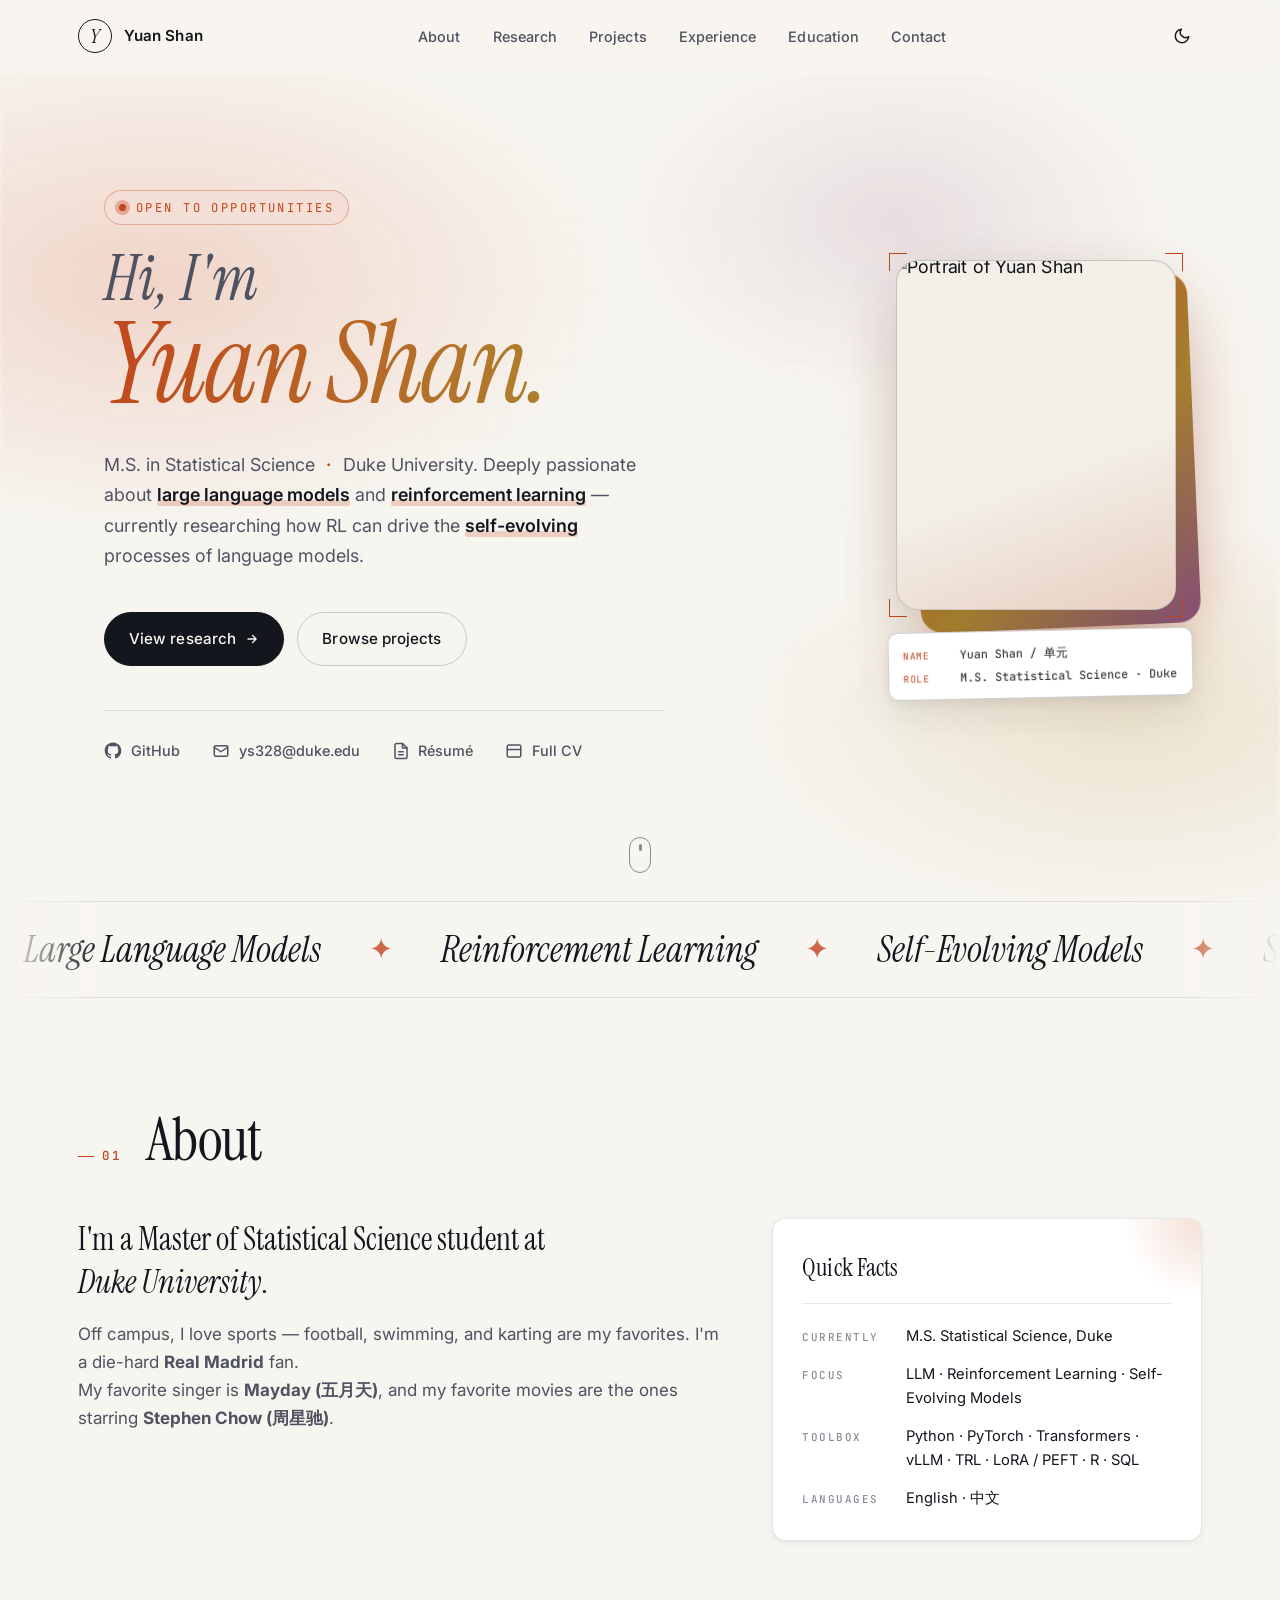
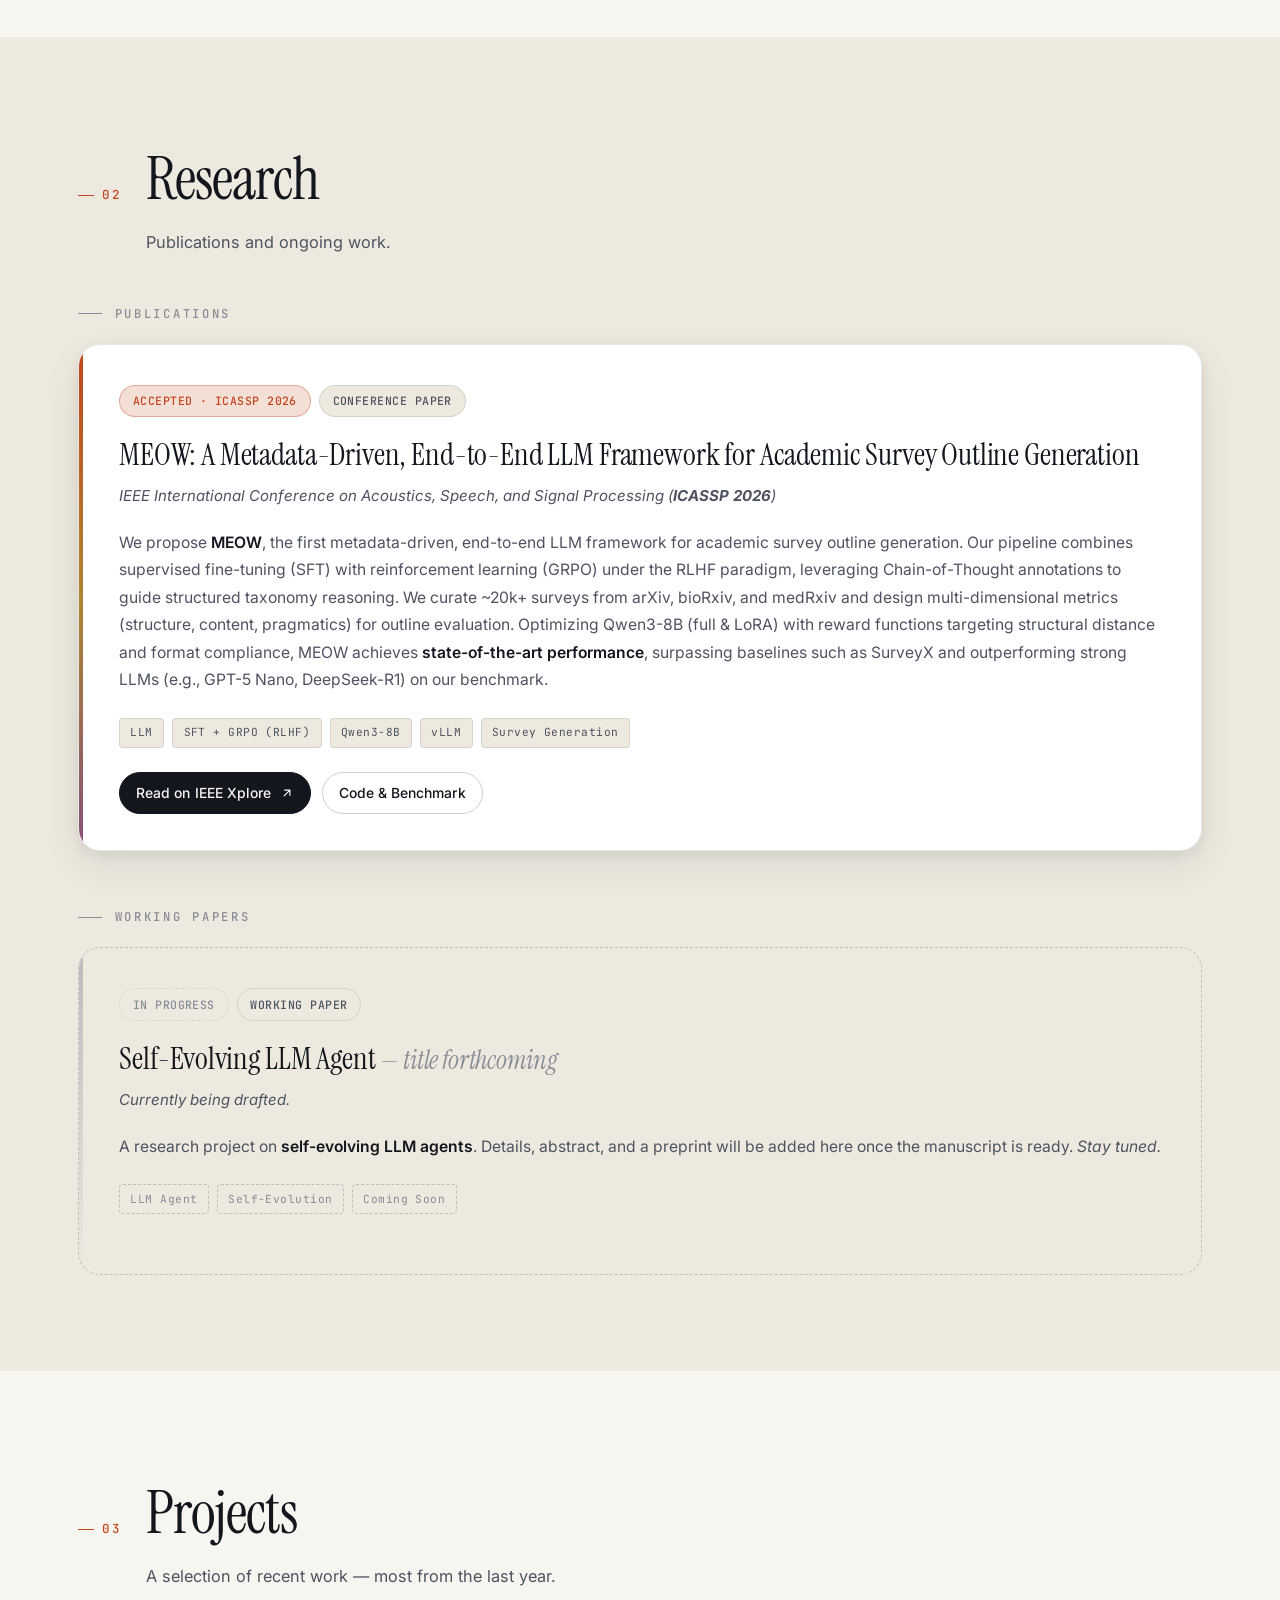
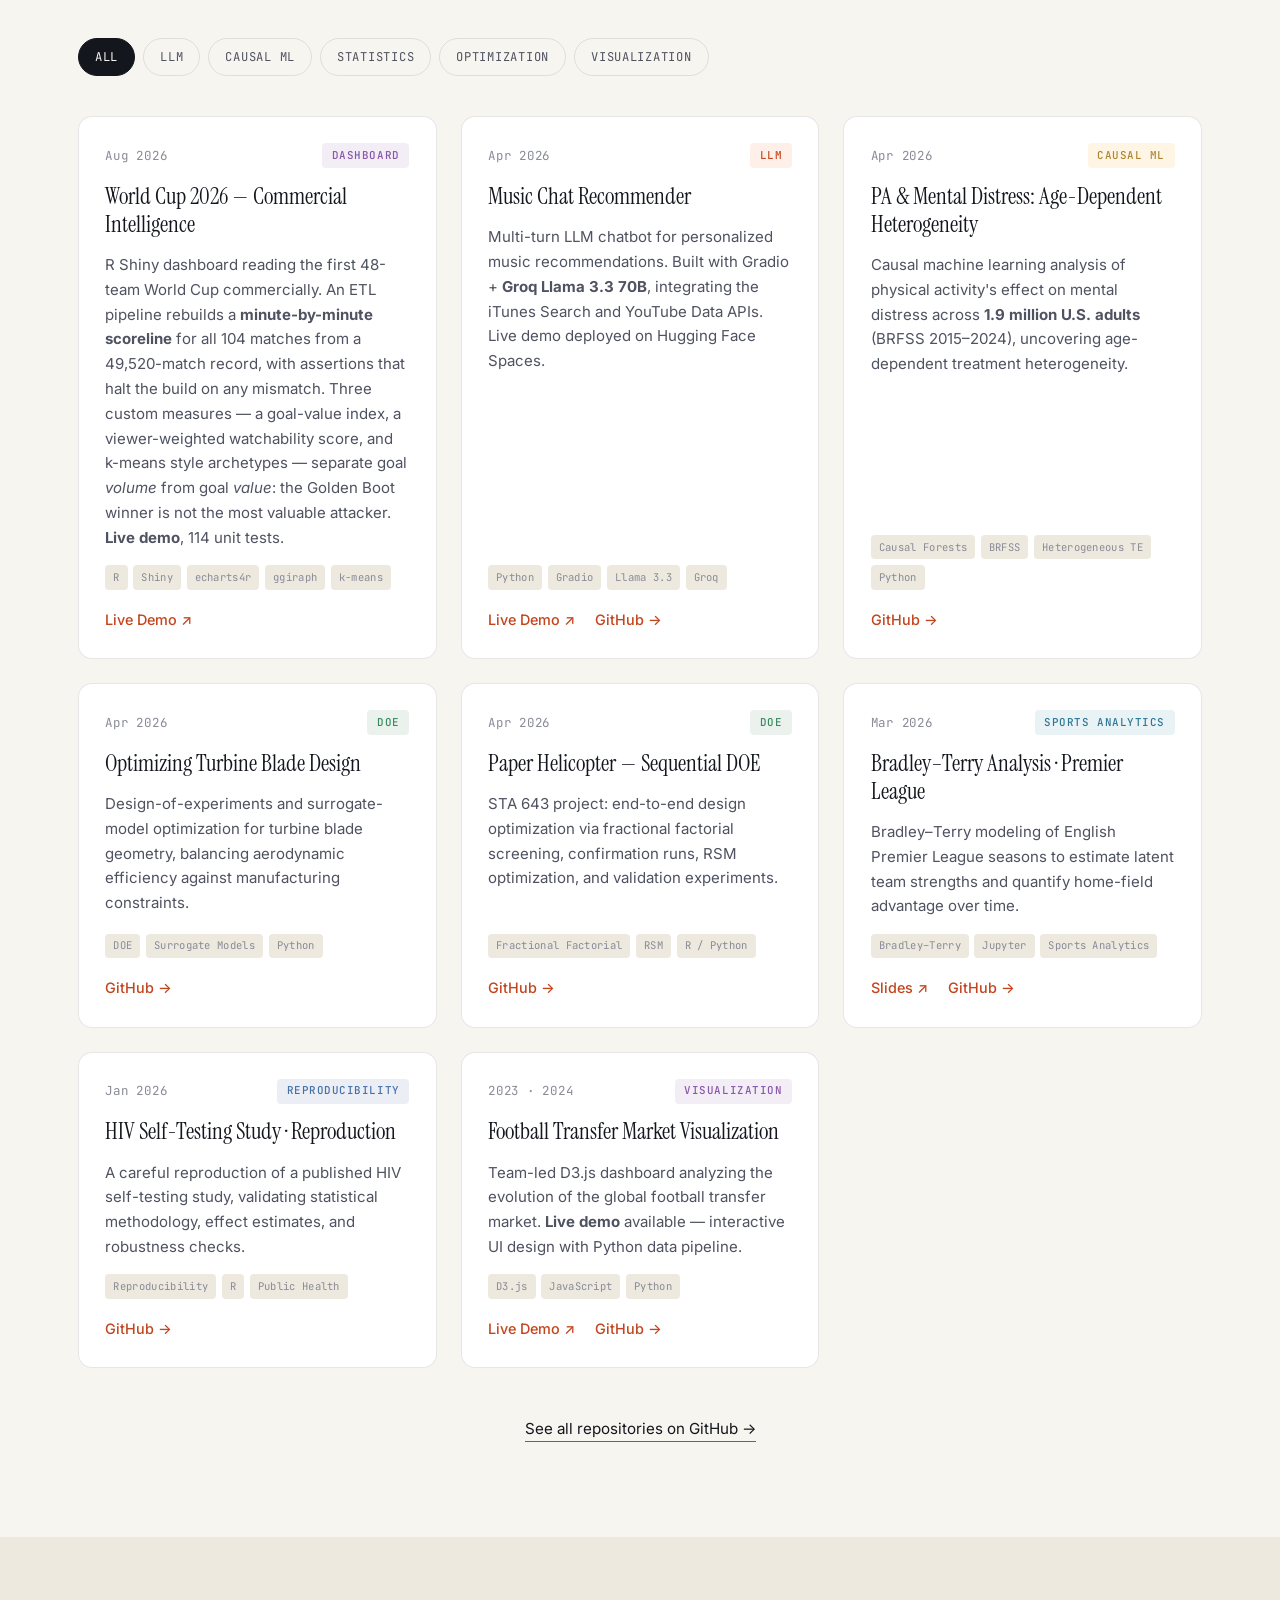
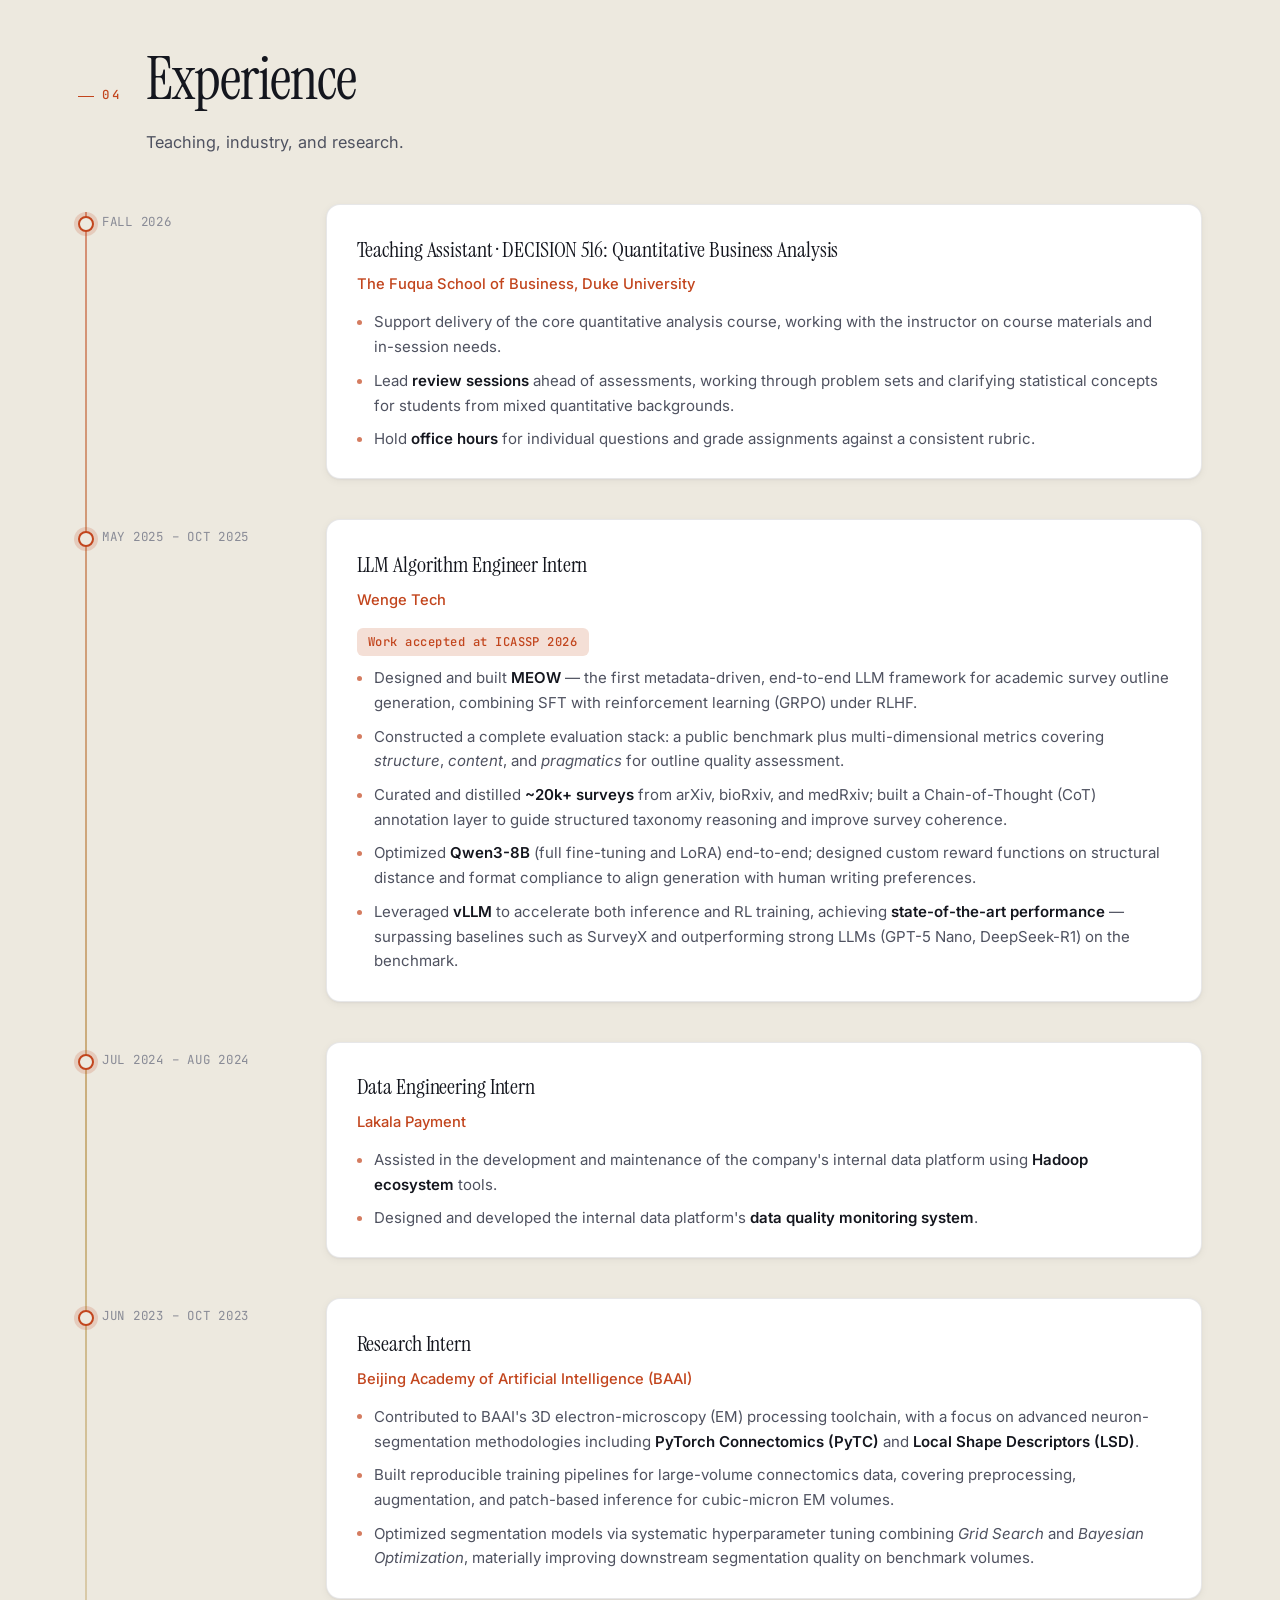
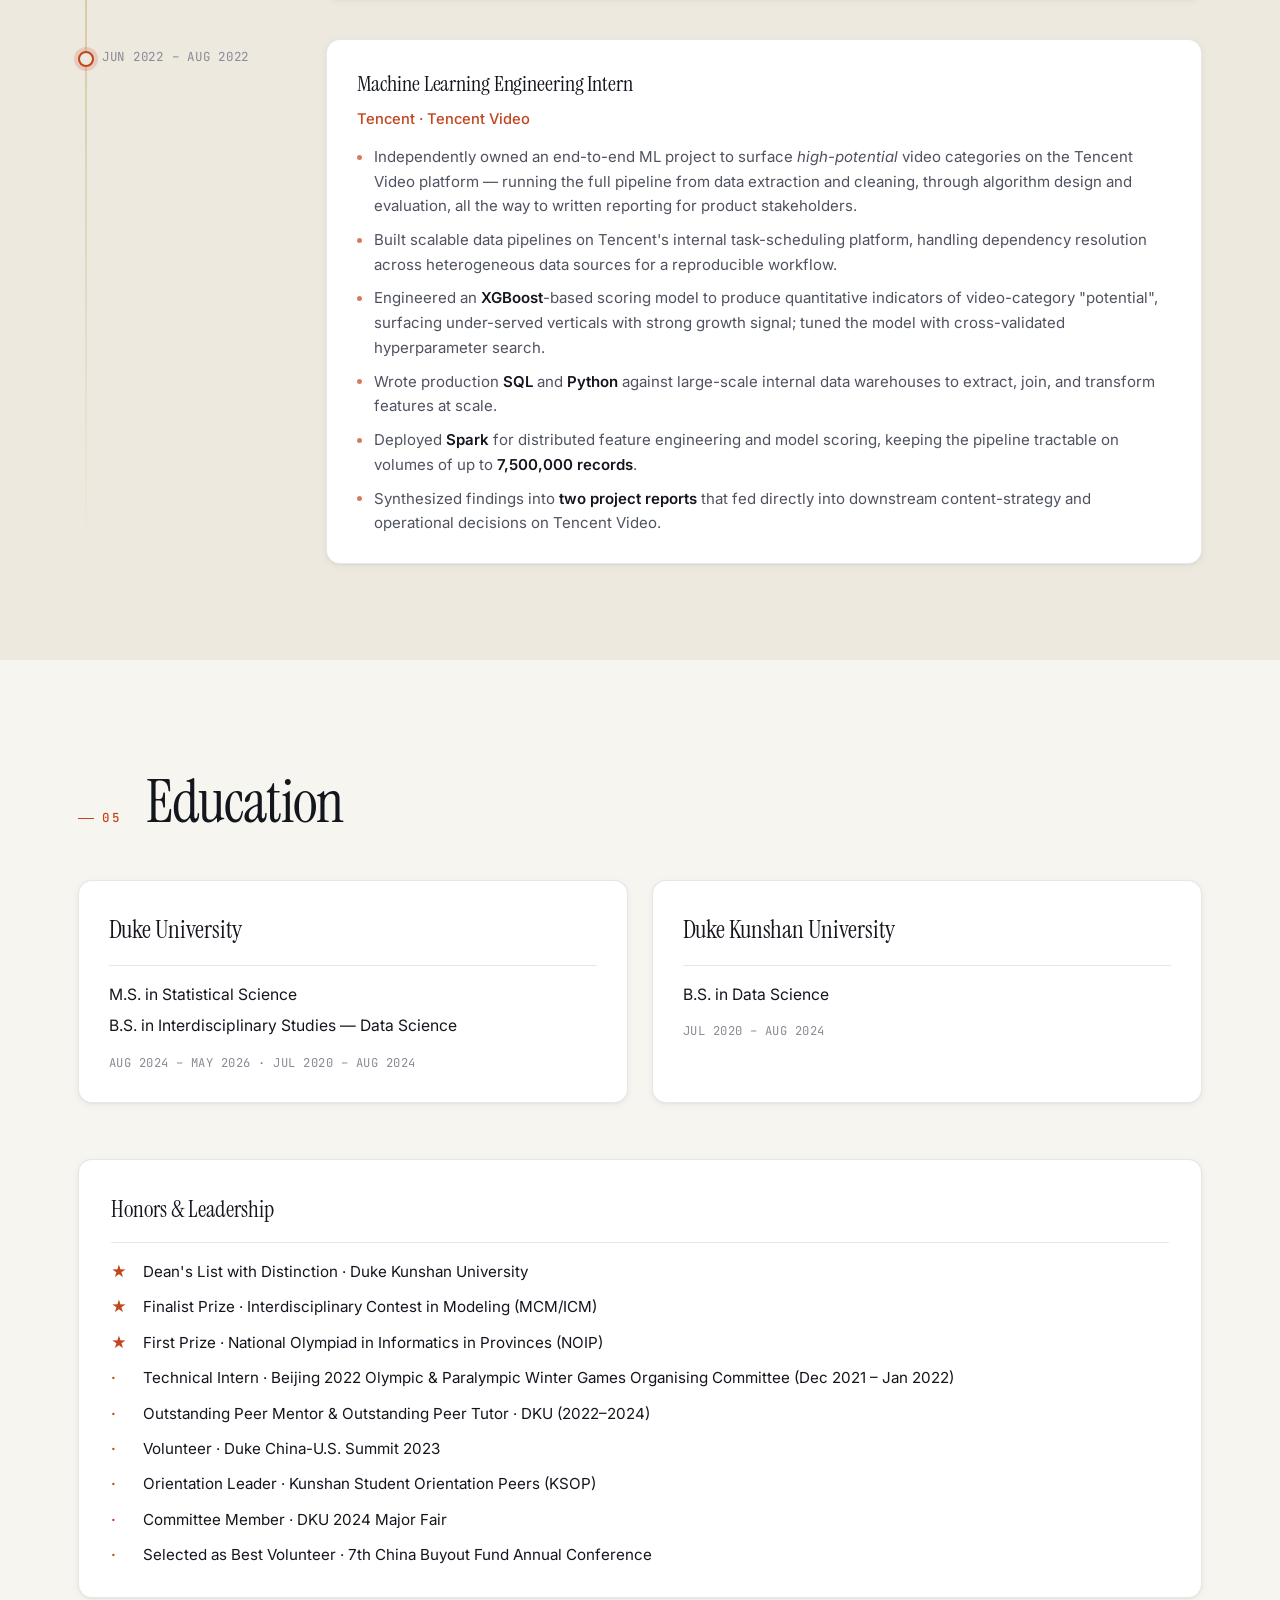
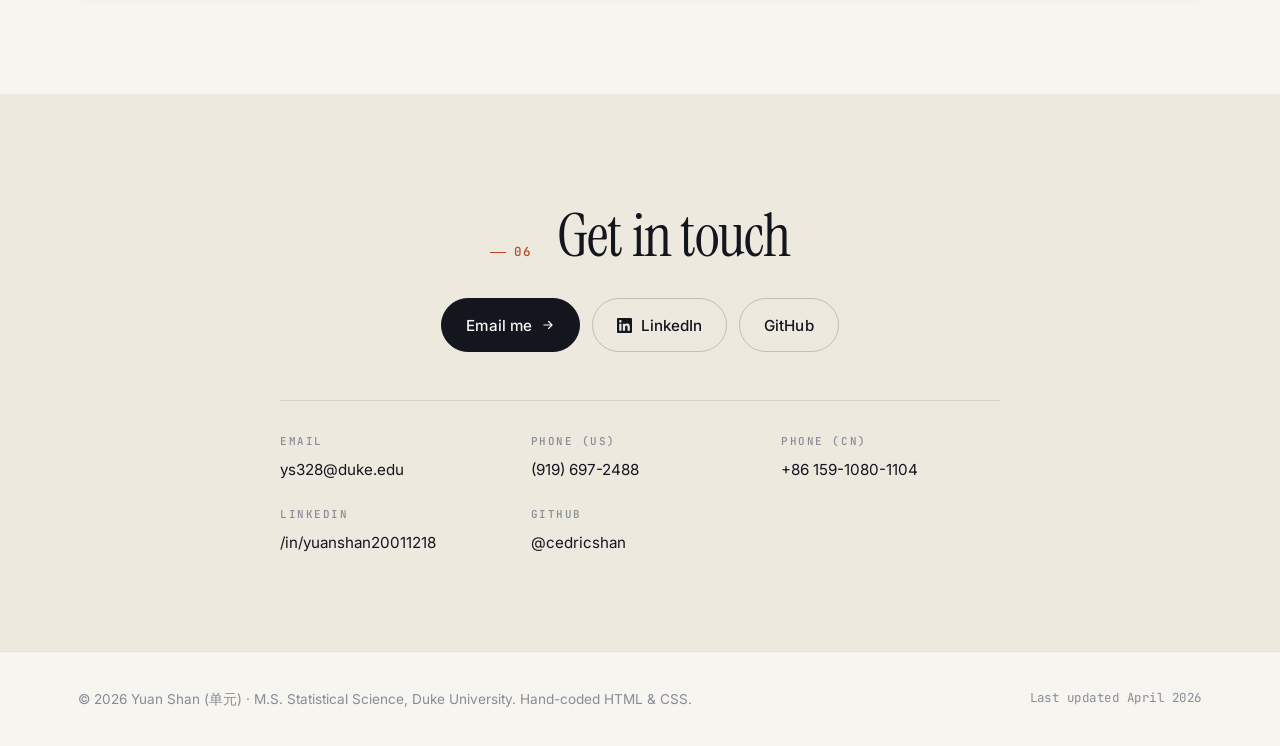
==== index.html @ cf6bf1a1 "Add Fuqua teaching assistantship; refine leadership wording; drop skills list - New TEACHING section" ====
<!DOCTYPE html>
<html lang="en">
<head>
  <meta charset="UTF-8" />
  <meta name="viewport" content="width=device-width, initial-scale=1.0" />

  <!-- Google Search Console verification -->
  <meta name="google-site-verification" content="ErNJQa81Oh62rKTioAMAw5QwZUa1cnK8svYvzOz4gbo" />

  <!-- ============ Primary SEO ============ -->
  <title>Yuan Shan — M.S. Statistical Science, Duke University · Personal Website</title>
  <meta name="description" content="Yuan Shan (单元) — Master of Statistical Science student at Duke University. Research interests in Large Language Models, Reinforcement Learning, and self-evolving language models. Personal website, projects, publications, and CV." />
  <meta name="author" content="Yuan Shan" />
  <meta name="keywords" content="Yuan Shan, Yuan Shan Duke, 单元, Duke Statistical Science, Duke University, Master of Statistical Science, LLM, Reinforcement Learning, Self-Evolving LLM, RLHF, GRPO, ICASSP 2026, MEOW, cedricshan" />
  <meta name="robots" content="index, follow, max-snippet:-1, max-image-preview:large, max-video-preview:-1" />
  <meta name="googlebot" content="index, follow" />
  <link rel="canonical" href="https://cedricshan.github.io/" />

  <!-- ============ Open Graph ============ -->
  <meta property="og:type" content="profile" />
  <meta property="og:site_name" content="Yuan Shan" />
  <meta property="og:title" content="Yuan Shan — Duke Statistical Science · LLM &amp; RL Research" />
  <meta property="og:description" content="Master of Statistical Science student at Duke University, working on reinforcement learning for self-evolving large language models." />
  <meta property="og:url" content="https://cedricshan.github.io/" />
  <meta property="og:image" content="https://cedricshan.github.io/profile_fig/Yuan_linkedin.PNG" />
  <meta property="og:image:alt" content="Portrait of Yuan Shan" />
  <meta property="og:locale" content="en_US" />
  <meta property="profile:first_name" content="Yuan" />
  <meta property="profile:last_name" content="Shan" />
  <meta property="profile:username" content="cedricshan" />

  <!-- ============ Twitter Card ============ -->
  <meta name="twitter:card" content="summary_large_image" />
  <meta name="twitter:title" content="Yuan Shan — Duke Statistical Science" />
  <meta name="twitter:description" content="M.S. Statistical Science @ Duke. LLM · Reinforcement Learning · Self-Evolving Models." />
  <meta name="twitter:image" content="https://cedricshan.github.io/profile_fig/Yuan_linkedin.PNG" />

  <link rel="icon" type="image/svg+xml" href="data:image/svg+xml,<svg xmlns='http://www.w3.org/2000/svg' viewBox='0 0 100 100'><text y='.9em' font-size='90' font-family='Georgia,serif'>Y</text></svg>" />

  <!-- ============ JSON-LD: Person schema (helps Google's Knowledge Graph) ============ -->
  <script type="application/ld+json">
  {
    "@context": "https://schema.org",
    "@type": "Person",
    "name": "Yuan Shan",
    "alternateName": ["单元", "Cedric Shan"],
    "givenName": "Yuan",
    "familyName": "Shan",
    "url": "https://cedricshan.github.io/",
    "image": "https://cedricshan.github.io/profile_fig/Yuan_linkedin.PNG",
    "jobTitle": "Master of Statistical Science Student",
    "description": "Master of Statistical Science student at Duke University. Research interests in LLMs, Reinforcement Learning, and self-evolving language models.",
    "email": "mailto:ys328@duke.edu",
    "affiliation": {
      "@type": "EducationalOrganization",
      "name": "Duke University",
      "sameAs": "https://www.duke.edu/"
    },
    "alumniOf": [
      { "@type": "EducationalOrganization", "name": "Duke University", "sameAs": "https://www.duke.edu/" },
      { "@type": "EducationalOrganization", "name": "Duke Kunshan University", "sameAs": "https://www.dukekunshan.edu.cn/" }
    ],
    "knowsAbout": [
      "Large Language Models",
      "Reinforcement Learning",
      "Self-Evolving Language Models",
      "RLHF",
      "GRPO",
      "Statistical Modeling",
      "Causal Machine Learning"
    ],
    "sameAs": [
      "https://github.com/cedricshan",
      "https://www.linkedin.com/in/yuanshan20011218/",
      "https://huggingface.co/Cedric1218",
      "https://ieeexplore.ieee.org/document/11462654"
    ]
  }
  </script>

  <!-- ============ JSON-LD: Website schema ============ -->
  <script type="application/ld+json">
  {
    "@context": "https://schema.org",
    "@type": "WebSite",
    "name": "Yuan Shan — Personal Website",
    "url": "https://cedricshan.github.io/",
    "author": { "@type": "Person", "name": "Yuan Shan" },
    "inLanguage": "en"
  }
  </script>

  <link rel="preconnect" href="https://fonts.googleapis.com" />
  <link rel="preconnect" href="https://fonts.gstatic.com" crossorigin />
  <link href="https://fonts.googleapis.com/css2?family=Cormorant+Garamond:ital,wght@0,400;0,500;0,600;0,700;1,400&family=Inter:wght@300;400;500;600;700;800&family=Instrument+Serif:ital@0;1&family=JetBrains+Mono:wght@400;500&display=swap" rel="stylesheet" />

  <link rel="stylesheet" href="styles.css" />
</head>
<body>
  <!-- ============ NAV ============ -->
  <header class="nav-wrap">
    <nav class="nav container" aria-label="Primary">
      <a href="#top" class="nav-brand">
        <span class="brand-mark">Y</span>
        <span class="brand-name">Yuan&nbsp;Shan</span>
      </a>

      <ul class="nav-links" id="nav-links">
        <li><a href="#about">About</a></li>
        <li><a href="#research">Research</a></li>
        <li><a href="#projects">Projects</a></li>
        <li><a href="#experience">Experience</a></li>
        <li><a href="#education">Education</a></li>
        <li><a href="#contact">Contact</a></li>
      </ul>

      <div class="nav-actions">
        <button id="theme-toggle" class="icon-btn" aria-label="Toggle theme" title="Toggle theme">
          <svg class="icon-sun" width="18" height="18" viewBox="0 0 24 24" fill="none" stroke="currentColor" stroke-width="2" stroke-linecap="round" stroke-linejoin="round"><circle cx="12" cy="12" r="4"/><path d="M12 2v2M12 20v2M4.93 4.93l1.41 1.41M17.66 17.66l1.41 1.41M2 12h2M20 12h2M4.93 19.07l1.41-1.41M17.66 6.34l1.41-1.41"/></svg>
          <svg class="icon-moon" width="18" height="18" viewBox="0 0 24 24" fill="none" stroke="currentColor" stroke-width="2" stroke-linecap="round" stroke-linejoin="round"><path d="M21 12.79A9 9 0 1 1 11.21 3 7 7 0 0 0 21 12.79z"/></svg>
        </button>
        <button id="menu-toggle" class="icon-btn menu-btn" aria-label="Toggle menu" aria-expanded="false">
          <svg width="20" height="20" viewBox="0 0 24 24" fill="none" stroke="currentColor" stroke-width="2" stroke-linecap="round" stroke-linejoin="round"><line x1="3" y1="6" x2="21" y2="6"/><line x1="3" y1="12" x2="21" y2="12"/><line x1="3" y1="18" x2="21" y2="18"/></svg>
        </button>
      </div>
    </nav>
  </header>

  <main id="top">
    <!-- ============ HERO ============ -->
    <section class="hero">
      <div class="hero-bg" aria-hidden="true"></div>
      <div class="container hero-grid">

        <div class="hero-text">
          <p class="eyebrow reveal">
            <span class="status-dot" aria-hidden="true"></span>
            Open to opportunities
          </p>
          <h1 class="hero-title reveal">
            <span class="title-line">Hi, I'm</span>
            <span class="title-name"><em>Yuan&nbsp;Shan.</em></span>
          </h1>
          <p class="hero-tagline reveal">
            M.S. in Statistical Science <span class="dot">·</span> Duke University.
            Deeply passionate about <span class="hl">large&nbsp;language&nbsp;models</span> and
            <span class="hl">reinforcement&nbsp;learning</span> — currently researching how RL
            can drive the <span class="hl">self-evolving</span> processes of language models.
          </p>

          <div class="hero-cta reveal">
            <a class="btn btn-primary" href="#research">
              View research
              <svg width="14" height="14" viewBox="0 0 24 24" fill="none" stroke="currentColor" stroke-width="2.2" stroke-linecap="round" stroke-linejoin="round"><path d="M5 12h14M13 6l6 6-6 6"/></svg>
            </a>
            <a class="btn btn-ghost" href="#projects">Browse projects</a>
          </div>

          <ul class="hero-socials reveal" aria-label="Social links">
            <li>
              <a href="https://github.com/cedricshan" target="_blank" rel="noopener" aria-label="GitHub">
                <svg width="18" height="18" viewBox="0 0 24 24" fill="currentColor"><path d="M12 .5C5.73.5.97 5.26.97 11.53c0 4.86 3.16 8.99 7.54 10.45.55.1.75-.24.75-.53v-2.06c-3.07.67-3.71-1.31-3.71-1.31-.5-1.27-1.22-1.61-1.22-1.61-1-.69.08-.68.08-.68 1.1.08 1.69 1.13 1.69 1.13.99 1.7 2.6 1.21 3.23.92.1-.72.39-1.21.71-1.49-2.45-.28-5.03-1.22-5.03-5.45 0-1.21.43-2.2 1.13-2.97-.11-.28-.49-1.41.11-2.94 0 0 .92-.29 3.02 1.13.88-.24 1.83-.36 2.77-.37.94.01 1.89.13 2.77.37 2.1-1.42 3.02-1.13 3.02-1.13.6 1.53.22 2.66.11 2.94.7.77 1.13 1.76 1.13 2.97 0 4.24-2.59 5.16-5.05 5.44.4.34.76 1.02.76 2.06v3.05c0 .29.2.64.76.53 4.37-1.46 7.53-5.59 7.53-10.45C23.03 5.26 18.27.5 12 .5z"/></svg>
                <span>GitHub</span>
              </a>
            </li>
            <li>
              <a href="mailto:ys328@duke.edu" aria-label="Email">
                <svg width="18" height="18" viewBox="0 0 24 24" fill="none" stroke="currentColor" stroke-width="2" stroke-linecap="round" stroke-linejoin="round"><rect x="3" y="5" width="18" height="14" rx="2"/><path d="m3 7 9 6 9-6"/></svg>
                <span>ys328@duke.edu</span>
              </a>
            </li>
            <li>
              <a href="resume.pdf" target="_blank" rel="noopener" aria-label="Resume (1 page)">
                <svg width="18" height="18" viewBox="0 0 24 24" fill="none" stroke="currentColor" stroke-width="2" stroke-linecap="round" stroke-linejoin="round"><path d="M14 2H6a2 2 0 0 0-2 2v16a2 2 0 0 0 2 2h12a2 2 0 0 0 2-2V8z"/><polyline points="14 2 14 8 20 8"/><line x1="9" y1="13" x2="15" y2="13"/><line x1="9" y1="17" x2="15" y2="17"/></svg>
                <span>Résumé</span>
              </a>
            </li>
            <li>
              <a href="cv.pdf" target="_blank" rel="noopener" aria-label="Curriculum Vitae (full)">
                <svg width="18" height="18" viewBox="0 0 24 24" fill="none" stroke="currentColor" stroke-width="2" stroke-linecap="round" stroke-linejoin="round"><path d="M19 4H5a2 2 0 0 0-2 2v12a2 2 0 0 0 2 2h14a2 2 0 0 0 2-2V6a2 2 0 0 0-2-2z"/><line x1="3" y1="10" x2="21" y2="10"/></svg>
                <span>Full&nbsp;CV</span>
              </a>
            </li>
          </ul>
        </div>

        <div class="hero-portrait reveal" aria-hidden="false">
          <div class="portrait-stack">
            <div class="portrait-frame" data-tilt>
              <div class="portrait-offset"></div>
              <div class="portrait-image">
                <img src="profile_fig/Yuan_linkedin.PNG" alt="Portrait of Yuan Shan" loading="eager" decoding="async" />
                <div class="portrait-shine" aria-hidden="true"></div>
              </div>
              <div class="portrait-corners" aria-hidden="true">
                <span></span><span></span><span></span><span></span>
              </div>
            </div>
            <div class="portrait-meta">
              <span class="pm-row"><span class="pm-key">name</span><span class="pm-val">Yuan Shan / 单元</span></span>
              <span class="pm-row"><span class="pm-key">role</span><span class="pm-val">M.S. Statistical Science · Duke</span></span>
            </div>
          </div>
        </div>
      </div>

      <a class="scroll-hint" href="#about" aria-label="Scroll to about">
        <span></span>
      </a>
    </section>

    <!-- ============ MARQUEE TICKER ============ -->
    <div class="marquee" aria-hidden="true">
      <div class="marquee-track">
        <span>Large&nbsp;Language&nbsp;Models</span><span class="m-sep">✦</span>
        <span>Reinforcement&nbsp;Learning</span><span class="m-sep">✦</span>
        <span>Self-Evolving&nbsp;Models</span><span class="m-sep">✦</span>
        <span>Statistical&nbsp;Modeling</span><span class="m-sep">✦</span>
        <span>RLHF&nbsp;·&nbsp;GRPO</span><span class="m-sep">✦</span>
        <span>Causal&nbsp;Machine&nbsp;Learning</span><span class="m-sep">✦</span>
        <span>vLLM</span><span class="m-sep">✦</span>
        <span>ICASSP&nbsp;2026</span><span class="m-sep">✦</span>
        <span>Duke&nbsp;Statistical&nbsp;Science</span><span class="m-sep">✦</span>
        <!-- duplicate for seamless loop -->
        <span>Large&nbsp;Language&nbsp;Models</span><span class="m-sep">✦</span>
        <span>Reinforcement&nbsp;Learning</span><span class="m-sep">✦</span>
        <span>Self-Evolving&nbsp;Models</span><span class="m-sep">✦</span>
        <span>Statistical&nbsp;Modeling</span><span class="m-sep">✦</span>
        <span>RLHF&nbsp;·&nbsp;GRPO</span><span class="m-sep">✦</span>
        <span>Causal&nbsp;Machine&nbsp;Learning</span><span class="m-sep">✦</span>
        <span>vLLM</span><span class="m-sep">✦</span>
        <span>ICASSP&nbsp;2026</span><span class="m-sep">✦</span>
        <span>Duke&nbsp;Statistical&nbsp;Science</span><span class="m-sep">✦</span>
      </div>
    </div>

    <!-- ============ ABOUT ============ -->
    <section id="about" class="section">
      <div class="container">
        <header class="section-header reveal">
          <span class="section-num">01</span>
          <h2 class="section-title">About</h2>
        </header>

        <div class="about-grid">
          <div class="about-text reveal">
            <p class="lead">
              I'm a Master of Statistical Science student at <em>Duke&nbsp;University</em>.
            </p>
            <p class="muted">
              Off campus, I love sports — football, swimming, and karting are my favorites.
              I'm a die-hard <strong>Real&nbsp;Madrid</strong> fan.
            </p>
            <p class="muted">
              My favorite singer is <strong>Mayday&nbsp;(五月天)</strong>, and my favorite
              movies are the ones starring <strong>Stephen&nbsp;Chow&nbsp;(周星驰)</strong>.
            </p>
          </div>

          <aside class="about-card reveal">
            <h3>Quick Facts</h3>
            <dl class="facts">
              <div><dt>Currently</dt><dd>M.S. Statistical Science, Duke</dd></div>
              <div><dt>Focus</dt><dd>LLM · Reinforcement Learning · Self-Evolving Models</dd></div>
              <div><dt>Toolbox</dt><dd>Python · PyTorch · Transformers · vLLM · TRL · LoRA / PEFT · R · SQL</dd></div>
              <div><dt>Languages</dt><dd>English · 中文</dd></div>
            </dl>
          </aside>
        </div>
      </div>
    </section>

    <!-- ============ RESEARCH / PUBLICATIONS / WORKING PAPER ============ -->
    <section id="research" class="section section-alt">
      <div class="container">
        <header class="section-header reveal">
          <span class="section-num">02</span>
          <h2 class="section-title">Research</h2>
          <p class="section-sub">Publications and ongoing work.</p>
        </header>

        <h3 class="subgroup-title reveal">Publications</h3>

        <article class="paper-card reveal">
          <div class="paper-badge">
            <span class="badge badge-accent">Accepted · ICASSP 2026</span>
            <span class="badge">Conference Paper</span>
          </div>

          <h3 class="paper-title">
            MEOW: A Metadata-Driven, End-to-End LLM Framework for Academic Survey Outline Generation
          </h3>

          <p class="paper-venue">
            IEEE International Conference on Acoustics, Speech, and Signal Processing
            (<strong>ICASSP&nbsp;2026</strong>)
          </p>

          <p class="paper-abstract">
            We propose <strong>MEOW</strong>, the first metadata-driven, end-to-end LLM framework
            for academic survey outline generation. Our pipeline combines supervised fine-tuning
            (SFT) with reinforcement learning (GRPO) under the RLHF paradigm, leveraging
            Chain-of-Thought annotations to guide structured taxonomy reasoning. We curate
            ~20k+ surveys from arXiv, bioRxiv, and medRxiv and design multi-dimensional metrics
            (structure, content, pragmatics) for outline evaluation. Optimizing Qwen3-8B (full
            &amp; LoRA) with reward functions targeting structural distance and format compliance,
            MEOW achieves <strong>state-of-the-art performance</strong>, surpassing baselines
            such as SurveyX and outperforming strong LLMs (e.g., GPT-5 Nano, DeepSeek-R1) on
            our benchmark.
          </p>

          <ul class="chip-row" aria-label="Keywords">
            <li class="chip">LLM</li>
            <li class="chip">SFT + GRPO (RLHF)</li>
            <li class="chip">Qwen3-8B</li>
            <li class="chip">vLLM</li>
            <li class="chip">Survey Generation</li>
          </ul>

          <div class="paper-actions">
            <a class="btn btn-primary btn-sm" href="https://ieeexplore.ieee.org/document/11462654" target="_blank" rel="noopener">
              Read on IEEE Xplore
              <svg width="14" height="14" viewBox="0 0 24 24" fill="none" stroke="currentColor" stroke-width="2" stroke-linecap="round" stroke-linejoin="round"><path d="M7 17 17 7M8 7h9v9"/></svg>
            </a>
            <a class="btn btn-ghost btn-sm" href="https://github.com/cedricshan/Survey-Outline-Evaluation-Benckmark" target="_blank" rel="noopener">
              Code &amp; Benchmark
            </a>
          </div>
        </article>

        <h3 class="subgroup-title reveal" style="margin-top: 3.5rem;">Working Papers</h3>

        <article class="paper-card paper-card-placeholder reveal">
          <div class="paper-badge">
            <span class="badge badge-soft">In Progress</span>
            <span class="badge">Working Paper</span>
          </div>

          <h3 class="paper-title">
            Self-Evolving LLM Agent <span class="muted-inline">— title forthcoming</span>
          </h3>

          <p class="paper-venue muted">Currently being drafted.</p>

          <p class="paper-abstract muted">
            A research project on <strong>self-evolving LLM agents</strong>. Details, abstract,
            and a preprint will be added here once the manuscript is ready.
            <em>Stay tuned.</em>
          </p>

          <ul class="chip-row" aria-label="Keywords">
            <li class="chip chip-soft">LLM Agent</li>
            <li class="chip chip-soft">Self-Evolution</li>
            <li class="chip chip-soft">Coming Soon</li>
          </ul>
        </article>
      </div>
    </section>

    <!-- ============ PROJECTS ============ -->
    <section id="projects" class="section">
      <div class="container">
        <header class="section-header reveal">
          <span class="section-num">03</span>
          <h2 class="section-title">Projects</h2>
          <p class="section-sub">A selection of recent work — most from the last year.</p>
        </header>

        <div class="filter-bar reveal" role="tablist" aria-label="Filter projects">
          <button class="filter active" data-filter="all">All</button>
          <button class="filter" data-filter="llm">LLM</button>
          <button class="filter" data-filter="causal">Causal ML</button>
          <button class="filter" data-filter="stats">Statistics</button>
          <button class="filter" data-filter="optim">Optimization</button>
          <button class="filter" data-filter="viz">Visualization</button>
        </div>

        <div class="project-grid" id="project-grid">
          <!-- 1: wc26-dashboard -->
          <article class="project-card reveal" data-tags="viz sports stats">
            <div class="project-top">
              <span class="project-date">Aug 2026</span>
              <span class="project-pill pill-viz">Dashboard</span>
            </div>
            <h3 class="project-title">World Cup 2026 — Commercial Intelligence</h3>
            <p class="project-desc">
              R Shiny dashboard reading the first 48-team World Cup commercially. An ETL
              pipeline rebuilds a <strong>minute-by-minute scoreline</strong> for all 104
              matches from a 49,520-match record, with assertions that halt the build on
              any mismatch. Three custom measures — a goal-value index, a
              viewer-weighted watchability score, and k-means style archetypes — separate
              goal <em>volume</em> from goal <em>value</em>: the Golden Boot winner is not
              the most valuable attacker. <strong>Live demo</strong>, 114 unit tests.
            </p>
            <ul class="tag-row">
              <li>R</li><li>Shiny</li><li>echarts4r</li><li>ggiraph</li><li>k-means</li>
            </ul>
            <div class="project-actions">
              <a href="https://019fc17e-1d8b-e115-70c7-734a309d5956.share.connect.posit.cloud/" target="_blank" rel="noopener">Live Demo ↗</a>
            </div>
          </article>

          <!-- 2: music-chat-recommender -->
          <article class="project-card reveal" data-tags="llm">
            <div class="project-top">
              <span class="project-date">Apr 2026</span>
              <span class="project-pill pill-llm">LLM</span>
            </div>
            <h3 class="project-title">Music Chat Recommender</h3>
            <p class="project-desc">
              Multi-turn LLM chatbot for personalized music recommendations.
              Built with Gradio + <strong>Groq Llama&nbsp;3.3&nbsp;70B</strong>, integrating the
              iTunes Search and YouTube Data APIs. Live demo deployed on Hugging Face Spaces.
            </p>
            <ul class="tag-row">
              <li>Python</li><li>Gradio</li><li>Llama 3.3</li><li>Groq</li>
            </ul>
            <div class="project-actions">
              <a href="https://huggingface.co/spaces/Cedric1218/music-chat-recommender" target="_blank" rel="noopener">Live Demo ↗</a>
              <a href="https://github.com/cedricshan/music-chat-recommender" target="_blank" rel="noopener">GitHub →</a>
            </div>
          </article>

          <!-- 3: pa-fmd-hte -->
          <article class="project-card reveal" data-tags="causal stats">
            <div class="project-top">
              <span class="project-date">Apr 2026</span>
              <span class="project-pill pill-causal">Causal ML</span>
            </div>
            <h3 class="project-title">PA &amp; Mental Distress: Age-Dependent Heterogeneity</h3>
            <p class="project-desc">
              Causal machine learning analysis of physical activity's effect on mental
              distress across <strong>1.9&nbsp;million U.S. adults</strong> (BRFSS 2015–2024),
              uncovering age-dependent treatment heterogeneity.
            </p>
            <ul class="tag-row">
              <li>Causal Forests</li><li>BRFSS</li><li>Heterogeneous TE</li><li>Python</li>
            </ul>
            <div class="project-actions">
              <a href="https://github.com/cedricshan/pa-fmd-hte" target="_blank" rel="noopener">GitHub →</a>
            </div>
          </article>

          <!-- 4: Optimizing Turbine Blade -->
          <article class="project-card reveal" data-tags="optim stats">
            <div class="project-top">
              <span class="project-date">Apr 2026</span>
              <span class="project-pill pill-optim">DOE</span>
            </div>
            <h3 class="project-title">Optimizing Turbine Blade Design</h3>
            <p class="project-desc">
              Design-of-experiments and surrogate-model optimization for turbine blade
              geometry, balancing aerodynamic efficiency against manufacturing constraints.
            </p>
            <ul class="tag-row">
              <li>DOE</li><li>Surrogate Models</li><li>Python</li>
            </ul>
            <div class="project-actions">
              <a href="https://github.com/cedricshan/Optimizing-Turbine-Blade-Design" target="_blank" rel="noopener">GitHub →</a>
            </div>
          </article>

          <!-- 5: Paper-Helicopter-DOE -->
          <article class="project-card reveal" data-tags="optim stats">
            <div class="project-top">
              <span class="project-date">Apr 2026</span>
              <span class="project-pill pill-optim">DOE</span>
            </div>
            <h3 class="project-title">Paper Helicopter — Sequential DOE</h3>
            <p class="project-desc">
              STA&nbsp;643 project: end-to-end design optimization via fractional factorial
              screening, confirmation runs, RSM optimization, and validation experiments.
            </p>
            <ul class="tag-row">
              <li>Fractional Factorial</li><li>RSM</li><li>R / Python</li>
            </ul>
            <div class="project-actions">
              <a href="https://github.com/cedricshan/Paper-Helicopter-DOE" target="_blank" rel="noopener">GitHub →</a>
            </div>
          </article>

          <!-- 6: Bradley-Terry EPL -->
          <article class="project-card reveal" data-tags="stats sports">
            <div class="project-top">
              <span class="project-date">Mar 2026</span>
              <span class="project-pill pill-sports">Sports Analytics</span>
            </div>
            <h3 class="project-title">Bradley–Terry Analysis · Premier League</h3>
            <p class="project-desc">
              Bradley–Terry modeling of English Premier League seasons to estimate
              latent team strengths and quantify home-field advantage over time.
            </p>
            <ul class="tag-row">
              <li>Bradley–Terry</li><li>Jupyter</li><li>Sports Analytics</li>
            </ul>
            <div class="project-actions">
              <a href="https://docs.google.com/presentation/d/1mncW87F79ezDnqah3qGSjqWAFXMQzGMNqfB2MTYl6jM/edit?slide=id.g3daf32448f6_2_75#slide=id.g3daf32448f6_2_75" target="_blank" rel="noopener">Slides ↗</a>
              <a href="https://github.com/cedricshan/Bradley-Terry-Model-Analysis-of-the-English-Premier-League" target="_blank" rel="noopener">GitHub →</a>
            </div>
          </article>

          <!-- 7: HIV Self-Testing -->
          <article class="project-card reveal" data-tags="stats causal">
            <div class="project-top">
              <span class="project-date">Jan 2026</span>
              <span class="project-pill pill-stats">Reproducibility</span>
            </div>
            <h3 class="project-title">HIV Self-Testing Study · Reproduction</h3>
            <p class="project-desc">
              A careful reproduction of a published HIV self-testing study, validating
              statistical methodology, effect estimates, and robustness checks.
            </p>
            <ul class="tag-row">
              <li>Reproducibility</li><li>R</li><li>Public Health</li>
            </ul>
            <div class="project-actions">
              <a href="https://github.com/cedricshan/HIV-Self-Testing-Study-Reproduce" target="_blank" rel="noopener">GitHub →</a>
            </div>
          </article>

          <!-- 8: Football Transfer Viz -->
          <article class="project-card reveal" data-tags="viz">
            <div class="project-top">
              <span class="project-date">2023 · 2024</span>
              <span class="project-pill pill-viz">Visualization</span>
            </div>
            <h3 class="project-title">Football Transfer Market Visualization</h3>
            <p class="project-desc">
              Team-led D3.js dashboard analyzing the evolution of the global football
              transfer market. <strong>Live demo</strong> available — interactive UI design
              with Python data pipeline.
            </p>
            <ul class="tag-row">
              <li>D3.js</li><li>JavaScript</li><li>Python</li>
            </ul>
            <div class="project-actions">
              <a href="https://transfer-market-vis.netlify.app/" target="_blank" rel="noopener">Live Demo ↗</a>
              <a href="https://github.com/cedricshan/Football-Transfer-Market-Visualization" target="_blank" rel="noopener">GitHub →</a>
            </div>
          </article>
        </div>

        <p class="more-link reveal">
          <a href="https://github.com/cedricshan?tab=repositories" target="_blank" rel="noopener">
            See all repositories on GitHub →
          </a>
        </p>
      </div>
    </section>

    <!-- ============ EXPERIENCE ============ -->
    <section id="experience" class="section section-alt">
      <div class="container">
        <header class="section-header reveal">
          <span class="section-num">04</span>
          <h2 class="section-title">Experience</h2>
          <p class="section-sub">Teaching, industry, and research.</p>
        </header>

        <ol class="timeline">
          <li class="timeline-item reveal">
            <div class="t-dot"></div>
            <div class="t-time">Fall 2026</div>
            <div class="t-card">
              <h3>Teaching Assistant · DECISION 516: Quantitative Business Analysis</h3>
              <p class="t-org">The Fuqua School of Business, Duke University</p>
              <ul>
                <li>Support delivery of the core quantitative analysis course, working with the instructor on course materials and in-session needs.</li>
                <li>Lead <strong>review sessions</strong> ahead of assessments, working through problem sets and clarifying statistical concepts for students from mixed quantitative backgrounds.</li>
                <li>Hold <strong>office hours</strong> for individual questions and grade assignments against a consistent rubric.</li>
              </ul>
            </div>
          </li>

          <li class="timeline-item reveal">
            <div class="t-dot"></div>
            <div class="t-time">May 2025 – Oct 2025</div>
            <div class="t-card">
              <h3>LLM Algorithm Engineer Intern</h3>
              <p class="t-org">Wenge Tech</p>
              <p class="t-note badge-inline">Work accepted at ICASSP 2026</p>
              <ul>
                <li>Designed and built <strong>MEOW</strong> — the first metadata-driven, end-to-end LLM framework for academic survey outline generation, combining SFT with reinforcement learning (GRPO) under RLHF.</li>
                <li>Constructed a complete evaluation stack: a public benchmark plus multi-dimensional metrics covering <em>structure</em>, <em>content</em>, and <em>pragmatics</em> for outline quality assessment.</li>
                <li>Curated and distilled <strong>~20k+ surveys</strong> from arXiv, bioRxiv, and medRxiv; built a Chain-of-Thought (CoT) annotation layer to guide structured taxonomy reasoning and improve survey coherence.</li>
                <li>Optimized <strong>Qwen3-8B</strong> (full fine-tuning and LoRA) end-to-end; designed custom reward functions on structural distance and format compliance to align generation with human writing preferences.</li>
                <li>Leveraged <strong>vLLM</strong> to accelerate both inference and RL training, achieving <strong>state-of-the-art performance</strong> — surpassing baselines such as SurveyX and outperforming strong LLMs (GPT-5 Nano, DeepSeek-R1) on the benchmark.</li>
              </ul>
            </div>
          </li>

          <li class="timeline-item reveal">
            <div class="t-dot"></div>
            <div class="t-time">Jul 2024 – Aug 2024</div>
            <div class="t-card">
              <h3>Data Engineering Intern</h3>
              <p class="t-org">Lakala Payment</p>
              <ul>
                <li>Assisted in the development and maintenance of the company's internal data platform using <strong>Hadoop ecosystem</strong> tools.</li>
                <li>Designed and developed the internal data platform's <strong>data quality monitoring system</strong>.</li>
              </ul>
            </div>
          </li>

          <li class="timeline-item reveal">
            <div class="t-dot"></div>
            <div class="t-time">Jun 2023 – Oct 2023</div>
            <div class="t-card">
              <h3>Research Intern</h3>
              <p class="t-org">Beijing Academy of Artificial Intelligence (BAAI)</p>
              <ul>
                <li>Contributed to BAAI's 3D electron-microscopy (EM) processing toolchain, with a focus on advanced neuron-segmentation methodologies including <strong>PyTorch Connectomics&nbsp;(PyTC)</strong> and <strong>Local Shape Descriptors&nbsp;(LSD)</strong>.</li>
                <li>Built reproducible training pipelines for large-volume connectomics data, covering preprocessing, augmentation, and patch-based inference for cubic-micron EM volumes.</li>
                <li>Optimized segmentation models via systematic hyperparameter tuning combining <em>Grid Search</em> and <em>Bayesian Optimization</em>, materially improving downstream segmentation quality on benchmark volumes.</li>
              </ul>
            </div>
          </li>

          <li class="timeline-item reveal">
            <div class="t-dot"></div>
            <div class="t-time">Jun 2022 – Aug 2022</div>
            <div class="t-card">
              <h3>Machine Learning Engineering Intern</h3>
              <p class="t-org">Tencent · Tencent Video</p>
              <ul>
                <li>Independently owned an end-to-end ML project to surface <em>high-potential</em> video categories on the Tencent Video platform — running the full pipeline from data extraction and cleaning, through algorithm design and evaluation, all the way to written reporting for product stakeholders.</li>
                <li>Built scalable data pipelines on Tencent's internal task-scheduling platform, handling dependency resolution across heterogeneous data sources for a reproducible workflow.</li>
                <li>Engineered an <strong>XGBoost</strong>-based scoring model to produce quantitative indicators of video-category "potential", surfacing under-served verticals with strong growth signal; tuned the model with cross-validated hyperparameter search.</li>
                <li>Wrote production <strong>SQL</strong> and <strong>Python</strong> against large-scale internal data warehouses to extract, join, and transform features at scale.</li>
                <li>Deployed <strong>Spark</strong> for distributed feature engineering and model scoring, keeping the pipeline tractable on volumes of up to <strong>7,500,000 records</strong>.</li>
                <li>Synthesized findings into <strong>two project reports</strong> that fed directly into downstream content-strategy and operational decisions on Tencent Video.</li>
              </ul>
            </div>
          </li>

        </ol>
      </div>
    </section>

    <!-- ============ EDUCATION ============ -->
    <section id="education" class="section">
      <div class="container">
        <header class="section-header reveal">
          <span class="section-num">05</span>
          <h2 class="section-title">Education</h2>
        </header>

        <div class="edu-grid">
          <article class="edu-card reveal">
            <div class="edu-head">
              <h3>Duke University</h3>
            </div>
            <p class="edu-degree">M.S. in Statistical Science</p>
            <p class="edu-degree">B.S. in Interdisciplinary Studies — Data Science</p>
            <p class="edu-time">Aug 2024 – May 2026 · Jul 2020 – Aug 2024</p>
          </article>

          <article class="edu-card reveal">
            <div class="edu-head">
              <h3>Duke Kunshan University</h3>
            </div>
            <p class="edu-degree">B.S. in Data Science</p>
            <p class="edu-time">Jul 2020 – Aug 2024</p>
          </article>
        </div>

        <div class="honors reveal">
          <h3 class="honors-title">Honors &amp; Leadership</h3>
          <ul class="honors-list">
            <li><span class="h-mark">★</span> Dean's List with Distinction · Duke Kunshan University</li>
            <li><span class="h-mark">★</span> Finalist Prize · Interdisciplinary Contest in Modeling (MCM/ICM)</li>
            <li><span class="h-mark">★</span> First Prize · National Olympiad in Informatics in Provinces (NOIP)</li>
            <li><span class="h-mark">·</span> Technical Intern · Beijing 2022 Olympic &amp; Paralympic Winter Games Organising Committee (Dec 2021 – Jan 2022)</li>
            <li><span class="h-mark">·</span> Outstanding Peer Mentor &amp; Outstanding Peer Tutor · DKU (2022–2024)</li>
            <li><span class="h-mark">·</span> Volunteer · Duke China-U.S. Summit 2023</li>
            <li><span class="h-mark">·</span> Orientation Leader · Kunshan Student Orientation Peers (KSOP)</li>
            <li><span class="h-mark">·</span> Committee Member · DKU 2024 Major Fair</li>
            <li><span class="h-mark">·</span> Selected as Best Volunteer · 7th China Buyout Fund Annual Conference</li>
          </ul>
        </div>
      </div>
    </section>

    <!-- ============ CONTACT ============ -->
    <section id="contact" class="section section-alt">
      <div class="container contact-block">
        <header class="section-header reveal">
          <span class="section-num">06</span>
          <h2 class="section-title">Get in touch</h2>
        </header>

        <div class="contact-actions reveal">
          <a class="btn btn-primary" href="mailto:ys328@duke.edu">
            Email me
            <svg width="14" height="14" viewBox="0 0 24 24" fill="none" stroke="currentColor" stroke-width="2" stroke-linecap="round" stroke-linejoin="round"><path d="M5 12h14M13 6l6 6-6 6"/></svg>
          </a>
          <a class="btn btn-ghost" href="https://www.linkedin.com/in/yuanshan20011218/" target="_blank" rel="noopener">
            <svg width="15" height="15" viewBox="0 0 24 24" fill="currentColor" aria-hidden="true"><path d="M20.45 20.45h-3.55v-5.57c0-1.33-.03-3.04-1.85-3.04-1.85 0-2.14 1.45-2.14 2.94v5.67H9.36V9h3.41v1.56h.05c.48-.9 1.64-1.85 3.37-1.85 3.6 0 4.27 2.37 4.27 5.45v6.29zM5.34 7.43a2.06 2.06 0 1 1 0-4.12 2.06 2.06 0 0 1 0 4.12zM7.12 20.45H3.56V9h3.56v11.45zM22.22 0H1.77C.79 0 0 .77 0 1.72v20.55C0 23.23.79 24 1.77 24h20.45c.98 0 1.78-.77 1.78-1.72V1.72C24 .77 23.2 0 22.22 0z"/></svg>
            LinkedIn
          </a>
          <a class="btn btn-ghost" href="https://github.com/cedricshan" target="_blank" rel="noopener">GitHub</a>
        </div>

        <ul class="contact-meta reveal">
          <li><strong>Email</strong><a href="mailto:ys328@duke.edu">ys328@duke.edu</a></li>
          <li><strong>Phone (US)</strong><span>(919) 697-2488</span></li>
          <li><strong>Phone (CN)</strong><span>+86 159-1080-1104</span></li>
          <li><strong>LinkedIn</strong><a href="https://www.linkedin.com/in/yuanshan20011218/" target="_blank" rel="noopener">/in/yuanshan20011218</a></li>
          <li><strong>GitHub</strong><a href="https://github.com/cedricshan" target="_blank" rel="noopener">@cedricshan</a></li>
        </ul>
      </div>
    </section>
  </main>

  <footer class="footer">
    <div class="container footer-inner">
      <p>© <span id="year"></span> Yuan Shan (单元) · M.S. Statistical Science, Duke University. Hand-coded HTML &amp; CSS.</p>
      <p class="footer-meta">Last updated <time>April 2026</time></p>
    </div>
  </footer>

  <script src="script.js"></script>
</body>
</html>
---- styles.css ----
/* =========================================================
   Yuan Shan — Personal Website
   Editorial × Tech Researcher · v2 (cool / dark-first)
   ========================================================= */

/* ---------- Design tokens ---------- */
:root {
  /* type */
  --font-display: "Instrument Serif", "Cormorant Garamond", "Times New Roman", Georgia, serif;
  --font-serif:   "Cormorant Garamond", "Times New Roman", Georgia, serif;
  --font-sans:    "Inter", -apple-system, BlinkMacSystemFont, "Segoe UI", Roboto, Helvetica, Arial, sans-serif;
  --font-mono:    "JetBrains Mono", ui-monospace, SFMono-Regular, Menlo, monospace;

  /* DARK theme (default) */
  --bg:           #0b0c10;
  --bg-alt:       #111319;
  --bg-card:      #15171f;
  --surface:      #181b24;
  --border:       rgba(255,255,255,0.07);
  --border-strong:rgba(255,255,255,0.16);

  --text:         #ececf1;
  --text-muted:   #a8a9b3;
  --text-soft:    #6a6b76;

  --accent:       #ff7849;       /* electric coral / vermillion */
  --accent-hover: #ff8f63;
  --accent-soft:  rgba(255,120,73,.12);

  --gold:         #f4b740;
  --plum:         #b76aa1;

  --shadow-sm: 0 1px 2px rgba(0,0,0,.4), 0 2px 8px rgba(0,0,0,.3);
  --shadow-md: 0 4px 12px rgba(0,0,0,.45), 0 18px 40px rgba(0,0,0,.4);
  --shadow-lg: 0 24px 60px rgba(0,0,0,.55);
  --shadow-glow: 0 0 0 1px rgba(255,120,73,.35), 0 18px 60px -12px rgba(255,120,73,.35);

  --radius-sm: 6px;
  --radius:    14px;
  --radius-lg: 22px;

  --container: 1180px;

  --ease: cubic-bezier(.22,.61,.36,1);
  --ease-out: cubic-bezier(.16,1,.3,1);
}

[data-theme="light"] {
  --bg:           #f7f5f0;
  --bg-alt:       #ede9df;
  --bg-card:      #ffffff;
  --surface:      #ffffff;
  --border:       rgba(20, 22, 30, 0.10);
  --border-strong:rgba(20, 22, 30, 0.20);

  --text:         #14161e;
  --text-muted:   #4f5260;
  --text-soft:    #898b96;

  --accent:       #c2451d;
  --accent-hover: #a23715;
  --accent-soft:  #f4dfd6;

  --gold:         #ad8530;
  --plum:         #88507a;

  --shadow-sm: 0 1px 2px rgba(0,0,0,.04), 0 2px 8px rgba(20,22,30,.05);
  --shadow-md: 0 4px 14px rgba(20,22,30,.07), 0 16px 40px rgba(20,22,30,.07);
  --shadow-lg: 0 20px 60px rgba(20,22,30,.12);
  --shadow-glow: 0 0 0 1px rgba(194,69,29,.35), 0 18px 60px -12px rgba(194,69,29,.30);
}

/* ---------- Reset ---------- */
*, *::before, *::after { box-sizing: border-box; }
* { margin: 0; padding: 0; }
html { scroll-behavior: smooth; -webkit-text-size-adjust: 100%; }
body {
  font-family: var(--font-sans);
  font-size: 17px;
  line-height: 1.65;
  color: var(--text);
  background: var(--bg);
  -webkit-font-smoothing: antialiased;
  -moz-osx-font-smoothing: grayscale;
  transition: background .35s var(--ease), color .35s var(--ease);
  overflow-x: hidden;
}
img, svg { display: block; max-width: 100%; }
a { color: var(--accent); text-decoration: none; transition: color .2s ease; }
a:hover { color: var(--accent-hover); }
ul, ol { list-style: none; }
button { font: inherit; cursor: pointer; border: 0; background: none; color: inherit; }
em { font-style: italic; }

::selection { background: var(--accent); color: #fff; }

/* ---------- Global grain texture ---------- */
body::before {
  content: "";
  position: fixed;
  inset: -50%;
  pointer-events: none;
  z-index: 100;
  opacity: .035;
  mix-blend-mode: overlay;
  background-image: url("data:image/svg+xml,%3Csvg xmlns='http://www.w3.org/2000/svg' width='240' height='240'%3E%3Cfilter id='n'%3E%3CfeTurbulence type='fractalNoise' baseFrequency='0.95' numOctaves='2' stitchTiles='stitch'/%3E%3CfeColorMatrix values='0 0 0 0 1  0 0 0 0 1  0 0 0 0 1  0 0 0 1 0'/%3E%3C/filter%3E%3Crect width='100%25' height='100%25' filter='url(%23n)'/%3E%3C/svg%3E");
}
[data-theme="light"] body::before { opacity: .055; mix-blend-mode: multiply; }

/* ---------- Layout helpers ---------- */
.container {
  max-width: var(--container);
  margin: 0 auto;
  padding: 0 1.75rem;
}

.section {
  padding: 7rem 0 6rem;
  position: relative;
}
.section-alt { background: var(--bg-alt); }

.section-header {
  display: grid;
  grid-template-columns: auto 1fr;
  align-items: baseline;
  gap: 1rem 1.5rem;
  margin-bottom: 3rem;
  position: relative;
}
.section-num {
  font-family: var(--font-mono);
  font-size: .78rem;
  letter-spacing: .22em;
  color: var(--accent);
  font-weight: 500;
  position: relative;
  padding-left: 1.5rem;
}
.section-num::before {
  content: "";
  position: absolute;
  left: 0; top: 50%;
  width: 1rem; height: 1px;
  background: var(--accent);
}
.section-title {
  font-family: var(--font-display);
  font-weight: 400;
  font-size: clamp(2.4rem, 5vw, 3.75rem);
  letter-spacing: -.015em;
  line-height: 1.0;
  grid-column: 2;
}
.section-sub {
  grid-column: 2;
  color: var(--text-muted);
  margin-top: .25rem;
  font-size: 1.02rem;
}

/* ---------- Navigation ---------- */
.nav-wrap {
  position: sticky;
  top: 0;
  z-index: 50;
  background: color-mix(in srgb, var(--bg) 75%, transparent);
  backdrop-filter: saturate(180%) blur(16px);
  -webkit-backdrop-filter: saturate(180%) blur(16px);
  border-bottom: 1px solid transparent;
  transition: border-color .3s var(--ease), background .3s var(--ease);
}
.nav-wrap.scrolled { border-bottom-color: var(--border); }

.nav {
  display: flex;
  align-items: center;
  justify-content: space-between;
  height: 72px;
}

.nav-brand {
  display: flex;
  align-items: center;
  gap: .75rem;
  color: var(--text);
  font-weight: 600;
  letter-spacing: .005em;
}
.nav-brand:hover { color: var(--text); }
.brand-mark {
  width: 34px; height: 34px;
  display: grid; place-items: center;
  border: 1.5px solid var(--text);
  border-radius: 50%;
  font-family: var(--font-display);
  font-size: 1.25rem;
  font-style: italic;
  font-weight: 400;
  transition: transform .4s var(--ease-out), border-color .3s ease, color .3s ease, background .3s ease;
}
.nav-brand:hover .brand-mark {
  transform: rotate(-15deg) scale(1.06);
  border-color: var(--accent);
  background: var(--accent);
  color: #fff;
}
.brand-name { font-size: .95rem; letter-spacing: .005em; }

.nav-links {
  display: flex;
  gap: 2rem;
}
.nav-links a {
  color: var(--text-muted);
  font-size: .9rem;
  font-weight: 500;
  position: relative;
  padding: .25rem 0;
  letter-spacing: .005em;
}
.nav-links a::after {
  content: "";
  position: absolute;
  left: 0; right: 0; bottom: -2px;
  height: 1.5px;
  background: var(--accent);
  transform: scaleX(0);
  transform-origin: left;
  transition: transform .35s var(--ease);
}
.nav-links a:hover { color: var(--text); }
.nav-links a:hover::after { transform: scaleX(1); }

.nav-actions { display: flex; align-items: center; gap: .5rem; }

.icon-btn {
  width: 40px; height: 40px;
  display: grid; place-items: center;
  border-radius: 10px;
  color: var(--text);
  transition: background .2s ease, color .2s ease, border-color .2s ease;
  border: 1px solid transparent;
}
.icon-btn:hover {
  background: var(--bg-alt);
  border-color: var(--border);
  color: var(--accent);
}

.icon-sun { display: block; }
.icon-moon { display: none; }
[data-theme="light"] .icon-sun { display: none; }
[data-theme="light"] .icon-moon { display: block; }

.menu-btn { display: none; }

/* ---------- Hero ---------- */
.hero {
  position: relative;
  min-height: calc(100vh - 72px);
  display: flex;
  align-items: center;
  overflow: hidden;
  padding: 5rem 0 6rem;
}
.hero-bg {
  position: absolute; inset: 0;
  background:
    radial-gradient(60% 50% at 12% 25%, color-mix(in srgb, var(--accent) 18%, transparent) 0%, transparent 60%),
    radial-gradient(50% 40% at 88% 78%, color-mix(in srgb, var(--gold) 16%, transparent) 0%, transparent 60%),
    radial-gradient(30% 30% at 70% 18%, color-mix(in srgb, var(--plum) 14%, transparent) 0%, transparent 70%);
  pointer-events: none;
  z-index: 0;
  filter: blur(2px) saturate(115%);
}
.hero-bg::before {
  content: "";
  position: absolute; inset: 0;
  background-image:
    linear-gradient(to right, var(--border) 1px, transparent 1px),
    linear-gradient(to bottom, var(--border) 1px, transparent 1px);
  background-size: 72px 72px;
  mask-image: radial-gradient(ellipse at center, #000 0%, transparent 75%);
  -webkit-mask-image: radial-gradient(ellipse at center, #000 0%, transparent 75%);
  opacity: .45;
}

.hero-grid {
  position: relative;
  z-index: 1;
  display: grid;
  grid-template-columns: 1.25fr 1fr;
  align-items: center;
  gap: 4rem;
}

/* eyebrow / status */
.eyebrow {
  display: inline-flex;
  align-items: center;
  gap: .65rem;
  font-family: var(--font-mono);
  font-size: .76rem;
  letter-spacing: .2em;
  color: var(--accent);
  text-transform: uppercase;
  margin-bottom: 1.5rem;
  padding: .4rem .85rem;
  border: 1px solid color-mix(in srgb, var(--accent) 35%, transparent);
  border-radius: 999px;
  background: var(--accent-soft);
}
.status-dot {
  width: 7px; height: 7px;
  background: var(--accent);
  border-radius: 50%;
  position: relative;
}
.status-dot::after {
  content: "";
  position: absolute; inset: -4px;
  border-radius: 50%;
  background: var(--accent);
  opacity: .35;
  animation: pulse 1.8s ease-out infinite;
}
@keyframes pulse {
  0%   { transform: scale(.6); opacity: .6; }
  100% { transform: scale(2.2); opacity: 0; }
}

.hero-title {
  font-family: var(--font-display);
  font-weight: 400;
  font-size: clamp(3.4rem, 9vw, 7rem);
  letter-spacing: -0.025em;
  line-height: .95;
  margin-bottom: 2rem;
  color: var(--text);
}
.title-line {
  display: block;
  font-size: .55em;
  font-style: italic;
  color: var(--text-muted);
  margin-bottom: .25rem;
  letter-spacing: 0;
  font-weight: 400;
}
.title-name {
  display: block;
}
.title-name em {
  font-style: italic;
  background: linear-gradient(105deg, var(--accent) 0%, var(--gold) 55%, var(--plum) 100%);
  -webkit-background-clip: text;
  background-clip: text;
  color: transparent;
  background-size: 200% 100%;
  animation: gradShift 9s ease-in-out infinite;
}
@keyframes gradShift {
  0%, 100% { background-position: 0% 50%; }
  50%      { background-position: 100% 50%; }
}

.hero-tagline {
  font-size: clamp(1.05rem, 1.4vw, 1.18rem);
  color: var(--text-muted);
  max-width: 560px;
  margin-bottom: 2.5rem;
  line-height: 1.7;
}
.hl {
  color: var(--text);
  font-weight: 600;
  position: relative;
  white-space: nowrap;
}
.hl::after {
  content: "";
  position: absolute;
  left: 0; right: 0; bottom: -1px;
  height: 6px;
  background: var(--accent);
  opacity: .22;
  z-index: -1;
  border-radius: 2px;
}
.dot { color: var(--accent); margin: 0 .35em; font-weight: 600; }

.hero-cta {
  display: flex;
  flex-wrap: wrap;
  gap: .85rem;
  margin-bottom: 2.75rem;
}

.btn {
  display: inline-flex;
  align-items: center;
  gap: .55rem;
  padding: .85rem 1.5rem;
  border-radius: 999px;
  font-weight: 500;
  font-size: .95rem;
  letter-spacing: .005em;
  border: 1.5px solid transparent;
  transition: all .3s var(--ease-out);
  cursor: pointer;
  position: relative;
  overflow: hidden;
}
.btn::before {
  content: "";
  position: absolute;
  inset: 0;
  background: radial-gradient(120% 100% at 50% 0%, color-mix(in srgb, #fff 18%, transparent) 0%, transparent 60%);
  opacity: 0;
  transition: opacity .3s ease;
}
.btn:hover::before { opacity: 1; }
.btn-sm { padding: .55rem 1rem; font-size: .87rem; }
.btn-primary {
  background: var(--text);
  color: var(--bg);
  border-color: var(--text);
}
.btn-primary:hover {
  background: var(--accent);
  border-color: var(--accent);
  color: #fff;
  transform: translateY(-2px);
  box-shadow: var(--shadow-glow);
}
.btn-primary svg { transition: transform .3s var(--ease-out); }
.btn-primary:hover svg { transform: translateX(4px); }
.btn-ghost {
  color: var(--text);
  border-color: var(--border-strong);
}
.btn-ghost:hover {
  border-color: var(--text);
  background: var(--bg-alt);
  transform: translateY(-2px);
}

.hero-socials {
  display: flex;
  flex-wrap: wrap;
  gap: 1.25rem 2rem;
  padding-top: 1.75rem;
  border-top: 1px solid var(--border);
  max-width: 600px;
}
.hero-socials a {
  display: inline-flex;
  align-items: center;
  gap: .55rem;
  color: var(--text-muted);
  font-size: .9rem;
  font-weight: 500;
}
.hero-socials a:hover { color: var(--accent); }
.hero-socials svg { transition: transform .25s ease; }
.hero-socials a:hover svg { transform: translateY(-2px); }

/* ---------- Hero portrait ---------- */
.hero-portrait {
  position: relative;
  display: flex;
  justify-content: flex-end;
  align-items: center;
  perspective: 1200px;
}
.portrait-stack {
  position: relative;
  width: 100%;
  max-width: 280px;
  display: flex;
  flex-direction: column;
  align-items: stretch;
  gap: 1.25rem;
}
.portrait-frame {
  position: relative;
  width: 100%;
  aspect-ratio: 4 / 5;
  transform-style: preserve-3d;
  transition: transform .6s var(--ease-out);
}
.portrait-offset {
  position: absolute;
  inset: 0;
  border-radius: var(--radius-lg);
  background: linear-gradient(135deg, var(--accent) 0%, var(--gold) 60%, var(--plum) 100%);
  transform: translate(18px, 18px) rotate(-2.5deg);
  transition: transform .6s var(--ease-out);
  box-shadow: 0 30px 80px -20px color-mix(in srgb, var(--accent) 50%, transparent);
}
.portrait-image {
  position: relative;
  width: 100%; height: 100%;
  border-radius: var(--radius-lg);
  overflow: hidden;
  background: #f3efe7;
  box-shadow: var(--shadow-lg);
  border: 1px solid var(--border-strong);
  transform: translateZ(40px);
  z-index: 1;
}
.portrait-image img {
  width: 100%; height: 100%;
  object-fit: cover;
  object-position: 50% 18%;
  transform: scale(1.05);
  transition: transform 1s var(--ease-out), filter .5s ease;
  filter: contrast(1.04) saturate(1.02);
}
.portrait-image::after {
  content: "";
  position: absolute; inset: 0;
  background:
    linear-gradient(160deg, transparent 60%, color-mix(in srgb, var(--accent) 22%, transparent) 100%);
  pointer-events: none;
  mix-blend-mode: multiply;
}
[data-theme="light"] .portrait-image::after { mix-blend-mode: multiply; opacity: .85; }
.portrait-shine {
  position: absolute; inset: 0;
  background: linear-gradient(115deg, transparent 35%, rgba(255,255,255,.15) 48%, transparent 60%);
  transform: translateX(-100%);
  transition: transform 1.4s var(--ease-out);
  pointer-events: none;
}
.portrait-frame:hover .portrait-shine { transform: translateX(100%); }
.portrait-frame:hover .portrait-image img { transform: scale(1.08); }
.portrait-frame:hover { transform: rotateX(2deg) rotateY(-3deg); }
.portrait-frame:hover .portrait-offset { transform: translate(24px, 24px) rotate(-3deg); }

/* registration corners */
.portrait-corners span {
  position: absolute;
  width: 18px; height: 18px;
  border: 1.5px solid var(--accent);
  z-index: 2;
  transition: all .4s var(--ease-out);
}
.portrait-corners span:nth-child(1) { top: -7px;    left: -7px;    border-right: 0; border-bottom: 0; }
.portrait-corners span:nth-child(2) { top: -7px;    right: -7px;   border-left:  0; border-bottom: 0; }
.portrait-corners span:nth-child(3) { bottom: -7px; left: -7px;    border-right: 0; border-top:    0; }
.portrait-corners span:nth-child(4) { bottom: -7px; right: -7px;   border-left:  0; border-top:    0; }
.portrait-frame:hover .portrait-corners span { width: 26px; height: 26px; }

/* small meta card – sibling of portrait, sits clearly below */
.portrait-meta {
  position: relative;
  background: var(--bg-card);
  border: 1px solid var(--border-strong);
  border-radius: 10px;
  padding: .75rem .9rem;
  display: grid;
  gap: .25rem;
  font-family: var(--font-mono);
  font-size: .68rem;
  box-shadow: var(--shadow-md);
  transform: rotate(-1.2deg);
  align-self: flex-start;
  margin-left: -8px;
}
.pm-row { display: grid; grid-template-columns: 2.8rem 1fr; gap: .75rem; align-items: baseline; }
.pm-key { color: var(--accent); letter-spacing: .05em; text-transform: uppercase; font-size: .6rem; }
.pm-val { color: var(--text); white-space: nowrap; font-size: .72rem; }

/* scroll hint */
.scroll-hint {
  position: absolute;
  bottom: 1.75rem;
  left: 50%;
  transform: translateX(-50%);
  width: 22px; height: 36px;
  border: 1.5px solid var(--text-soft);
  border-radius: 14px;
  display: grid;
  place-items: start center;
  padding-top: 6px;
  z-index: 1;
}
.scroll-hint span {
  width: 3px; height: 7px;
  background: var(--text-soft);
  border-radius: 2px;
  animation: scrollDot 1.8s infinite var(--ease);
}
@keyframes scrollDot {
  0%   { transform: translateY(0); opacity: 1; }
  60%  { transform: translateY(12px); opacity: 0; }
  100% { transform: translateY(0); opacity: 0; }
}

/* ---------- Marquee ---------- */
.marquee {
  position: relative;
  overflow: hidden;
  border-top: 1px solid var(--border);
  border-bottom: 1px solid var(--border);
  background: var(--bg);
  padding: 1.1rem 0;
  mask-image: linear-gradient(to right, transparent, #000 8%, #000 92%, transparent);
  -webkit-mask-image: linear-gradient(to right, transparent, #000 8%, #000 92%, transparent);
}
.marquee-track {
  display: inline-flex;
  align-items: center;
  white-space: nowrap;
  animation: marquee 38s linear infinite;
  font-family: var(--font-display);
  font-style: italic;
  font-size: clamp(1.4rem, 3vw, 2.25rem);
  color: var(--text);
}
.marquee-track > span { padding: 0 1.5rem; }
.m-sep {
  color: var(--accent);
  font-style: normal;
  font-size: .8em;
  opacity: .8;
}
@keyframes marquee {
  from { transform: translateX(0); }
  to   { transform: translateX(-50%); }
}

/* ---------- About ---------- */
.about-grid {
  display: grid;
  grid-template-columns: 1.5fr 1fr;
  gap: 3rem;
  align-items: start;
}
.about-text .lead {
  font-family: var(--font-display);
  font-size: clamp(1.6rem, 2.5vw, 2.1rem);
  font-weight: 400;
  line-height: 1.35;
  margin-bottom: 1rem;
  color: var(--text);
}
.muted { color: var(--text-muted); }
.muted-inline { color: var(--text-soft); font-weight: 400; font-style: italic; font-size: .85em; }

.about-card {
  background: var(--bg-card);
  border: 1px solid var(--border);
  border-radius: var(--radius);
  padding: 1.85rem;
  box-shadow: var(--shadow-sm);
  position: relative;
  overflow: hidden;
}
.about-card::before {
  content: "";
  position: absolute;
  top: 0; right: 0;
  width: 80px; height: 80px;
  background: radial-gradient(circle at top right, var(--accent-soft), transparent 70%);
  pointer-events: none;
}
.about-card h3 {
  font-family: var(--font-display);
  font-size: 1.55rem;
  font-weight: 400;
  margin-bottom: 1.25rem;
  padding-bottom: .85rem;
  border-bottom: 1px solid var(--border);
  letter-spacing: .005em;
  position: relative;
}
.facts { display: grid; gap: .85rem; }
.facts > div {
  display: grid;
  grid-template-columns: 5.5rem 1fr;
  gap: 1rem;
  align-items: baseline;
  font-size: .92rem;
}
.facts dt {
  font-family: var(--font-mono);
  font-size: .68rem;
  text-transform: uppercase;
  letter-spacing: .14em;
  color: var(--text-soft);
  font-weight: 500;
}
.facts dd { color: var(--text); }

/* ---------- Research / Paper ---------- */
.subgroup-title {
  font-family: var(--font-mono);
  font-size: .76rem;
  letter-spacing: .22em;
  text-transform: uppercase;
  color: var(--text-soft);
  margin-bottom: 1.25rem;
  font-weight: 500;
  display: flex;
  align-items: center;
  gap: .8rem;
}
.subgroup-title::before {
  content: "";
  width: 1.5rem; height: 1px;
  background: var(--text-soft);
}

.paper-card {
  background: var(--bg-card);
  border: 1px solid var(--border);
  border-radius: var(--radius-lg);
  padding: 2.5rem 2.5rem 2.25rem;
  box-shadow: var(--shadow-md);
  position: relative;
  overflow: hidden;
  transition: transform .4s var(--ease-out), border-color .3s ease, box-shadow .3s ease;
}
.paper-card:hover {
  transform: translateY(-3px);
  border-color: var(--border-strong);
}
.paper-card::before {
  content: "";
  position: absolute; left: 0; top: 0; bottom: 0;
  width: 4px;
  background: linear-gradient(to bottom, var(--accent), var(--gold), var(--plum));
}
.paper-card-placeholder {
  border-style: dashed;
  border-color: var(--border-strong);
  background: transparent;
  box-shadow: none;
}
.paper-card-placeholder::before {
  background: linear-gradient(to bottom, var(--text-soft), transparent);
  opacity: .5;
}

.paper-badge {
  display: flex;
  flex-wrap: wrap;
  gap: .5rem;
  margin-bottom: 1.25rem;
}
.badge {
  display: inline-block;
  padding: .35rem .8rem;
  border-radius: 999px;
  font-size: .72rem;
  font-weight: 500;
  letter-spacing: .04em;
  background: var(--bg-alt);
  color: var(--text-muted);
  border: 1px solid var(--border);
  font-family: var(--font-mono);
  text-transform: uppercase;
}
.badge-accent {
  background: var(--accent-soft);
  color: var(--accent);
  border-color: color-mix(in srgb, var(--accent) 35%, transparent);
}
.badge-soft {
  background: transparent;
  color: var(--text-soft);
  border-style: dashed;
}
.badge-inline {
  display: inline-block;
  background: var(--accent-soft);
  color: var(--accent);
  font-size: .76rem;
  font-weight: 500;
  padding: .25rem .7rem;
  border-radius: 6px;
  margin-bottom: .65rem;
  font-family: var(--font-mono);
  letter-spacing: .04em;
}

.paper-title {
  font-family: var(--font-display);
  font-size: clamp(1.55rem, 2.4vw, 2rem);
  font-weight: 400;
  line-height: 1.2;
  margin-bottom: .65rem;
  color: var(--text);
  letter-spacing: -.005em;
}
.paper-venue {
  font-size: .94rem;
  color: var(--text-muted);
  margin-bottom: 1.25rem;
  font-style: italic;
}
.paper-abstract {
  color: var(--text-muted);
  margin-bottom: 1.5rem;
  font-size: .98rem;
  line-height: 1.75;
}
.paper-abstract strong { color: var(--text); font-weight: 600; }

.chip-row {
  display: flex;
  flex-wrap: wrap;
  gap: .5rem;
  margin-bottom: 1.5rem;
}
.chip {
  font-family: var(--font-mono);
  font-size: .7rem;
  padding: .3rem .65rem;
  background: var(--bg-alt);
  color: var(--text-muted);
  border-radius: 4px;
  letter-spacing: .04em;
  border: 1px solid var(--border);
}
.chip-soft {
  background: transparent;
  border: 1px dashed var(--border-strong);
  color: var(--text-soft);
}

.paper-actions {
  display: flex;
  flex-wrap: wrap;
  gap: .65rem;
}

/* ---------- Projects ---------- */
.filter-bar {
  display: flex;
  flex-wrap: wrap;
  gap: .5rem;
  margin-bottom: 2.5rem;
}
.filter {
  font-family: var(--font-mono);
  font-size: .76rem;
  letter-spacing: .06em;
  text-transform: uppercase;
  padding: .5rem 1rem;
  border-radius: 999px;
  border: 1px solid var(--border);
  background: transparent;
  color: var(--text-muted);
  transition: all .25s var(--ease);
}
.filter:hover {
  border-color: var(--text);
  color: var(--text);
}
.filter.active {
  background: var(--text);
  color: var(--bg);
  border-color: var(--text);
}

.project-grid {
  display: grid;
  grid-template-columns: repeat(auto-fill, minmax(330px, 1fr));
  gap: 1.5rem;
}

.project-card {
  background: var(--bg-card);
  border: 1px solid var(--border);
  border-radius: var(--radius);
  padding: 1.65rem;
  display: flex;
  flex-direction: column;
  gap: .9rem;
  transition: transform .35s var(--ease-out), box-shadow .35s var(--ease-out), border-color .35s var(--ease-out);
  position: relative;
  overflow: hidden;
}
.project-card::before {
  content: "";
  position: absolute;
  inset: 0;
  background: radial-gradient(600px circle at var(--mx, 50%) var(--my, 0%), color-mix(in srgb, var(--accent) 8%, transparent), transparent 40%);
  opacity: 0;
  transition: opacity .4s ease;
  pointer-events: none;
}
.project-card::after {
  content: "";
  position: absolute;
  left: 0; right: 0; bottom: 0;
  height: 2px;
  background: linear-gradient(to right, var(--accent), var(--gold), var(--plum));
  opacity: 0;
  transition: opacity .3s ease;
  border-bottom-left-radius: var(--radius);
  border-bottom-right-radius: var(--radius);
}
.project-card:hover {
  transform: translateY(-5px);
  box-shadow: var(--shadow-md);
  border-color: var(--border-strong);
}
.project-card:hover::before { opacity: 1; }
.project-card:hover::after { opacity: 1; }
.project-card.hidden { display: none; }

.project-top {
  display: flex;
  justify-content: space-between;
  align-items: center;
  font-size: .78rem;
  position: relative;
  z-index: 1;
}
.project-date {
  font-family: var(--font-mono);
  color: var(--text-soft);
  letter-spacing: .06em;
}
.project-pill {
  font-family: var(--font-mono);
  padding: .22rem .6rem;
  border-radius: 4px;
  font-size: .68rem;
  letter-spacing: .05em;
  font-weight: 500;
  text-transform: uppercase;
}
.pill-llm    { background: rgba(255,120,73,.12);  color: var(--accent); }
.pill-causal { background: rgba(244,183,64,.14); color: var(--gold); }
.pill-stats  { background: rgba(120,160,220,.13); color: #94b8e6; }
.pill-optim  { background: rgba(110,200,150,.13); color: #8de0b3; }
.pill-viz    { background: rgba(183,106,161,.14); color: var(--plum); }
.pill-sports { background: rgba(70,180,200,.13); color: #6ed4e0; }
[data-theme="light"] .pill-stats  { background: rgba(60,90,150,.10);  color: #4670a8; }
[data-theme="light"] .pill-optim  { background: rgba(60,130,90,.10);  color: #3a8a5e; }
[data-theme="light"] .pill-viz    { background: rgba(140,80,160,.10); color: #8757aa; }
[data-theme="light"] .pill-sports { background: rgba(40,130,160,.10); color: #2d7894; }

.project-title {
  font-family: var(--font-display);
  font-size: 1.45rem;
  font-weight: 400;
  line-height: 1.2;
  color: var(--text);
  position: relative;
  z-index: 1;
}
.project-desc {
  color: var(--text-muted);
  font-size: .94rem;
  line-height: 1.65;
  flex: 1;
  position: relative;
  z-index: 1;
}
.tag-row {
  display: flex;
  flex-wrap: wrap;
  gap: .35rem;
  position: relative;
  z-index: 1;
}
.tag-row li {
  font-family: var(--font-mono);
  font-size: .66rem;
  color: var(--text-soft);
  background: var(--bg-alt);
  padding: .22rem .5rem;
  border-radius: 4px;
  letter-spacing: .03em;
}
.project-actions {
  display: flex;
  gap: 1.25rem;
  padding-top: .25rem;
  font-size: .9rem;
  font-weight: 500;
  position: relative;
  z-index: 1;
}
.project-actions a { display: inline-flex; align-items: center; gap: .25rem; }

.more-link {
  text-align: center;
  margin-top: 3rem;
  font-size: .95rem;
}
.more-link a {
  color: var(--text);
  border-bottom: 1px solid var(--accent);
  padding-bottom: .15rem;
  transition: color .2s ease, border-color .2s ease;
}
.more-link a:hover { color: var(--accent); }

/* ---------- Timeline ---------- */
.timeline {
  position: relative;
  padding-left: 1.5rem;
}
.timeline::before {
  content: "";
  position: absolute;
  left: 7px; top: 8px; bottom: 8px;
  width: 2px;
  background: linear-gradient(to bottom, var(--accent), var(--gold), transparent);
  opacity: .55;
}

.timeline-item {
  position: relative;
  display: grid;
  grid-template-columns: 12rem 1fr;
  gap: 2rem;
  padding-bottom: 2.5rem;
  align-items: start;
}
.timeline-item:last-child { padding-bottom: 0; }

.t-dot {
  position: absolute;
  left: -1.5rem;
  top: 12px;
  width: 16px; height: 16px;
  background: var(--bg-alt);
  border: 2px solid var(--accent);
  border-radius: 50%;
  z-index: 1;
  box-shadow: 0 0 0 4px color-mix(in srgb, var(--accent) 18%, transparent);
}

.t-time {
  font-family: var(--font-mono);
  font-size: .78rem;
  letter-spacing: .06em;
  color: var(--text-soft);
  padding-top: .5rem;
  text-transform: uppercase;
}

.t-card {
  background: var(--bg-card);
  border: 1px solid var(--border);
  border-radius: var(--radius);
  padding: 1.65rem 1.85rem;
  box-shadow: var(--shadow-sm);
  transition: border-color .25s ease, transform .25s ease;
  position: relative;
  overflow: hidden;
}
.t-card::before {
  content: "";
  position: absolute;
  top: 0; left: 0; right: 0;
  height: 1px;
  background: linear-gradient(to right, transparent, var(--accent), transparent);
  opacity: 0;
  transition: opacity .3s ease;
}
.t-card:hover {
  border-color: var(--border-strong);
  transform: translateX(6px);
}
.t-card:hover::before { opacity: 1; }
.t-card h3 {
  font-family: var(--font-display);
  font-size: 1.4rem;
  font-weight: 400;
  margin-bottom: .25rem;
  color: var(--text);
  letter-spacing: -.005em;
}
.t-org {
  font-size: .92rem;
  color: var(--accent);
  margin-bottom: .85rem;
  font-weight: 500;
}
.t-card ul { display: grid; gap: .55rem; }
.t-card ul li {
  position: relative;
  padding-left: 1.1rem;
  color: var(--text-muted);
  font-size: .94rem;
  line-height: 1.65;
}
.t-card ul li::before {
  content: "";
  position: absolute;
  left: 0; top: .65em;
  width: 5px; height: 5px;
  background: var(--accent);
  border-radius: 50%;
  opacity: .7;
}
.t-card strong { color: var(--text); font-weight: 600; }

/* ---------- Education ---------- */
.edu-grid {
  display: grid;
  grid-template-columns: repeat(auto-fit, minmax(300px, 1fr));
  gap: 1.5rem;
  margin-bottom: 3.5rem;
}
.edu-card {
  background: var(--bg-card);
  border: 1px solid var(--border);
  border-radius: var(--radius);
  padding: 1.85rem;
  box-shadow: var(--shadow-sm);
  transition: transform .3s var(--ease-out), box-shadow .3s var(--ease-out), border-color .3s ease;
  position: relative;
  overflow: hidden;
}
.edu-card::after {
  content: "";
  position: absolute;
  bottom: -50%; right: -25%;
  width: 200px; height: 200px;
  background: radial-gradient(circle, var(--accent-soft), transparent 70%);
  opacity: 0;
  transition: opacity .35s ease;
  pointer-events: none;
}
.edu-card:hover {
  transform: translateY(-4px);
  box-shadow: var(--shadow-md);
  border-color: var(--border-strong);
}
.edu-card:hover::after { opacity: 1; }
.edu-head {
  margin-bottom: 1rem;
  padding-bottom: .85rem;
  border-bottom: 1px solid var(--border);
}
.edu-head h3 {
  font-family: var(--font-display);
  font-size: 1.55rem;
  font-weight: 400;
  color: var(--text);
  letter-spacing: -.005em;
}
.edu-degree {
  color: var(--text);
  margin-bottom: .35rem;
  font-size: .98rem;
}
.edu-meta {
  color: var(--text-muted);
  font-size: .92rem;
  margin-top: .35rem;
}
.edu-time {
  margin-top: .85rem;
  color: var(--text-soft);
  font-family: var(--font-mono);
  font-size: .76rem;
  letter-spacing: .04em;
  text-transform: uppercase;
}

.honors {
  background: var(--bg-card);
  border: 1px solid var(--border);
  border-radius: var(--radius);
  padding: 1.85rem 2rem;
  box-shadow: var(--shadow-sm);
}
.honors-title {
  font-family: var(--font-display);
  font-size: 1.45rem;
  font-weight: 400;
  margin-bottom: 1rem;
  padding-bottom: .85rem;
  border-bottom: 1px solid var(--border);
}
.honors-list {
  display: grid;
  gap: .65rem;
}
.honors-list li {
  display: grid;
  grid-template-columns: 1.5rem 1fr;
  gap: .5rem;
  font-size: .95rem;
  color: var(--text);
}
.h-mark {
  color: var(--accent);
  font-weight: 600;
}

/* ---------- Contact ---------- */
.contact-block { text-align: center; }
.contact-block .section-header {
  justify-content: center;
  text-align: left;
  display: inline-grid;
  margin: 0 auto 2rem;
}
.contact-lead {
  font-family: var(--font-display);
  font-size: clamp(1.4rem, 2.5vw, 1.85rem);
  line-height: 1.45;
  font-weight: 400;
  max-width: 680px;
  margin: 0 auto 2rem;
  color: var(--text);
}
.contact-actions {
  display: flex;
  justify-content: center;
  gap: .75rem;
  margin-bottom: 3rem;
}
.contact-meta {
  display: grid;
  grid-template-columns: repeat(auto-fit, minmax(180px, 1fr));
  gap: 1.5rem 2rem;
  max-width: 720px;
  margin: 0 auto;
  padding-top: 2rem;
  border-top: 1px solid var(--border);
  text-align: left;
}
.contact-meta li {
  display: flex;
  flex-direction: column;
  gap: .35rem;
}
.contact-meta strong {
  font-family: var(--font-mono);
  font-size: .68rem;
  text-transform: uppercase;
  letter-spacing: .14em;
  color: var(--text-soft);
  font-weight: 500;
}
.contact-meta a, .contact-meta span {
  color: var(--text);
  font-size: .95rem;
}
.contact-meta a:hover { color: var(--accent); }

/* ---------- Footer ---------- */
.footer {
  border-top: 1px solid var(--border);
  padding: 2.25rem 0;
  background: var(--bg);
}
.footer-inner {
  display: flex;
  justify-content: space-between;
  align-items: center;
  flex-wrap: wrap;
  gap: 1rem;
  font-size: .85rem;
  color: var(--text-soft);
}
.footer-meta { font-family: var(--font-mono); font-size: .78rem; letter-spacing: .04em; }

/* ---------- Reveal animation ---------- */
.reveal {
  opacity: 0;
  transform: translateY(28px);
  transition: opacity .9s var(--ease-out), transform .9s var(--ease-out);
}
.reveal.visible {
  opacity: 1;
  transform: translateY(0);
}
@media (prefers-reduced-motion: reduce) {
  .reveal { opacity: 1; transform: none; transition: none; }
  html { scroll-behavior: auto; }
  .scroll-hint span,
  .marquee-track,
  .title-name em,
  .status-dot::after { animation: none; }
}

/* ---------- Responsive ---------- */
@media (max-width: 980px) {
  .hero-grid { grid-template-columns: 1fr; gap: 3rem; }
  .hero-portrait { order: -1; justify-content: center; }
  .portrait-stack { max-width: 240px; align-items: center; }
  .portrait-meta { font-size: .64rem; margin-left: 0; }
}

@media (max-width: 880px) {
  .nav-links {
    position: absolute;
    top: 72px; left: 0; right: 0;
    background: var(--bg);
    border-bottom: 1px solid var(--border);
    flex-direction: column;
    gap: 0;
    padding: .75rem 1.5rem 1.5rem;
    transform: translateY(-12px);
    opacity: 0;
    pointer-events: none;
    transition: opacity .25s ease, transform .25s ease;
  }
  .nav-links.open {
    transform: translateY(0);
    opacity: 1;
    pointer-events: auto;
  }
  .nav-links li { border-top: 1px solid var(--border); }
  .nav-links a { display: block; padding: .9rem 0; font-size: 1rem; }
  .menu-btn { display: grid; }

  .about-grid { grid-template-columns: 1fr; gap: 2rem; }

  .timeline { padding-left: 1.25rem; }
  .timeline-item { grid-template-columns: 1fr; gap: .5rem; }
  .t-time { padding-top: 0; }

  .section { padding: 5rem 0 4rem; }

  .hero { min-height: auto; padding: 3rem 0 5rem; }
  .scroll-hint { display: none; }

  .paper-card { padding: 1.85rem 1.5rem; }
}

@media (max-width: 520px) {
  body { font-size: 16px; }
  .container { padding: 0 1.25rem; }
  .hero-title { font-size: 3.4rem; }
  .section-header { grid-template-columns: 1fr; }
  .section-num { grid-column: 1; }
  .section-title, .section-sub { grid-column: 1; }
  .contact-meta { text-align: center; }
  .contact-meta li { align-items: center; }
  .portrait-stack { max-width: 220px; }
  .portrait-meta { transform: rotate(-1.2deg); }
}
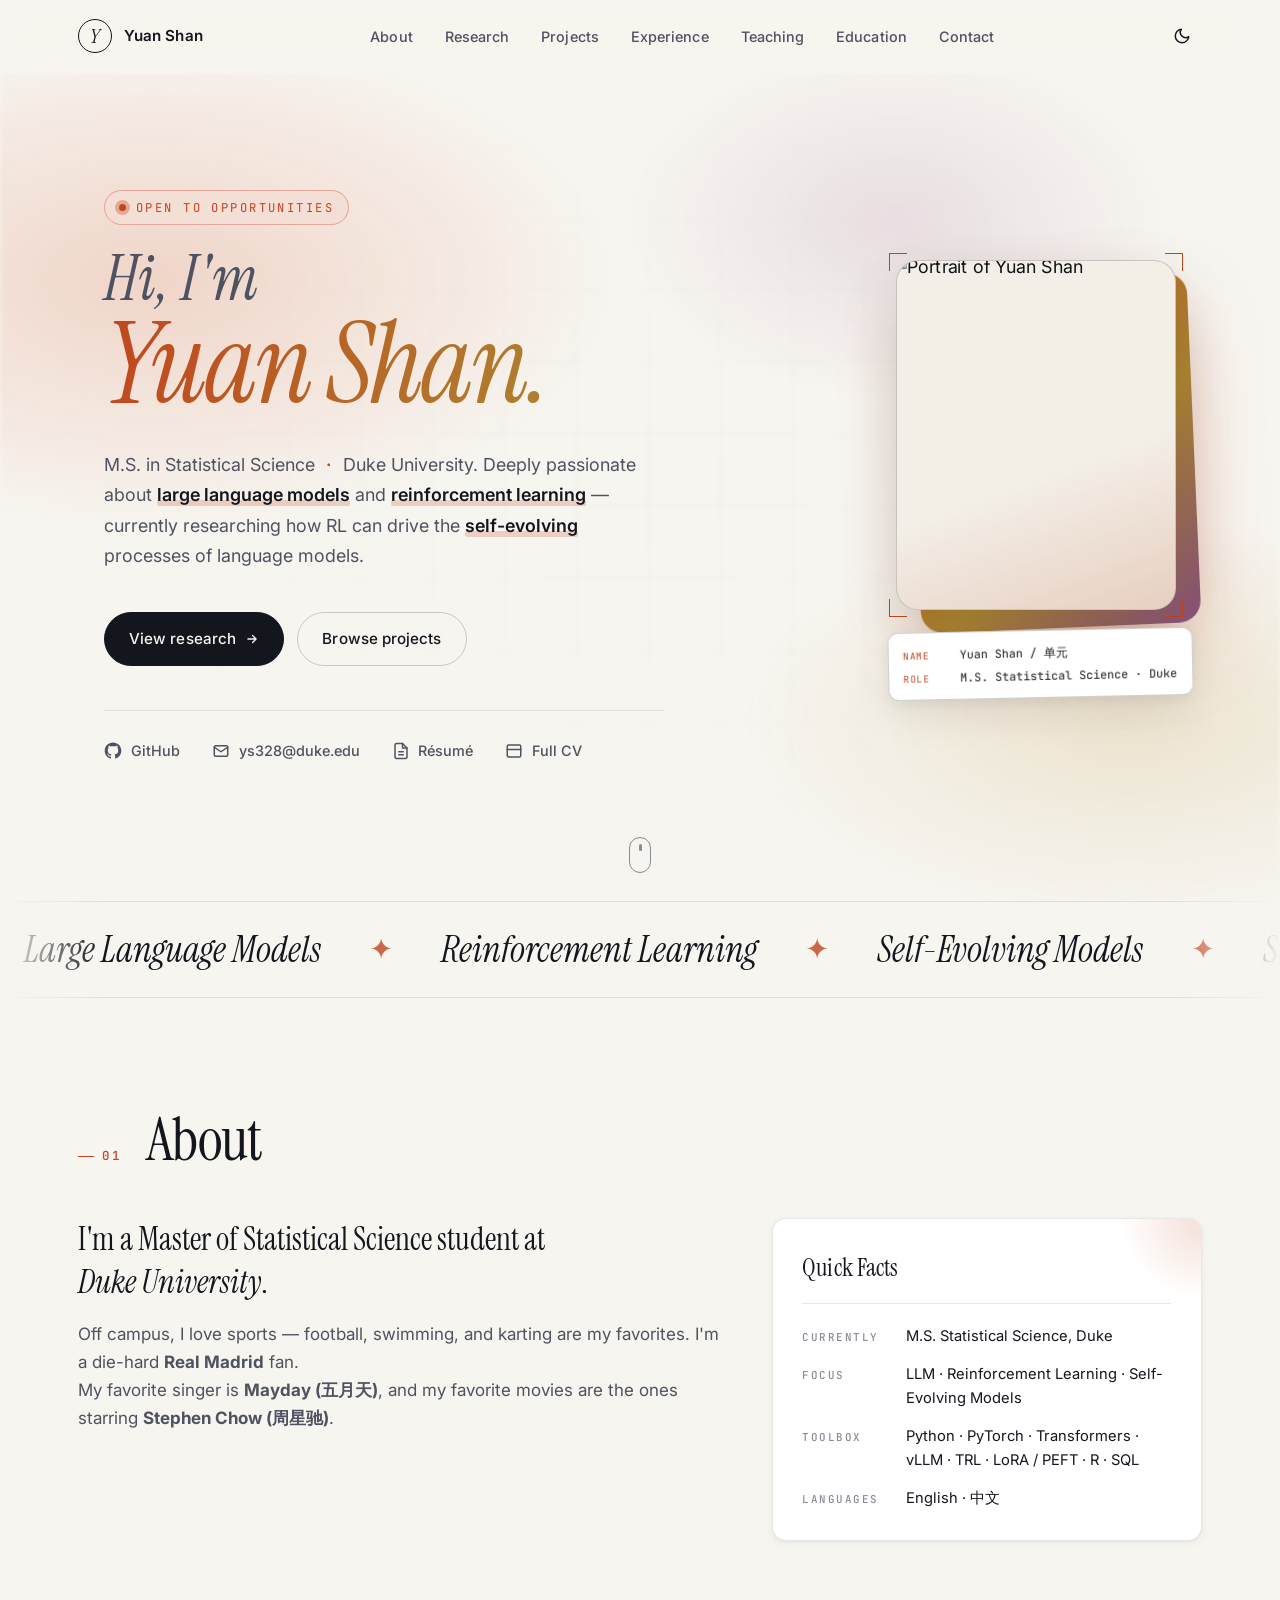
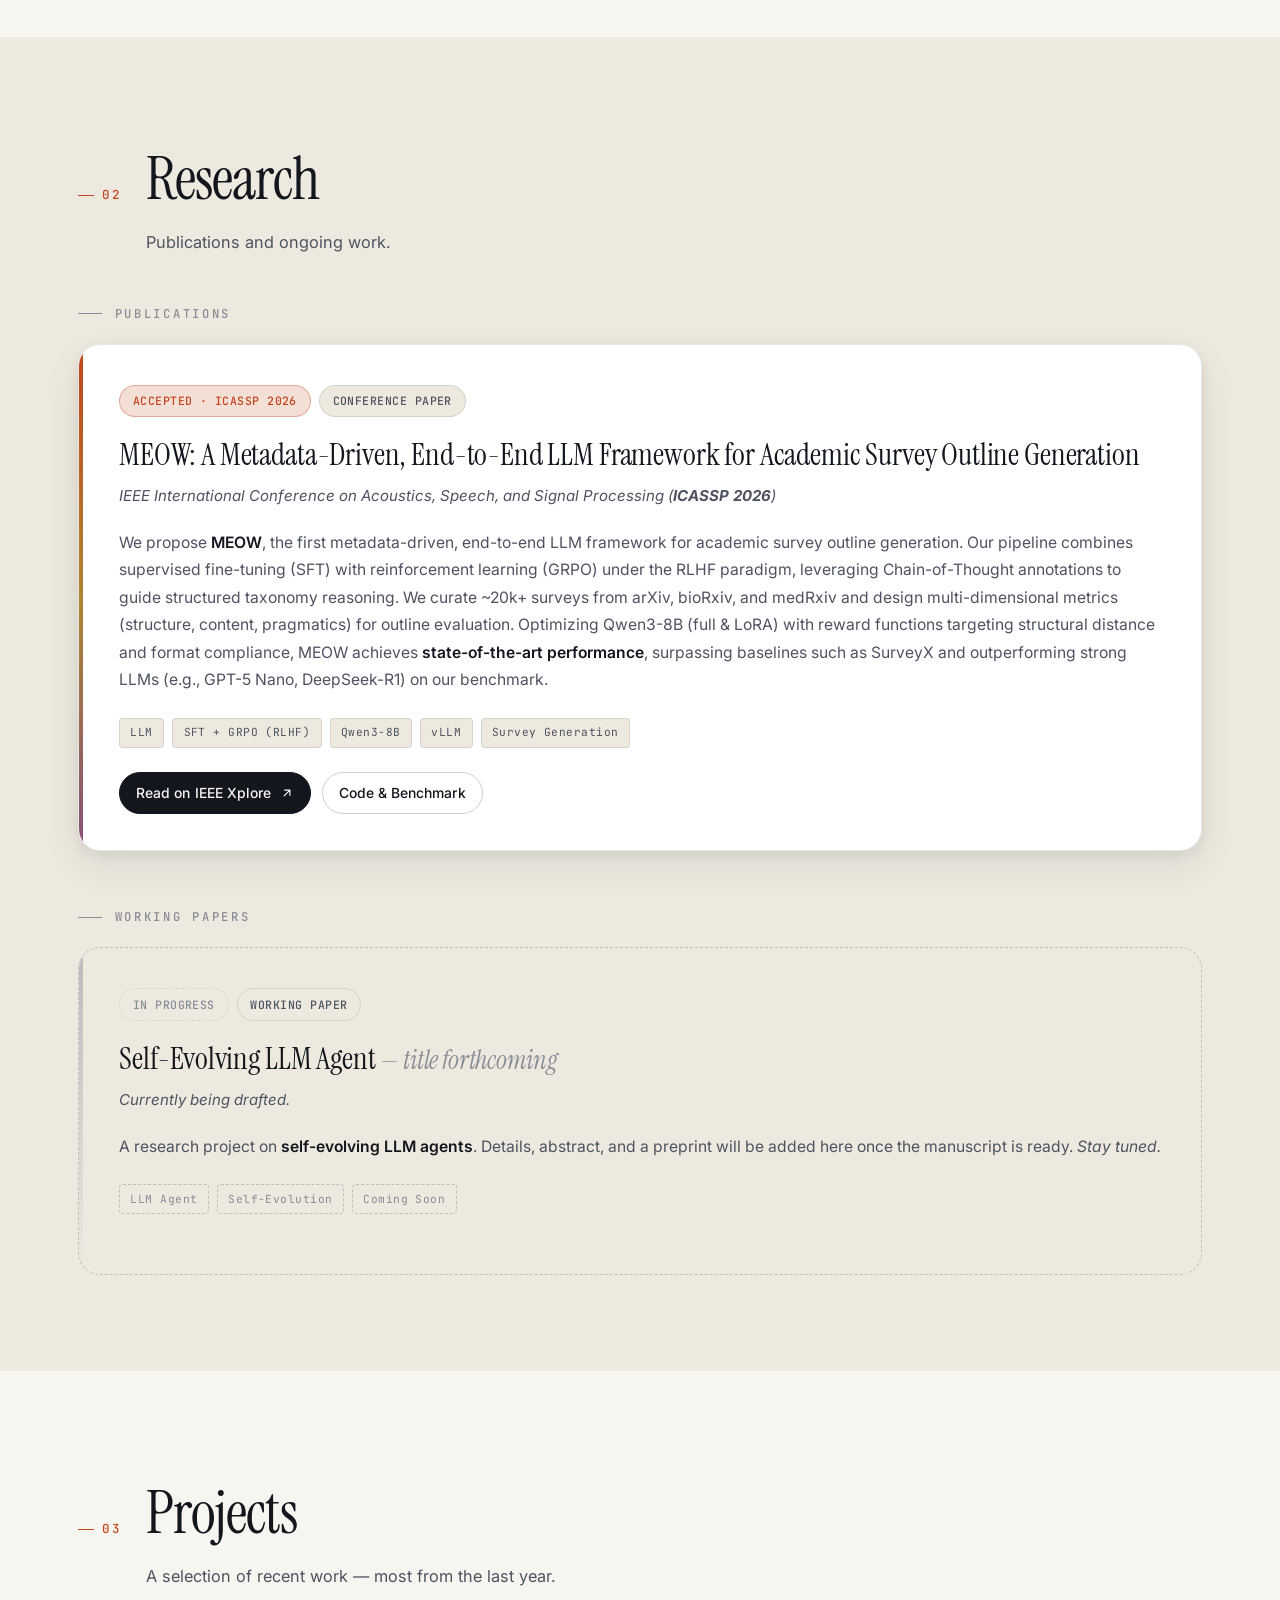
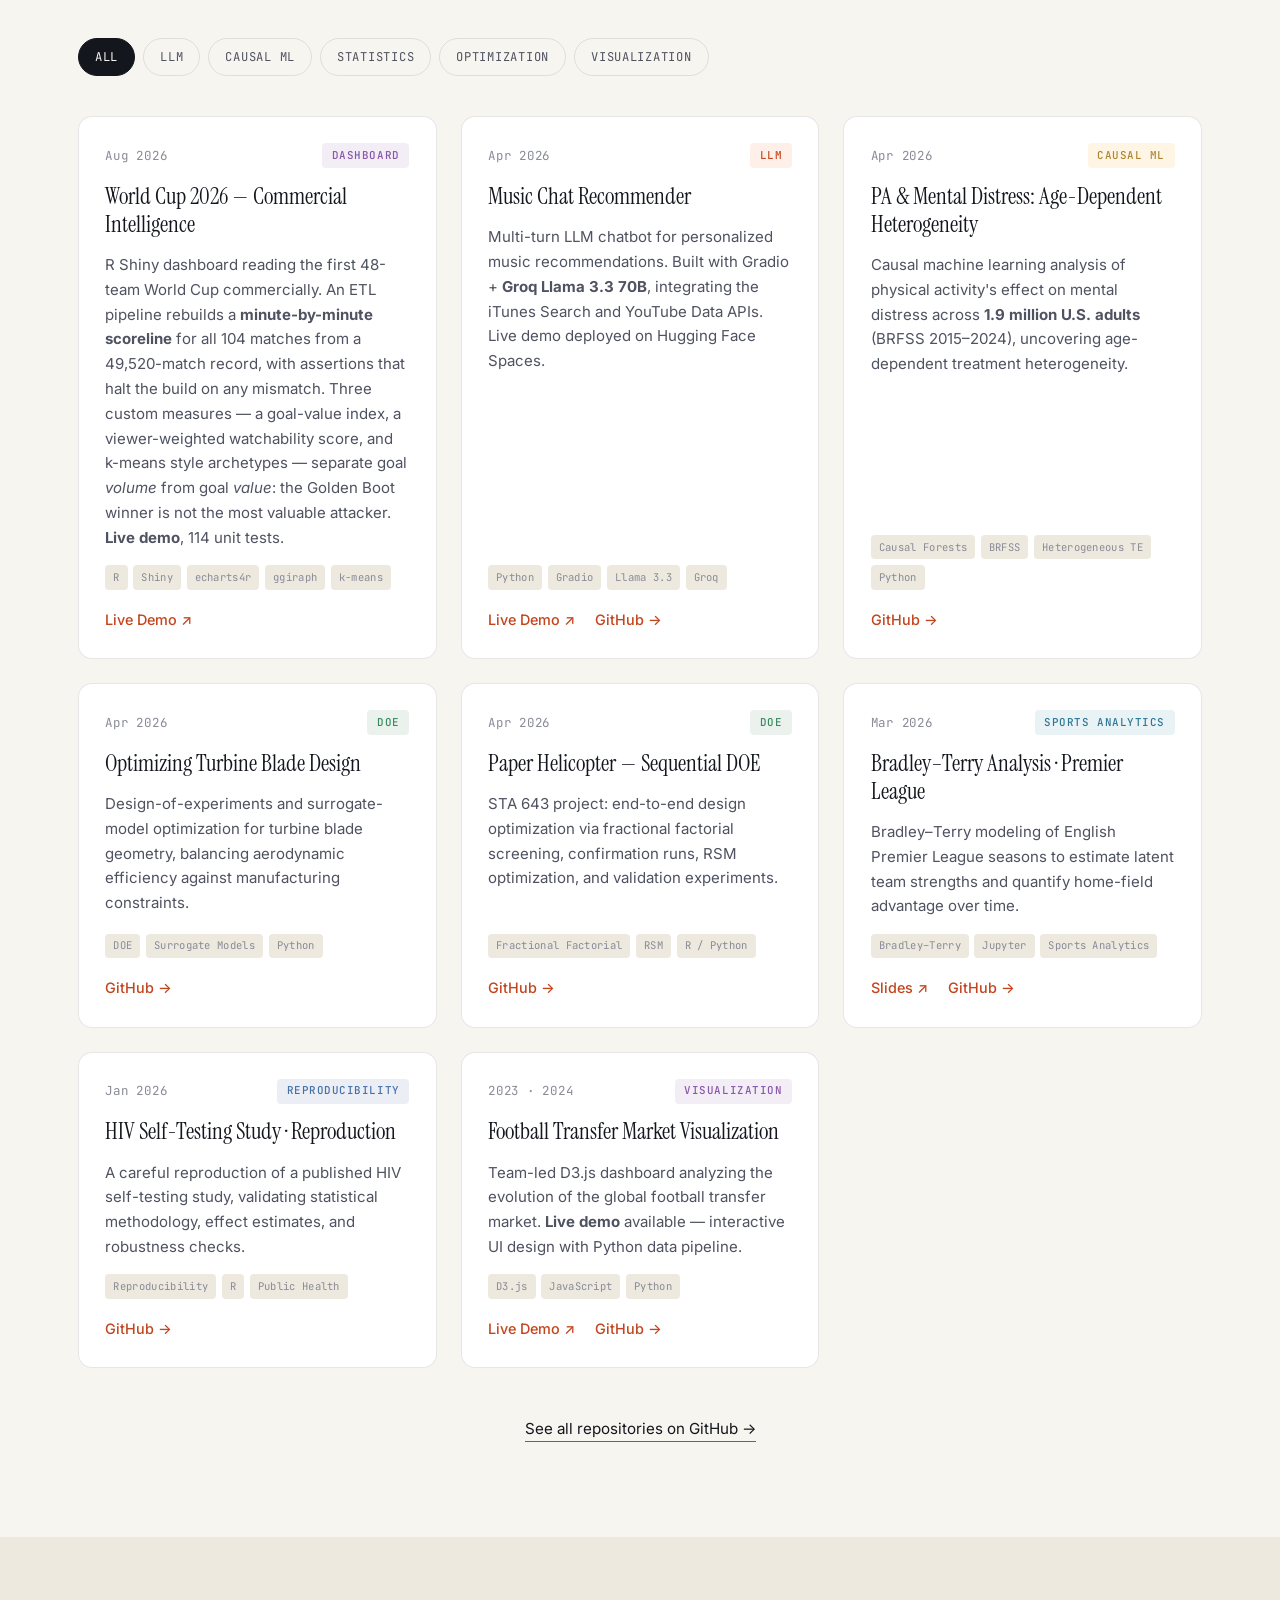
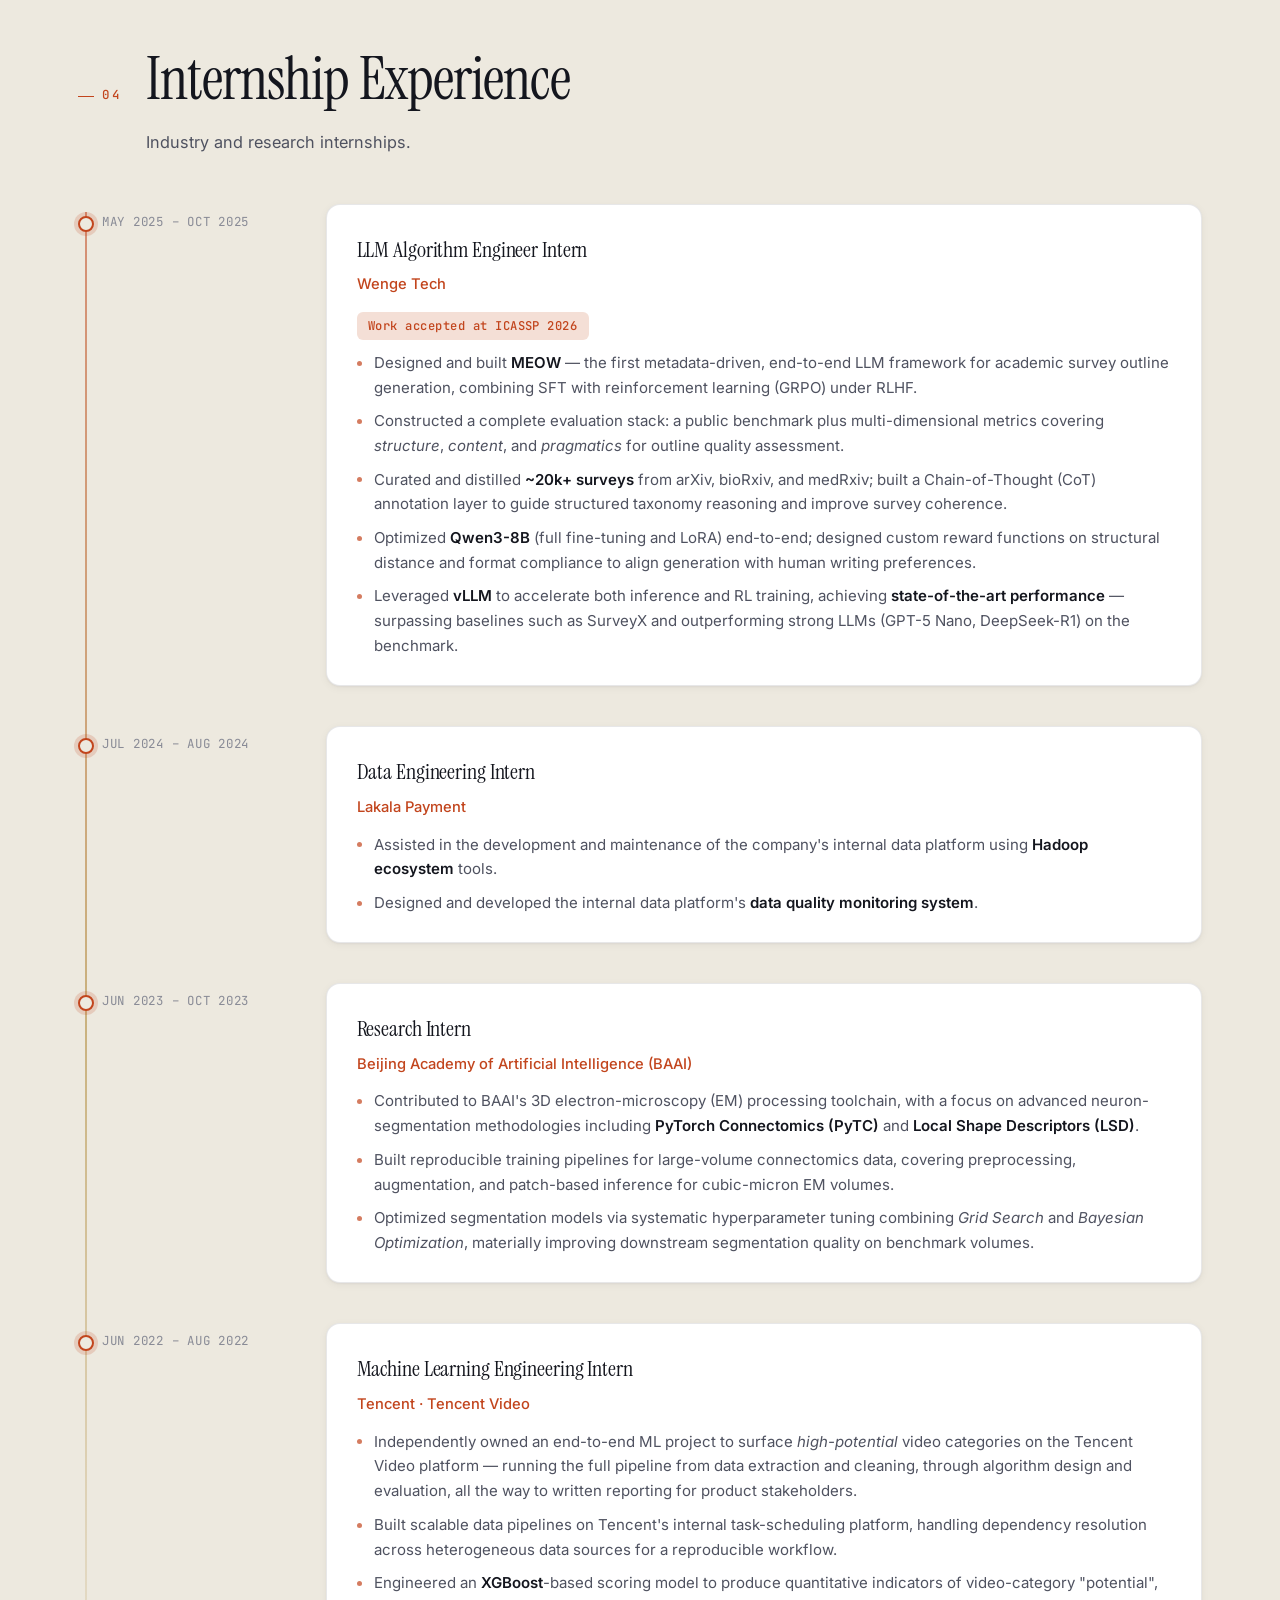
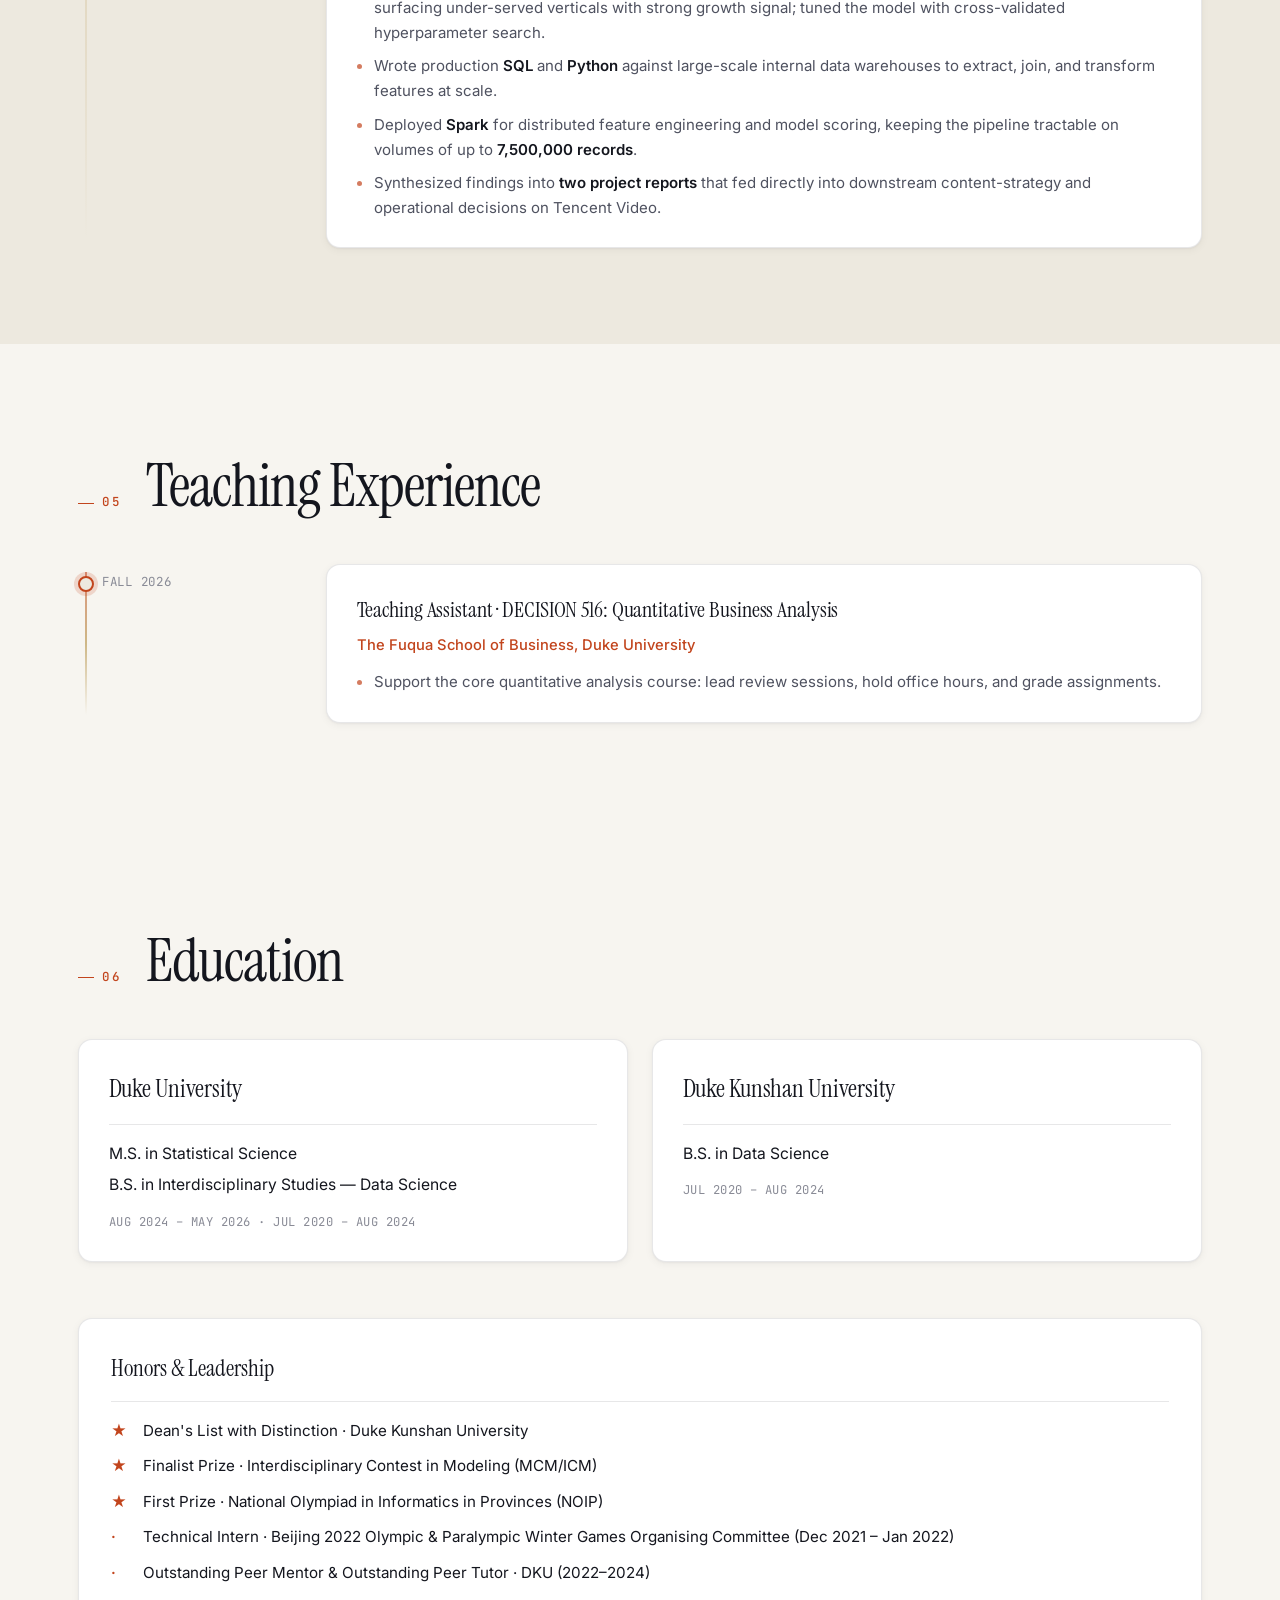
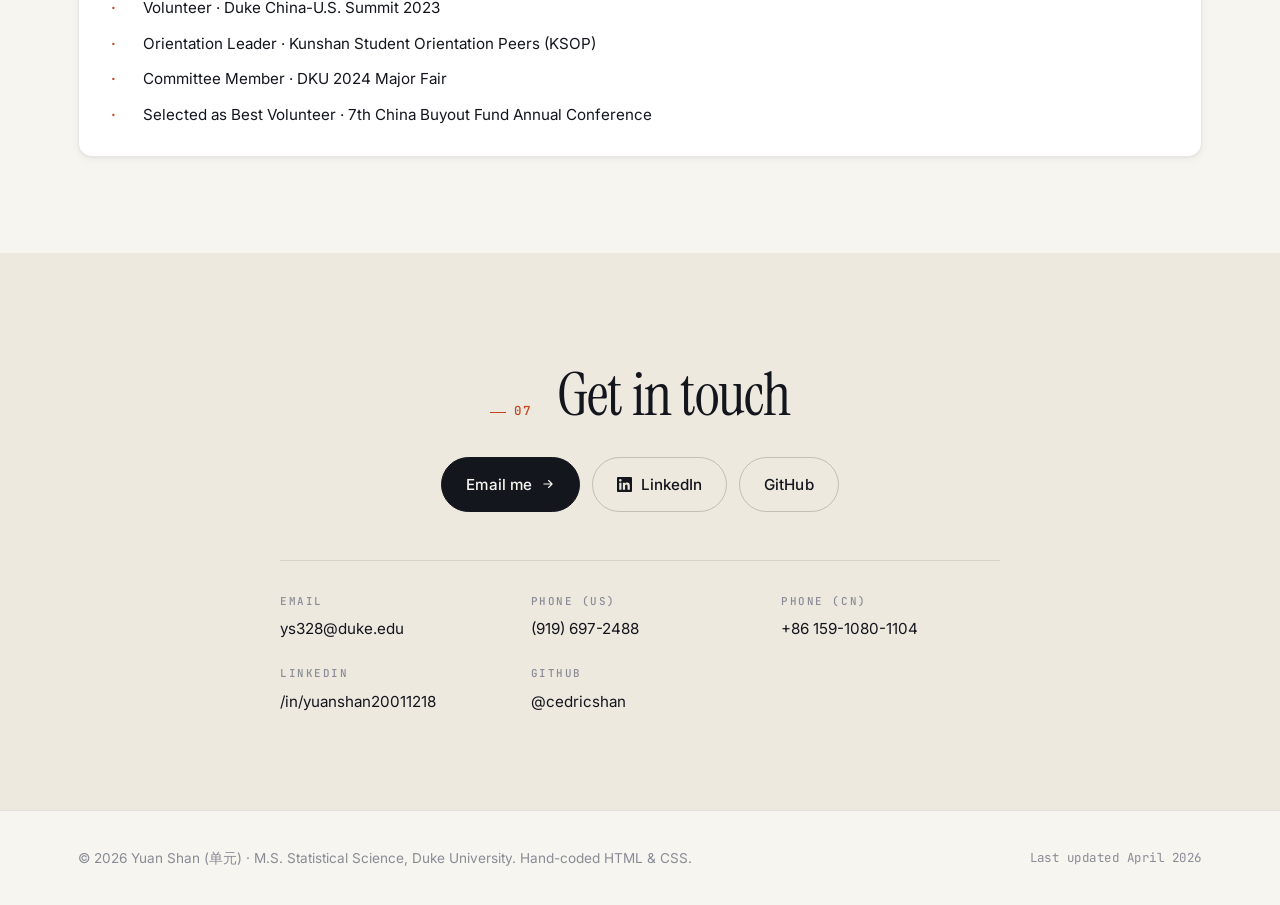
==== commit 51a94da9: "Split teaching into its own section; condense to a single bullet Internship Experience goes back to " ====
--- a/index.html
+++ b/index.html
@@ -110,6 +110,7 @@
         <li><a href="#research">Research</a></li>
         <li><a href="#projects">Projects</a></li>
         <li><a href="#experience">Experience</a></li>
+        <li><a href="#teaching">Teaching</a></li>
         <li><a href="#education">Education</a></li>
         <li><a href="#contact">Contact</a></li>
       </ul>
@@ -553,25 +554,11 @@
       <div class="container">
         <header class="section-header reveal">
           <span class="section-num">04</span>
-          <h2 class="section-title">Experience</h2>
-          <p class="section-sub">Teaching, industry, and research.</p>
+          <h2 class="section-title">Internship Experience</h2>
+          <p class="section-sub">Industry and research internships.</p>
         </header>
 
         <ol class="timeline">
-          <li class="timeline-item reveal">
-            <div class="t-dot"></div>
-            <div class="t-time">Fall 2026</div>
-            <div class="t-card">
-              <h3>Teaching Assistant · DECISION 516: Quantitative Business Analysis</h3>
-              <p class="t-org">The Fuqua School of Business, Duke University</p>
-              <ul>
-                <li>Support delivery of the core quantitative analysis course, working with the instructor on course materials and in-session needs.</li>
-                <li>Lead <strong>review sessions</strong> ahead of assessments, working through problem sets and clarifying statistical concepts for students from mixed quantitative backgrounds.</li>
-                <li>Hold <strong>office hours</strong> for individual questions and grade assignments against a consistent rubric.</li>
-              </ul>
-            </div>
-          </li>
-
           <li class="timeline-item reveal">
             <div class="t-dot"></div>
             <div class="t-time">May 2025 – Oct 2025</div>
@@ -638,10 +625,34 @@
     </section>
 
     <!-- ============ EDUCATION ============ -->
+    <!-- ============ TEACHING ============ -->
+    <section id="teaching" class="section">
+      <div class="container">
+        <header class="section-header reveal">
+          <span class="section-num">05</span>
+          <h2 class="section-title">Teaching Experience</h2>
+        </header>
+
+        <ol class="timeline">
+          <li class="timeline-item reveal">
+            <div class="t-dot"></div>
+            <div class="t-time">Fall 2026</div>
+            <div class="t-card">
+              <h3>Teaching Assistant · DECISION 516: Quantitative Business Analysis</h3>
+              <p class="t-org">The Fuqua School of Business, Duke University</p>
+              <ul>
+                <li>Support the core quantitative analysis course: lead review sessions, hold office hours, and grade assignments.</li>
+              </ul>
+            </div>
+          </li>
+        </ol>
+      </div>
+    </section>
+
     <section id="education" class="section">
       <div class="container">
         <header class="section-header reveal">
-          <span class="section-num">05</span>
+          <span class="section-num">06</span>
           <h2 class="section-title">Education</h2>
         </header>
 
@@ -685,7 +696,7 @@
     <section id="contact" class="section section-alt">
       <div class="container contact-block">
         <header class="section-header reveal">
-          <span class="section-num">06</span>
+          <span class="section-num">07</span>
           <h2 class="section-title">Get in touch</h2>
         </header>
 
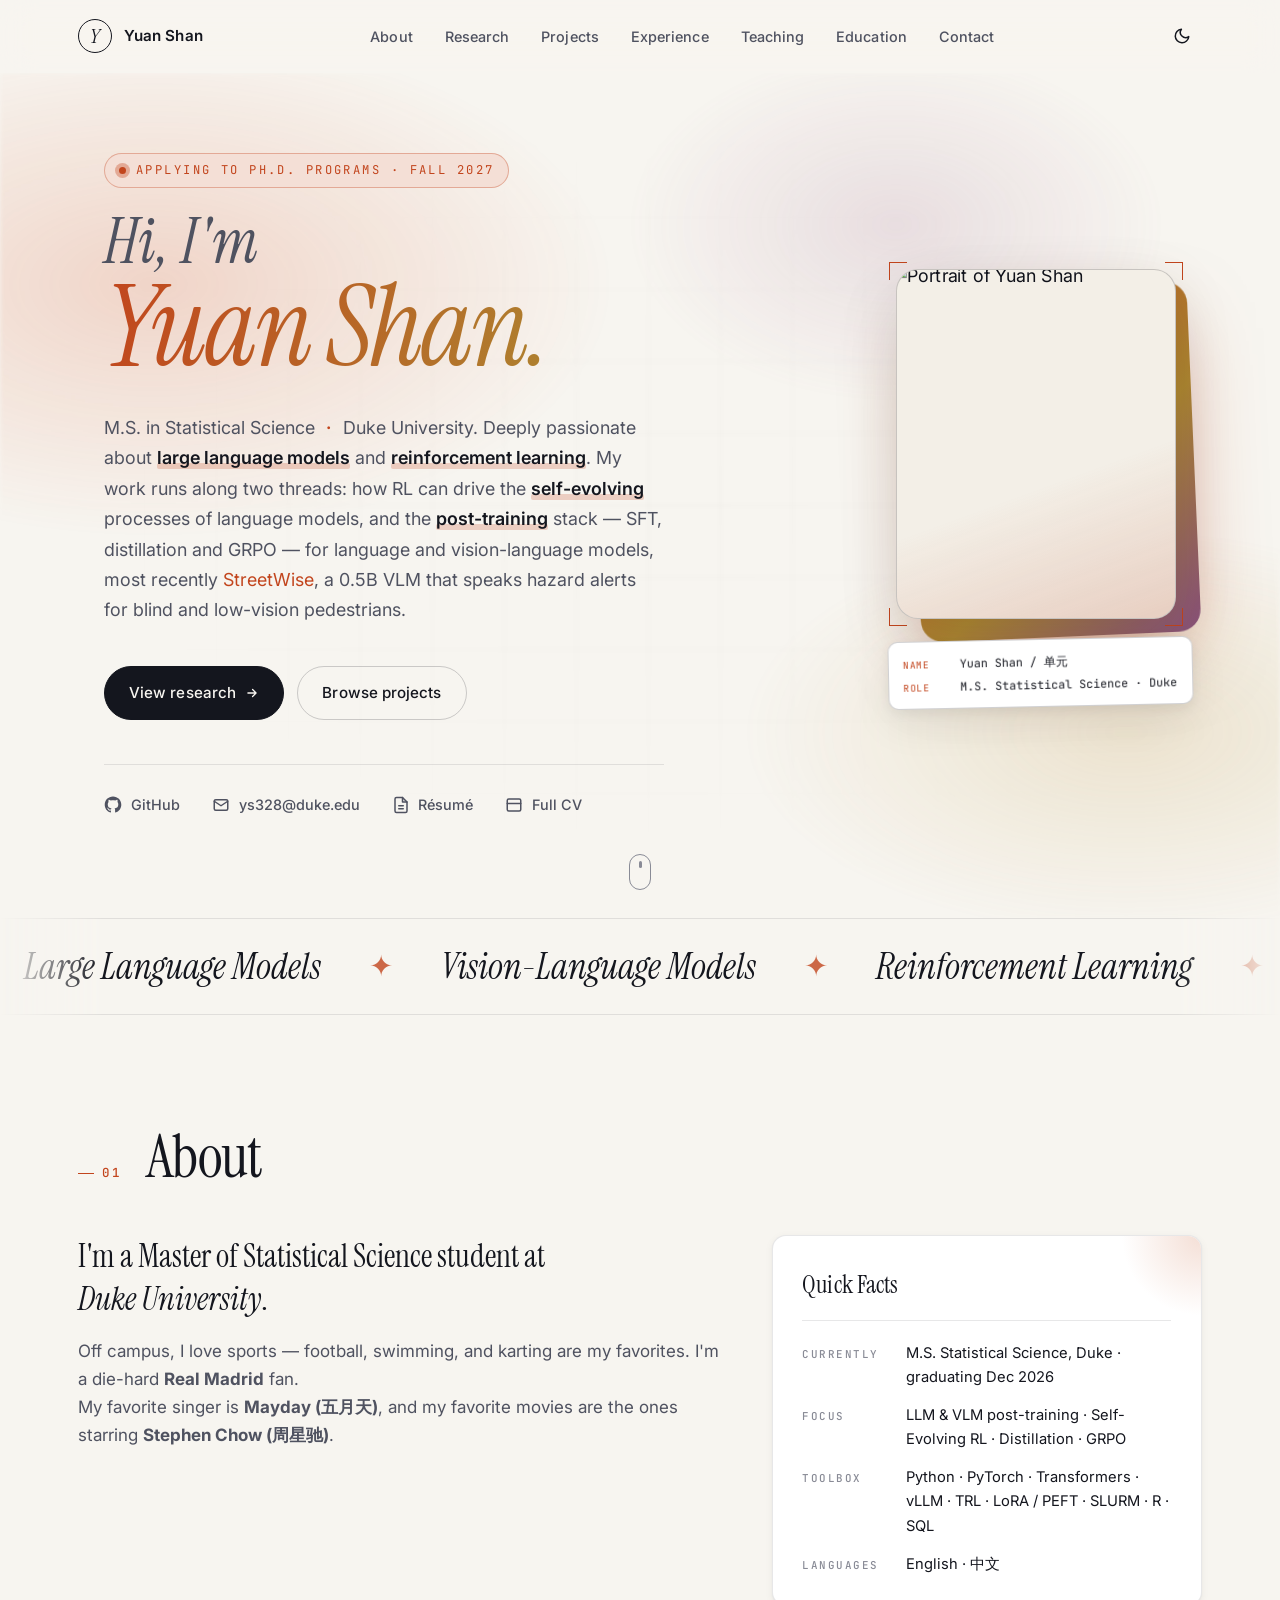
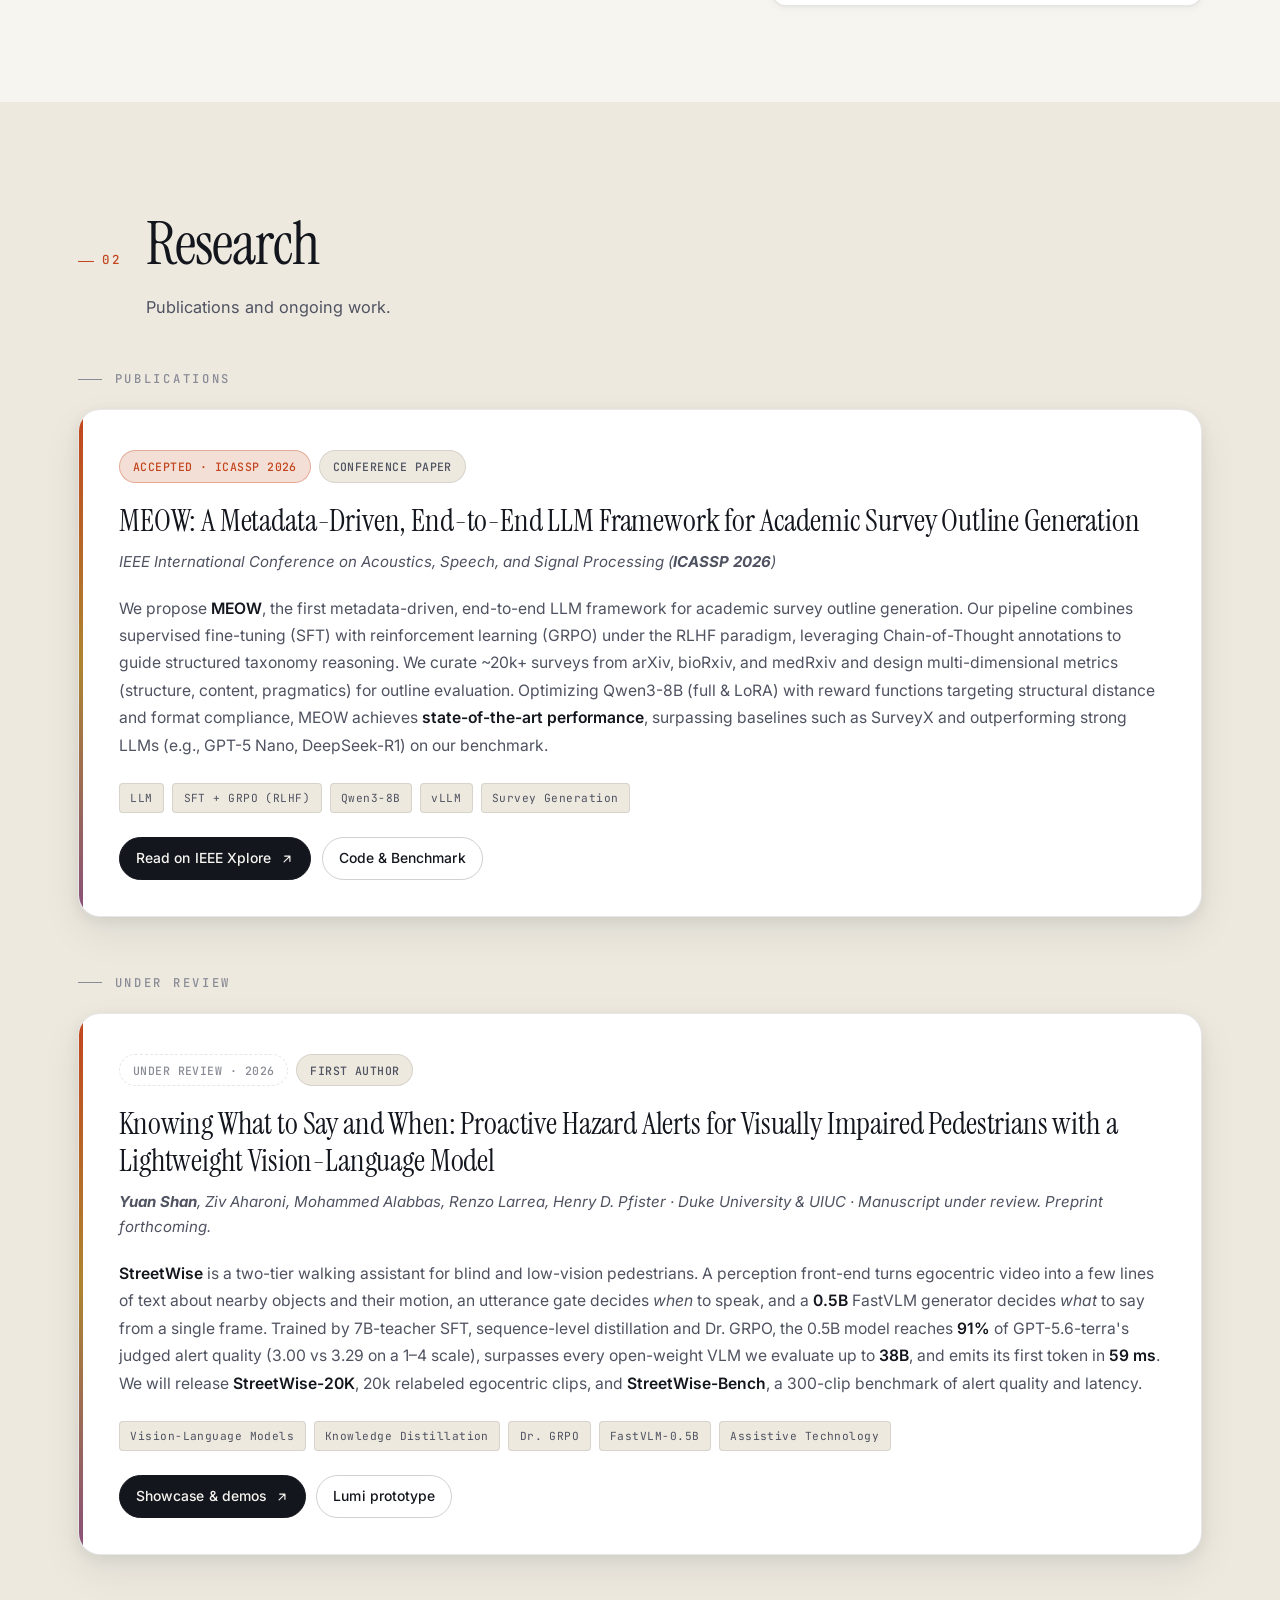
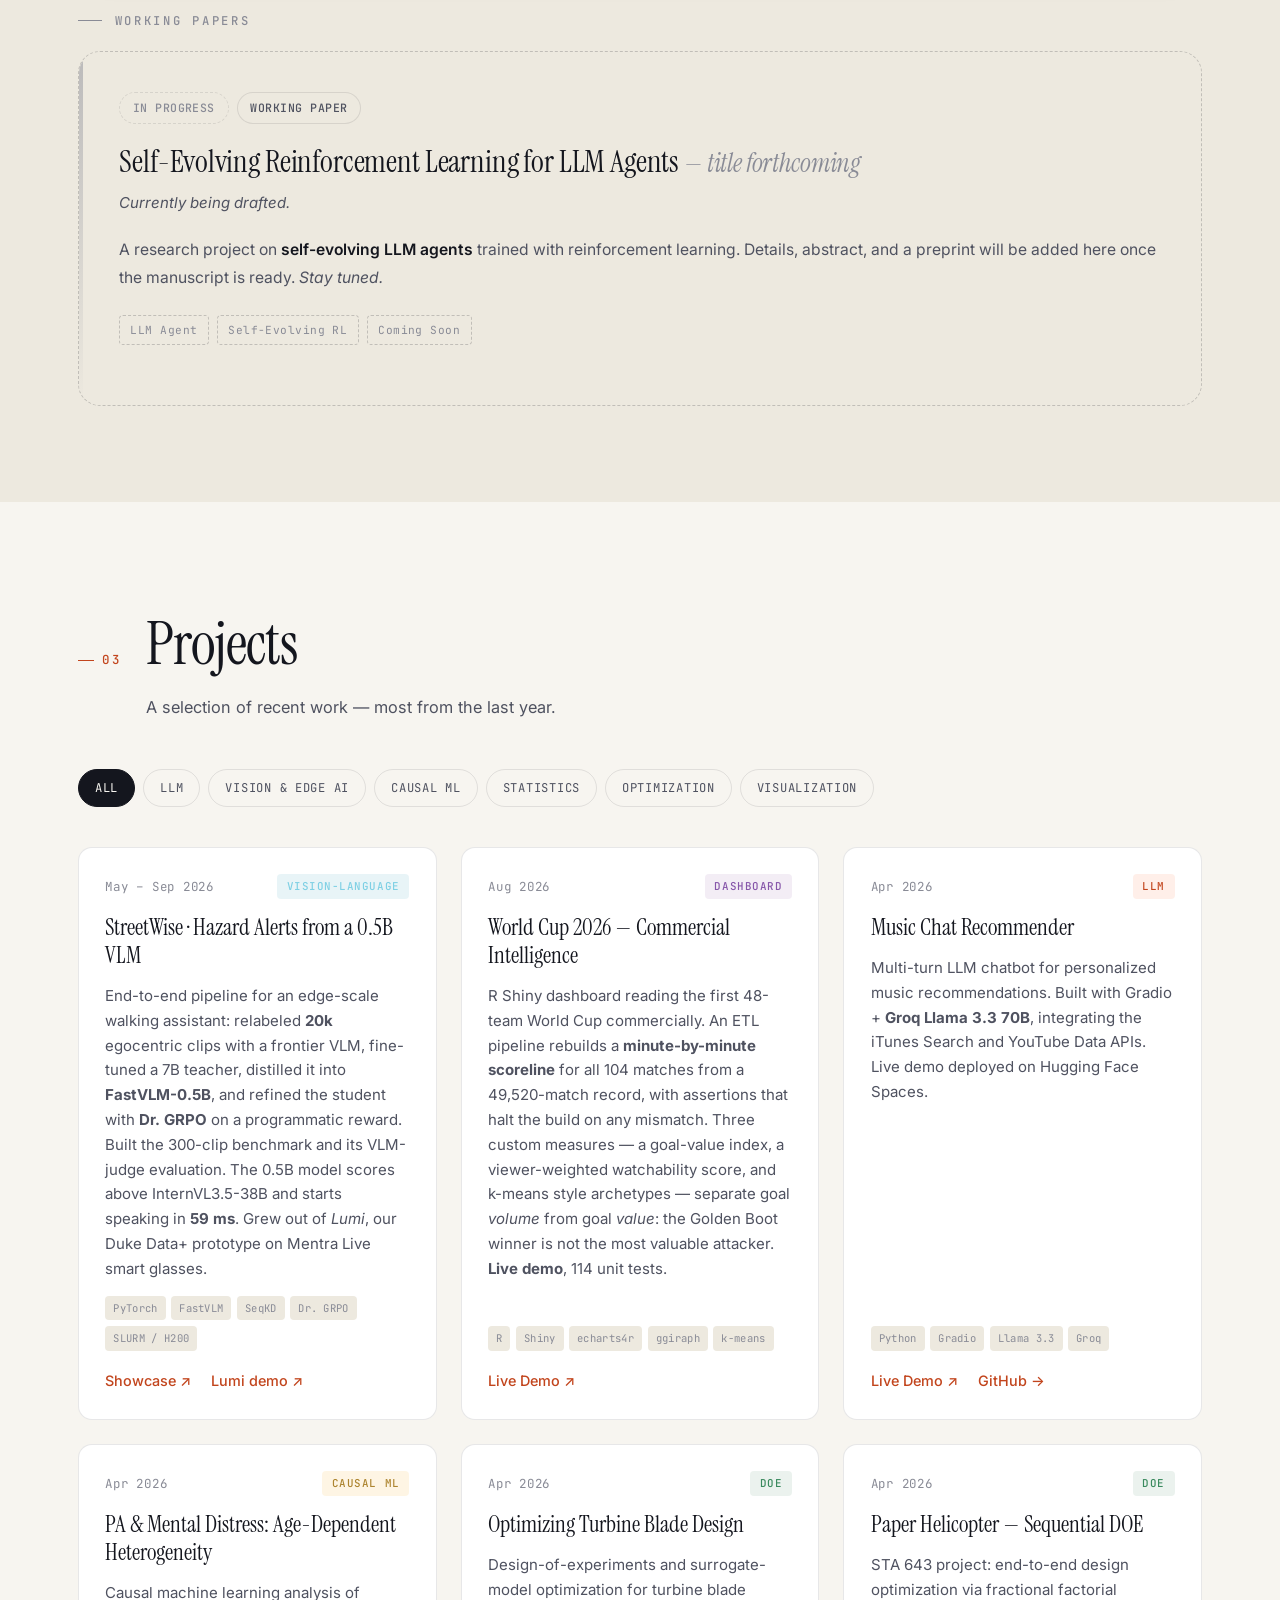
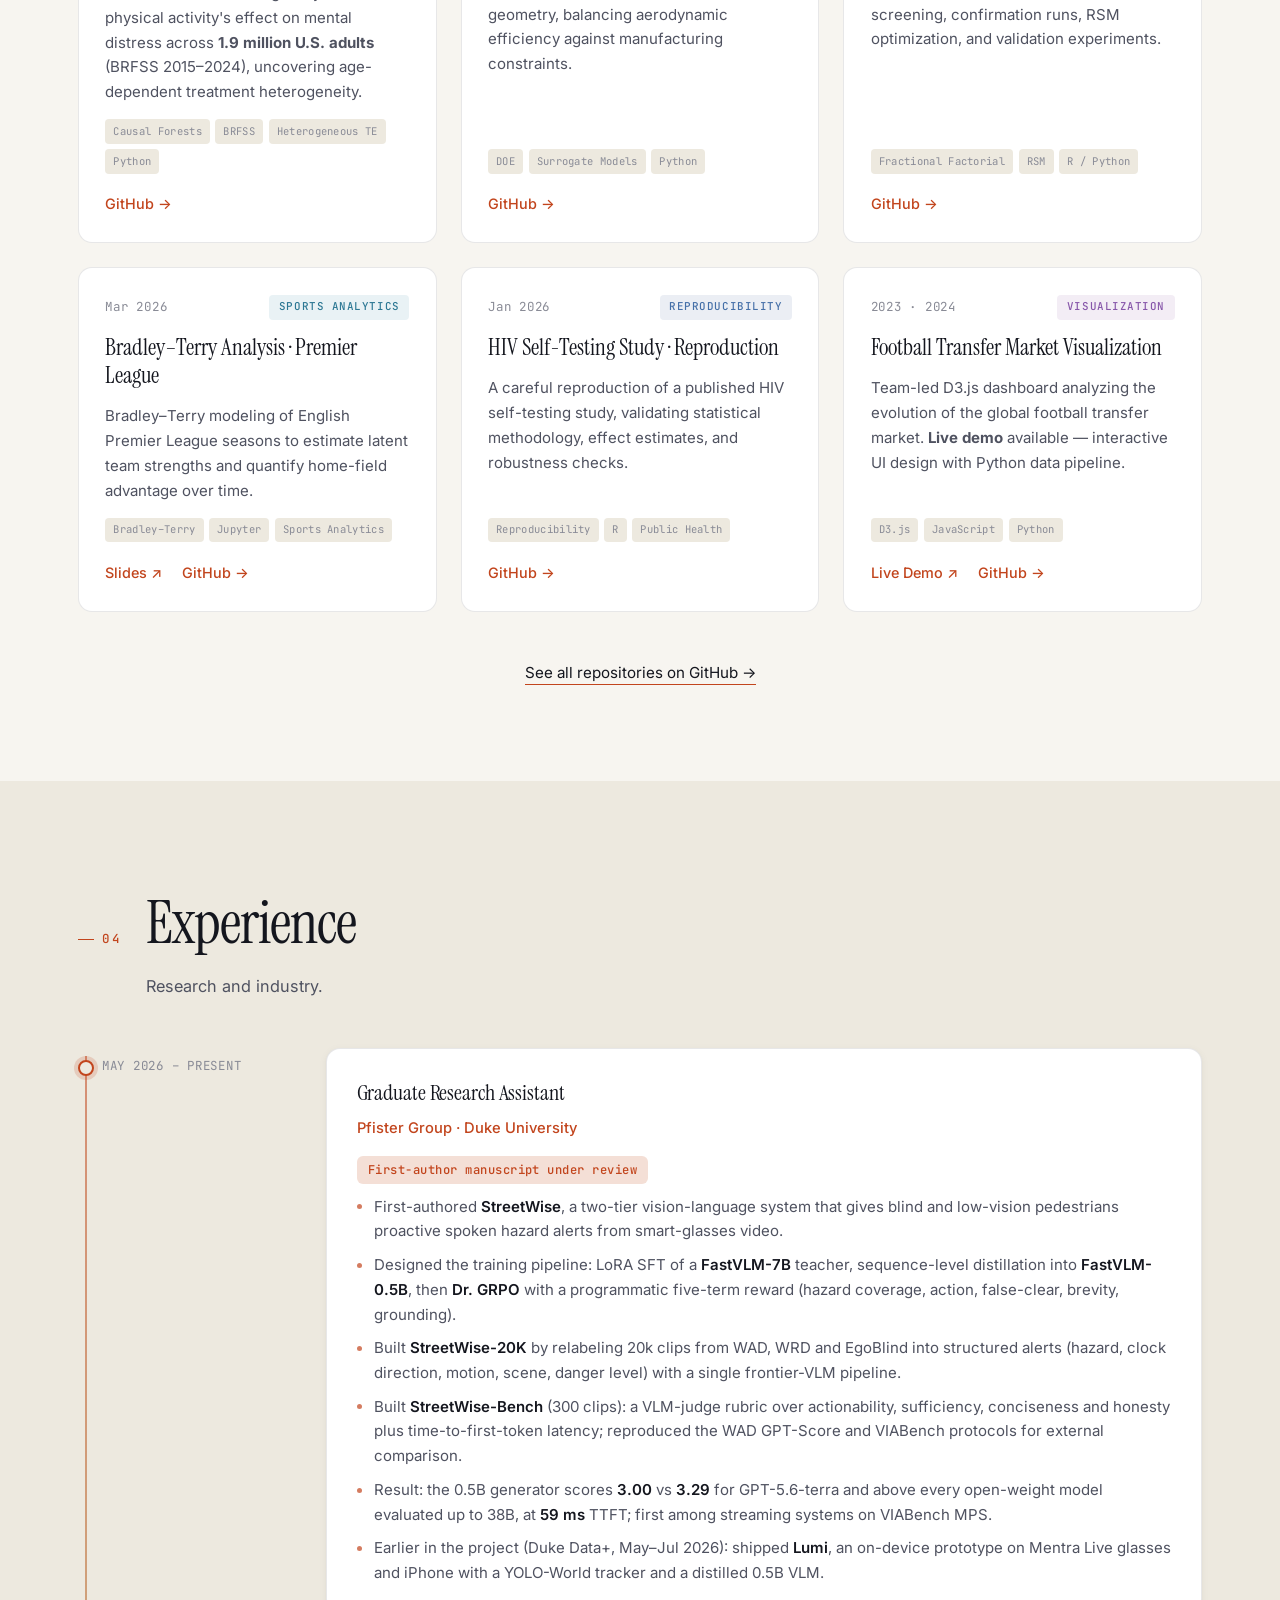
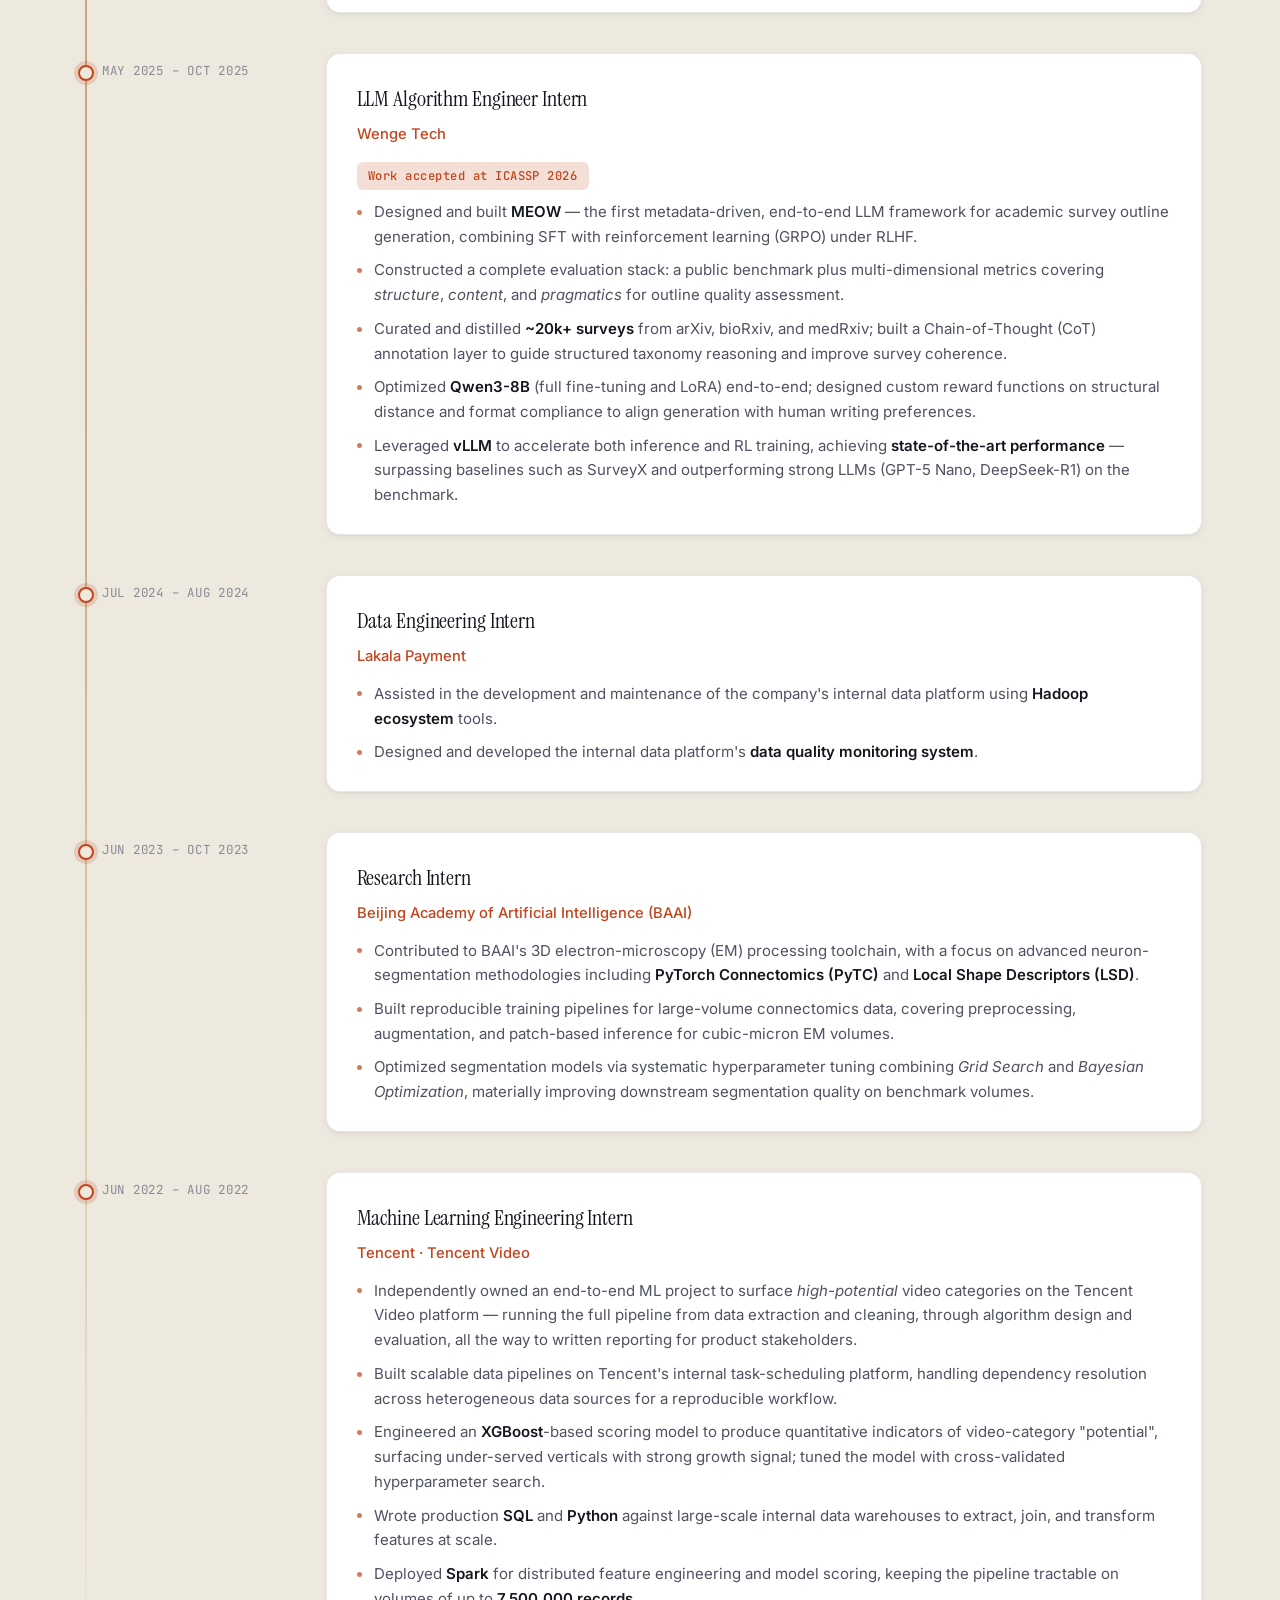
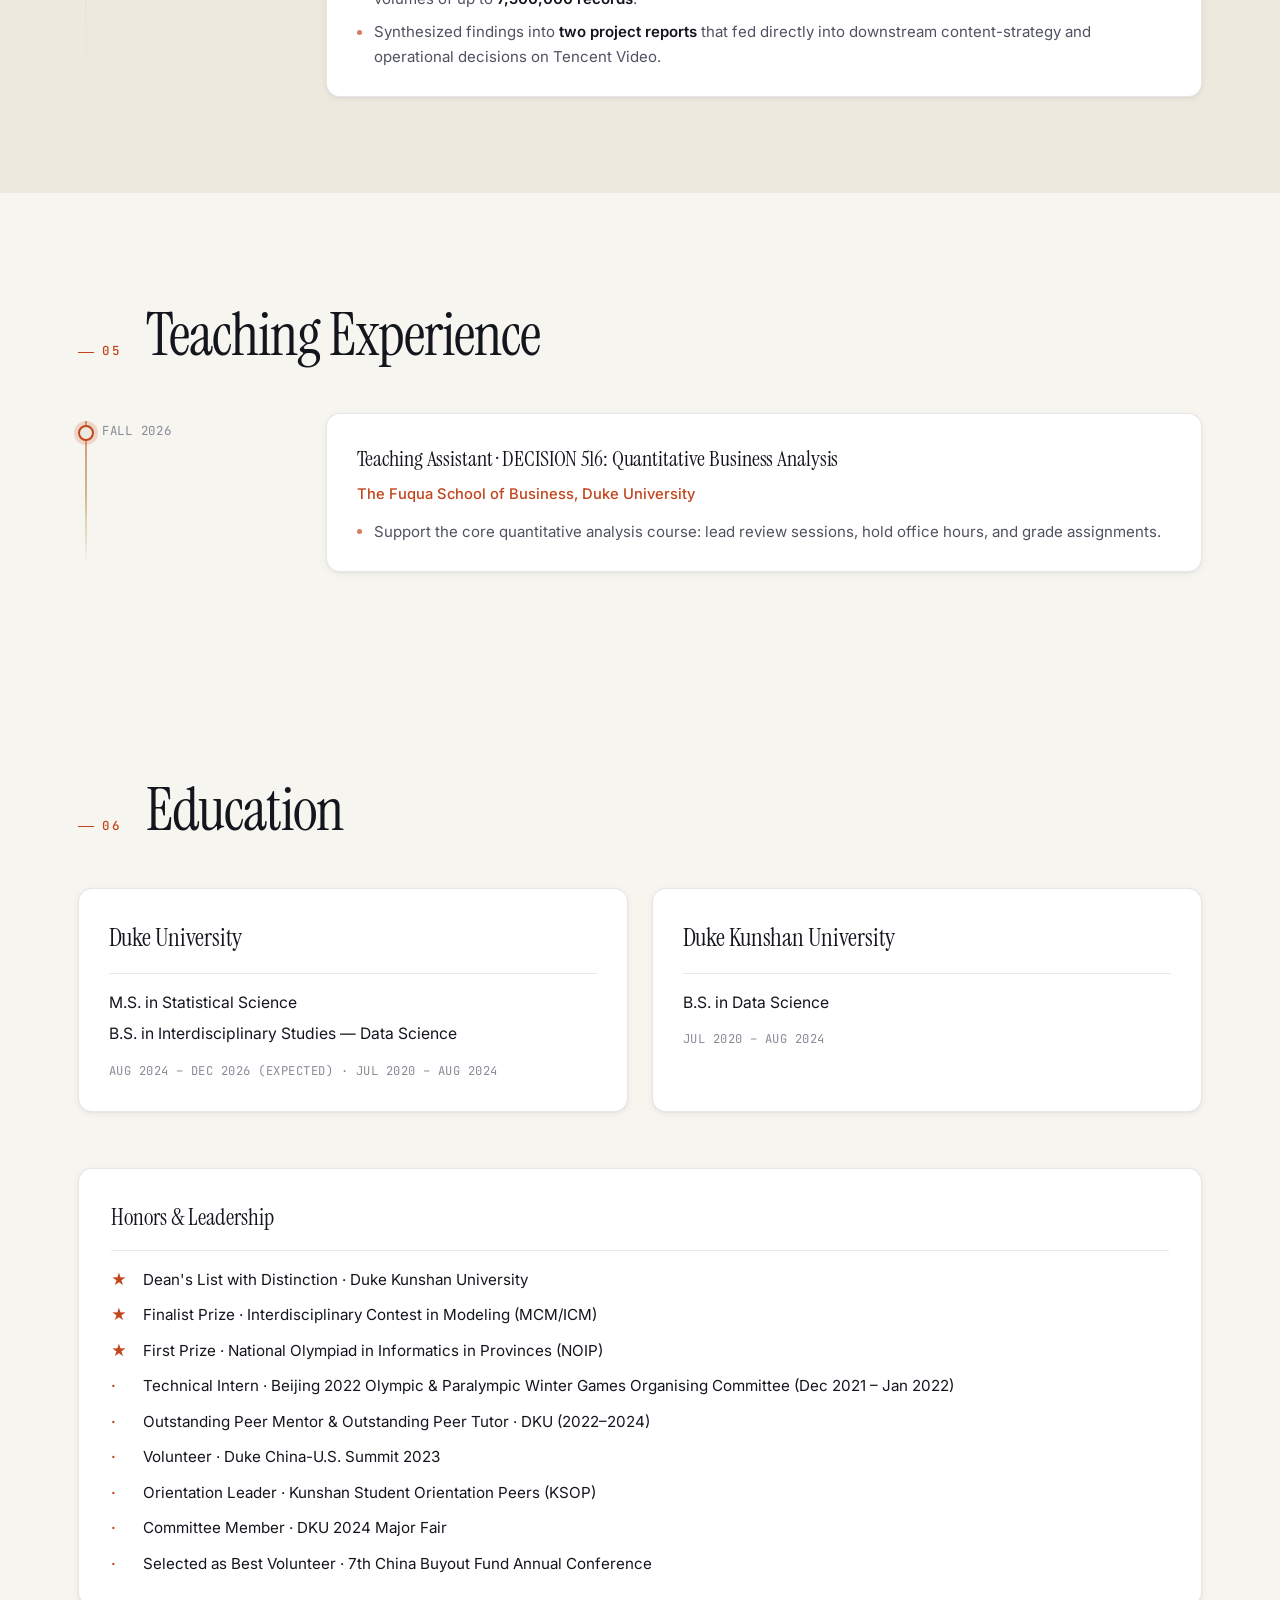
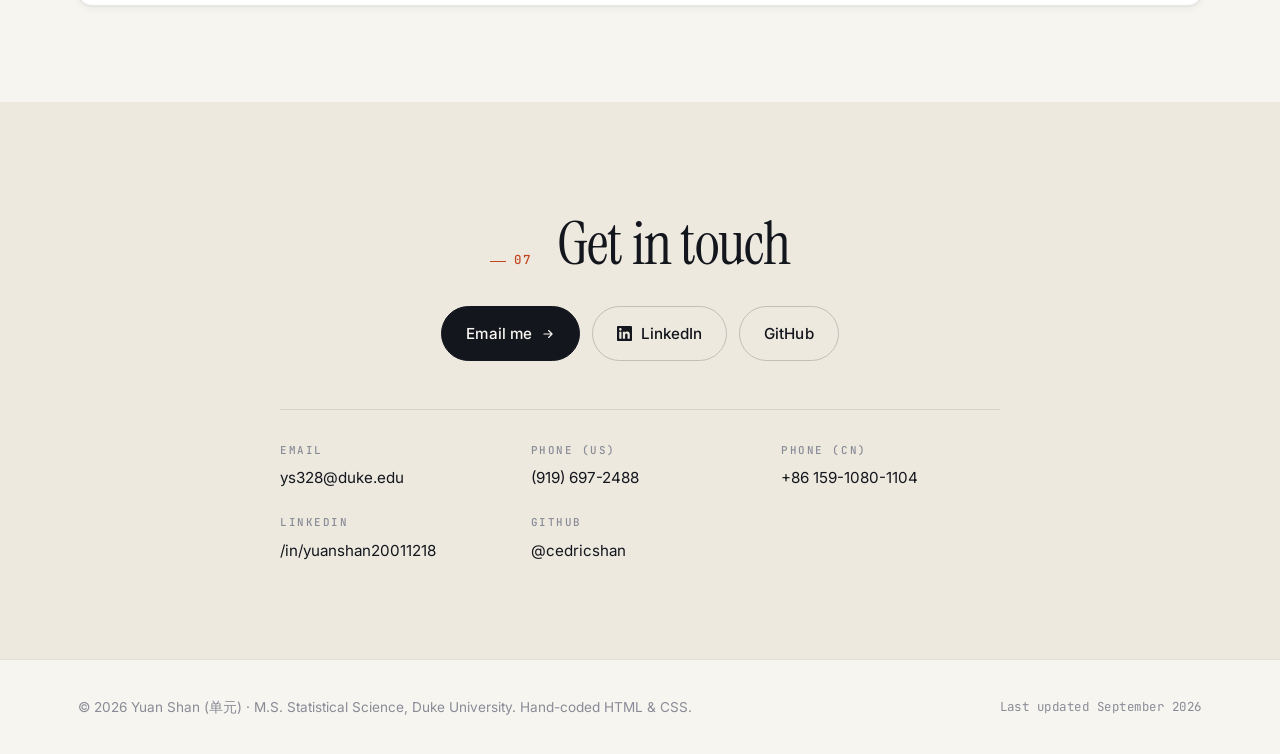
==== commit cfb9fd6d: "Add StreetWise paper, project and research experience; refresh research focus, dates, CV and resume " ====
--- a/index.html
+++ b/index.html
@@ -9,9 +9,9 @@
 
   <!-- ============ Primary SEO ============ -->
   <title>Yuan Shan — M.S. Statistical Science, Duke University · Personal Website</title>
-  <meta name="description" content="Yuan Shan (单元) — Master of Statistical Science student at Duke University. Research interests in Large Language Models, Reinforcement Learning, and self-evolving language models. Personal website, projects, publications, and CV." />
+  <meta name="description" content="Yuan Shan (单元) — Master of Statistical Science student at Duke University. Research on post-training of large language and vision-language models (SFT, distillation, GRPO) and self-evolving reinforcement learning for LLM agents. First author of StreetWise; co-first author of MEOW (ICASSP 2026). Projects, publications, and CV." />
   <meta name="author" content="Yuan Shan" />
-  <meta name="keywords" content="Yuan Shan, Yuan Shan Duke, 单元, Duke Statistical Science, Duke University, Master of Statistical Science, LLM, Reinforcement Learning, Self-Evolving LLM, RLHF, GRPO, ICASSP 2026, MEOW, cedricshan" />
+  <meta name="keywords" content="Yuan Shan, Yuan Shan Duke, 单元, Duke Statistical Science, Duke University, Master of Statistical Science, LLM, Reinforcement Learning, Self-Evolving LLM, RLHF, GRPO, Vision-Language Models, StreetWise, Knowledge Distillation, Dr. GRPO, FastVLM, Assistive Technology, Edge AI, ICASSP 2026, MEOW, cedricshan" />
   <meta name="robots" content="index, follow, max-snippet:-1, max-image-preview:large, max-video-preview:-1" />
   <meta name="googlebot" content="index, follow" />
   <link rel="canonical" href="https://cedricshan.github.io/" />
@@ -19,8 +19,8 @@
   <!-- ============ Open Graph ============ -->
   <meta property="og:type" content="profile" />
   <meta property="og:site_name" content="Yuan Shan" />
-  <meta property="og:title" content="Yuan Shan — Duke Statistical Science · LLM &amp; RL Research" />
-  <meta property="og:description" content="Master of Statistical Science student at Duke University, working on reinforcement learning for self-evolving large language models." />
+  <meta property="og:title" content="Yuan Shan — Duke Statistical Science · LLM &amp; VLM Research" />
+  <meta property="og:description" content="Master of Statistical Science student at Duke University, working on post-training of language and vision-language models and self-evolving reinforcement learning. First author of StreetWise." />
   <meta property="og:url" content="https://cedricshan.github.io/" />
   <meta property="og:image" content="https://cedricshan.github.io/profile_fig/Yuan_linkedin.PNG" />
   <meta property="og:image:alt" content="Portrait of Yuan Shan" />
@@ -32,7 +32,7 @@
   <!-- ============ Twitter Card ============ -->
   <meta name="twitter:card" content="summary_large_image" />
   <meta name="twitter:title" content="Yuan Shan — Duke Statistical Science" />
-  <meta name="twitter:description" content="M.S. Statistical Science @ Duke. LLM · Reinforcement Learning · Self-Evolving Models." />
+  <meta name="twitter:description" content="M.S. Statistical Science @ Duke. LLM &amp; VLM post-training · Distillation · GRPO · Self-Evolving RL." />
   <meta name="twitter:image" content="https://cedricshan.github.io/profile_fig/Yuan_linkedin.PNG" />
 
   <link rel="icon" type="image/svg+xml" href="data:image/svg+xml,<svg xmlns='http://www.w3.org/2000/svg' viewBox='0 0 100 100'><text y='.9em' font-size='90' font-family='Georgia,serif'>Y</text></svg>" />
@@ -49,7 +49,7 @@
     "url": "https://cedricshan.github.io/",
     "image": "https://cedricshan.github.io/profile_fig/Yuan_linkedin.PNG",
     "jobTitle": "Master of Statistical Science Student",
-    "description": "Master of Statistical Science student at Duke University. Research interests in LLMs, Reinforcement Learning, and self-evolving language models.",
+    "description": "Master of Statistical Science student at Duke University. Research on post-training of large language and vision-language models (SFT, distillation, GRPO) and self-evolving reinforcement learning for LLM agents. First author of StreetWise; co-first author of MEOW (ICASSP 2026).",
     "email": "mailto:ys328@duke.edu",
     "affiliation": {
       "@type": "EducationalOrganization",
@@ -66,6 +66,9 @@
       "Self-Evolving Language Models",
       "RLHF",
       "GRPO",
+      "Vision-Language Models",
+      "Knowledge Distillation",
+      "Assistive Technology",
       "Statistical Modeling",
       "Causal Machine Learning"
     ],
@@ -136,7 +139,7 @@
         <div class="hero-text">
           <p class="eyebrow reveal">
             <span class="status-dot" aria-hidden="true"></span>
-            Open to opportunities
+            Applying to Ph.D. programs · Fall 2027
           </p>
           <h1 class="hero-title reveal">
             <span class="title-line">Hi, I'm</span>
@@ -145,8 +148,12 @@
           <p class="hero-tagline reveal">
             M.S. in Statistical Science <span class="dot">·</span> Duke University.
             Deeply passionate about <span class="hl">large&nbsp;language&nbsp;models</span> and
-            <span class="hl">reinforcement&nbsp;learning</span> — currently researching how RL
-            can drive the <span class="hl">self-evolving</span> processes of language models.
+            <span class="hl">reinforcement&nbsp;learning</span>. My work runs along two threads:
+            how RL can drive the <span class="hl">self-evolving</span> processes of language
+            models, and the <span class="hl">post-training</span> stack — SFT, distillation and
+            GRPO — for language and vision-language models, most recently
+            <a href="#research">StreetWise</a>, a 0.5B VLM that speaks hazard alerts for blind
+            and low-vision pedestrians.
           </p>
 
           <div class="hero-cta reveal">
@@ -214,22 +221,26 @@
     <div class="marquee" aria-hidden="true">
       <div class="marquee-track">
         <span>Large&nbsp;Language&nbsp;Models</span><span class="m-sep">✦</span>
+        <span>Vision-Language&nbsp;Models</span><span class="m-sep">✦</span>
         <span>Reinforcement&nbsp;Learning</span><span class="m-sep">✦</span>
-        <span>Self-Evolving&nbsp;Models</span><span class="m-sep">✦</span>
+        <span>Self-Evolving&nbsp;RL</span><span class="m-sep">✦</span>
+        <span>Knowledge&nbsp;Distillation</span><span class="m-sep">✦</span>
+        <span>RLHF&nbsp;·&nbsp;GRPO</span><span class="m-sep">✦</span>
+        <span>On-Device&nbsp;AI</span><span class="m-sep">✦</span>
         <span>Statistical&nbsp;Modeling</span><span class="m-sep">✦</span>
-        <span>RLHF&nbsp;·&nbsp;GRPO</span><span class="m-sep">✦</span>
         <span>Causal&nbsp;Machine&nbsp;Learning</span><span class="m-sep">✦</span>
-        <span>vLLM</span><span class="m-sep">✦</span>
         <span>ICASSP&nbsp;2026</span><span class="m-sep">✦</span>
         <span>Duke&nbsp;Statistical&nbsp;Science</span><span class="m-sep">✦</span>
         <!-- duplicate for seamless loop -->
         <span>Large&nbsp;Language&nbsp;Models</span><span class="m-sep">✦</span>
+        <span>Vision-Language&nbsp;Models</span><span class="m-sep">✦</span>
         <span>Reinforcement&nbsp;Learning</span><span class="m-sep">✦</span>
-        <span>Self-Evolving&nbsp;Models</span><span class="m-sep">✦</span>
+        <span>Self-Evolving&nbsp;RL</span><span class="m-sep">✦</span>
+        <span>Knowledge&nbsp;Distillation</span><span class="m-sep">✦</span>
+        <span>RLHF&nbsp;·&nbsp;GRPO</span><span class="m-sep">✦</span>
+        <span>On-Device&nbsp;AI</span><span class="m-sep">✦</span>
         <span>Statistical&nbsp;Modeling</span><span class="m-sep">✦</span>
-        <span>RLHF&nbsp;·&nbsp;GRPO</span><span class="m-sep">✦</span>
         <span>Causal&nbsp;Machine&nbsp;Learning</span><span class="m-sep">✦</span>
-        <span>vLLM</span><span class="m-sep">✦</span>
         <span>ICASSP&nbsp;2026</span><span class="m-sep">✦</span>
         <span>Duke&nbsp;Statistical&nbsp;Science</span><span class="m-sep">✦</span>
       </div>
@@ -261,9 +272,9 @@
           <aside class="about-card reveal">
             <h3>Quick Facts</h3>
             <dl class="facts">
-              <div><dt>Currently</dt><dd>M.S. Statistical Science, Duke</dd></div>
-              <div><dt>Focus</dt><dd>LLM · Reinforcement Learning · Self-Evolving Models</dd></div>
-              <div><dt>Toolbox</dt><dd>Python · PyTorch · Transformers · vLLM · TRL · LoRA / PEFT · R · SQL</dd></div>
+              <div><dt>Currently</dt><dd>M.S. Statistical Science, Duke · graduating Dec 2026</dd></div>
+              <div><dt>Focus</dt><dd>LLM &amp; VLM post-training · Self-Evolving RL · Distillation · GRPO</dd></div>
+              <div><dt>Toolbox</dt><dd>Python · PyTorch · Transformers · vLLM · TRL · LoRA / PEFT · SLURM · R · SQL</dd></div>
               <div><dt>Languages</dt><dd>English · 中文</dd></div>
             </dl>
           </aside>
@@ -329,6 +340,59 @@
           </div>
         </article>
 
+        <h3 class="subgroup-title reveal" style="margin-top: 3.5rem;">Under Review</h3>
+
+        <article class="paper-card reveal">
+          <div class="paper-badge">
+            <span class="badge badge-soft">Under review · 2026</span>
+            <span class="badge">First author</span>
+          </div>
+
+          <h3 class="paper-title">
+            Knowing What to Say and When: Proactive Hazard Alerts for Visually Impaired
+            Pedestrians with a Lightweight Vision-Language Model
+          </h3>
+
+          <p class="paper-venue">
+            <strong>Yuan Shan</strong>, Ziv Aharoni, Mohammed Alabbas, Renzo Larrea, Henry D. Pfister
+            · Duke University &amp; UIUC · Manuscript under review. Preprint forthcoming.
+          </p>
+
+          <p class="paper-abstract">
+            <strong>StreetWise</strong> is a two-tier walking assistant for blind and low-vision
+            pedestrians. A perception front-end turns egocentric video into a few lines of text about
+            nearby objects and their motion, an utterance gate decides <em>when</em> to speak, and a
+            <strong>0.5B</strong> FastVLM generator decides <em>what</em> to say from a single frame.
+            Trained by 7B-teacher SFT, sequence-level distillation and Dr.&nbsp;GRPO, the 0.5B model
+            reaches <strong>91%</strong> of GPT-5.6-terra's judged alert quality (3.00 vs 3.29 on a
+            1–4 scale), surpasses every open-weight VLM we evaluate up to <strong>38B</strong>, and
+            emits its first token in <strong>59&nbsp;ms</strong>. We will release
+            <strong>StreetWise-20K</strong>, 20k relabeled egocentric clips, and
+            <strong>StreetWise-Bench</strong>, a 300-clip benchmark of alert quality and latency.
+          </p>
+
+          <ul class="chip-row" aria-label="Keywords">
+            <li class="chip">Vision-Language Models</li>
+            <li class="chip">Knowledge Distillation</li>
+            <li class="chip">Dr. GRPO</li>
+            <li class="chip">FastVLM-0.5B</li>
+            <li class="chip">Assistive Technology</li>
+          </ul>
+
+          <div class="paper-actions">
+            <a class="btn btn-primary btn-sm" href="https://cedricshan.github.io/streetwise/" target="_blank" rel="noopener">
+              Showcase &amp; demos
+              <svg width="14" height="14" viewBox="0 0 24 24" fill="none" stroke="currentColor" stroke-width="2" stroke-linecap="round" stroke-linejoin="round"><path d="M7 17 17 7M8 7h9v9"/></svg>
+            </a>
+            <a class="btn btn-ghost btn-sm" href="lumi/" target="_blank" rel="noopener">
+              Lumi prototype
+            </a>
+            <!-- After the review decision (2026-10-09), add:
+            <a class="btn btn-ghost btn-sm" href="https://github.com/cedricshan/streetwise" target="_blank" rel="noopener">Code</a>
+            -->
+          </div>
+        </article>
+
         <h3 class="subgroup-title reveal" style="margin-top: 3.5rem;">Working Papers</h3>
 
         <article class="paper-card paper-card-placeholder reveal">
@@ -338,20 +402,21 @@
           </div>
 
           <h3 class="paper-title">
-            Self-Evolving LLM Agent <span class="muted-inline">— title forthcoming</span>
+            Self-Evolving Reinforcement Learning for LLM Agents <span class="muted-inline">— title forthcoming</span>
           </h3>
 
           <p class="paper-venue muted">Currently being drafted.</p>
 
           <p class="paper-abstract muted">
-            A research project on <strong>self-evolving LLM agents</strong>. Details, abstract,
-            and a preprint will be added here once the manuscript is ready.
+            A research project on <strong>self-evolving LLM agents</strong> trained with
+            reinforcement learning. Details, abstract, and a preprint will be added here once
+            the manuscript is ready.
             <em>Stay tuned.</em>
           </p>
 
           <ul class="chip-row" aria-label="Keywords">
             <li class="chip chip-soft">LLM Agent</li>
-            <li class="chip chip-soft">Self-Evolution</li>
+            <li class="chip chip-soft">Self-Evolving RL</li>
             <li class="chip chip-soft">Coming Soon</li>
           </ul>
         </article>
@@ -370,6 +435,7 @@
         <div class="filter-bar reveal" role="tablist" aria-label="Filter projects">
           <button class="filter active" data-filter="all">All</button>
           <button class="filter" data-filter="llm">LLM</button>
+          <button class="filter" data-filter="vision">Vision &amp; Edge AI</button>
           <button class="filter" data-filter="causal">Causal ML</button>
           <button class="filter" data-filter="stats">Statistics</button>
           <button class="filter" data-filter="optim">Optimization</button>
@@ -377,6 +443,30 @@
         </div>
 
         <div class="project-grid" id="project-grid">
+          <!-- 0: streetwise -->
+          <article class="project-card reveal" data-tags="vision llm">
+            <div class="project-top">
+              <span class="project-date">May – Sep 2026</span>
+              <span class="project-pill pill-vision">Vision-Language</span>
+            </div>
+            <h3 class="project-title">StreetWise · Hazard Alerts from a 0.5B VLM</h3>
+            <p class="project-desc">
+              End-to-end pipeline for an edge-scale walking assistant: relabeled <strong>20k</strong>
+              egocentric clips with a frontier VLM, fine-tuned a 7B teacher, distilled it into
+              <strong>FastVLM-0.5B</strong>, and refined the student with <strong>Dr.&nbsp;GRPO</strong>
+              on a programmatic reward. Built the 300-clip benchmark and its VLM-judge evaluation.
+              The 0.5B model scores above InternVL3.5-38B and starts speaking in <strong>59&nbsp;ms</strong>.
+              Grew out of <em>Lumi</em>, our Duke Data+ prototype on Mentra Live smart glasses.
+            </p>
+            <ul class="tag-row">
+              <li>PyTorch</li><li>FastVLM</li><li>SeqKD</li><li>Dr. GRPO</li><li>SLURM / H200</li>
+            </ul>
+            <div class="project-actions">
+              <a href="https://cedricshan.github.io/streetwise/" target="_blank" rel="noopener">Showcase ↗</a>
+              <a href="lumi/" target="_blank" rel="noopener">Lumi demo ↗</a>
+            </div>
+          </article>
+
           <!-- 1: wc26-dashboard -->
           <article class="project-card reveal" data-tags="viz sports stats">
             <div class="project-top">
@@ -554,11 +644,29 @@
       <div class="container">
         <header class="section-header reveal">
           <span class="section-num">04</span>
-          <h2 class="section-title">Internship Experience</h2>
-          <p class="section-sub">Industry and research internships.</p>
+          <h2 class="section-title">Experience</h2>
+          <p class="section-sub">Research and industry.</p>
         </header>
 
         <ol class="timeline">
+          <li class="timeline-item reveal">
+            <div class="t-dot"></div>
+            <div class="t-time">May 2026 – Present</div>
+            <div class="t-card">
+              <h3>Graduate Research Assistant</h3>
+              <p class="t-org">Pfister Group · Duke University</p>
+              <p class="t-note badge-inline">First-author manuscript under review</p>
+              <ul>
+                <li>First-authored <strong>StreetWise</strong>, a two-tier vision-language system that gives blind and low-vision pedestrians proactive spoken hazard alerts from smart-glasses video.</li>
+                <li>Designed the training pipeline: LoRA SFT of a <strong>FastVLM-7B</strong> teacher, sequence-level distillation into <strong>FastVLM-0.5B</strong>, then <strong>Dr.&nbsp;GRPO</strong> with a programmatic five-term reward (hazard coverage, action, false-clear, brevity, grounding).</li>
+                <li>Built <strong>StreetWise-20K</strong> by relabeling 20k clips from WAD, WRD and EgoBlind into structured alerts (hazard, clock direction, motion, scene, danger level) with a single frontier-VLM pipeline.</li>
+                <li>Built <strong>StreetWise-Bench</strong> (300 clips): a VLM-judge rubric over actionability, sufficiency, conciseness and honesty plus time-to-first-token latency; reproduced the WAD GPT-Score and VIABench protocols for external comparison.</li>
+                <li>Result: the 0.5B generator scores <strong>3.00</strong> vs <strong>3.29</strong> for GPT-5.6-terra and above every open-weight model evaluated up to 38B, at <strong>59&nbsp;ms</strong> TTFT; first among streaming systems on VIABench MPS.</li>
+                <li>Earlier in the project (Duke Data+, May–Jul 2026): shipped <strong>Lumi</strong>, an on-device prototype on Mentra Live glasses and iPhone with a YOLO-World tracker and a distilled 0.5B VLM.</li>
+              </ul>
+            </div>
+          </li>
+
           <li class="timeline-item reveal">
             <div class="t-dot"></div>
             <div class="t-time">May 2025 – Oct 2025</div>
@@ -663,7 +771,7 @@
             </div>
             <p class="edu-degree">M.S. in Statistical Science</p>
             <p class="edu-degree">B.S. in Interdisciplinary Studies — Data Science</p>
-            <p class="edu-time">Aug 2024 – May 2026 · Jul 2020 – Aug 2024</p>
+            <p class="edu-time">Aug 2024 – Dec 2026 (expected) · Jul 2020 – Aug 2024</p>
           </article>
 
           <article class="edu-card reveal">
@@ -726,7 +834,7 @@
   <footer class="footer">
     <div class="container footer-inner">
       <p>© <span id="year"></span> Yuan Shan (单元) · M.S. Statistical Science, Duke University. Hand-coded HTML &amp; CSS.</p>
-      <p class="footer-meta">Last updated <time>April 2026</time></p>
+      <p class="footer-meta">Last updated <time>September 2026</time></p>
     </div>
   </footer>
 
--- a/styles.css
+++ b/styles.css
@@ -942,6 +942,7 @@
 .pill-optim  { background: rgba(110,200,150,.13); color: #8de0b3; }
 .pill-viz    { background: rgba(183,106,161,.14); color: var(--plum); }
 .pill-sports { background: rgba(70,180,200,.13); color: #6ed4e0; }
+.pill-vision { background: rgba(95,176,196,.14); color: #7fd0e4; }
 [data-theme="light"] .pill-stats  { background: rgba(60,90,150,.10);  color: #4670a8; }
 [data-theme="light"] .pill-optim  { background: rgba(60,130,90,.10);  color: #3a8a5e; }
 [data-theme="light"] .pill-viz    { background: rgba(140,80,160,.10); color: #8757aa; }
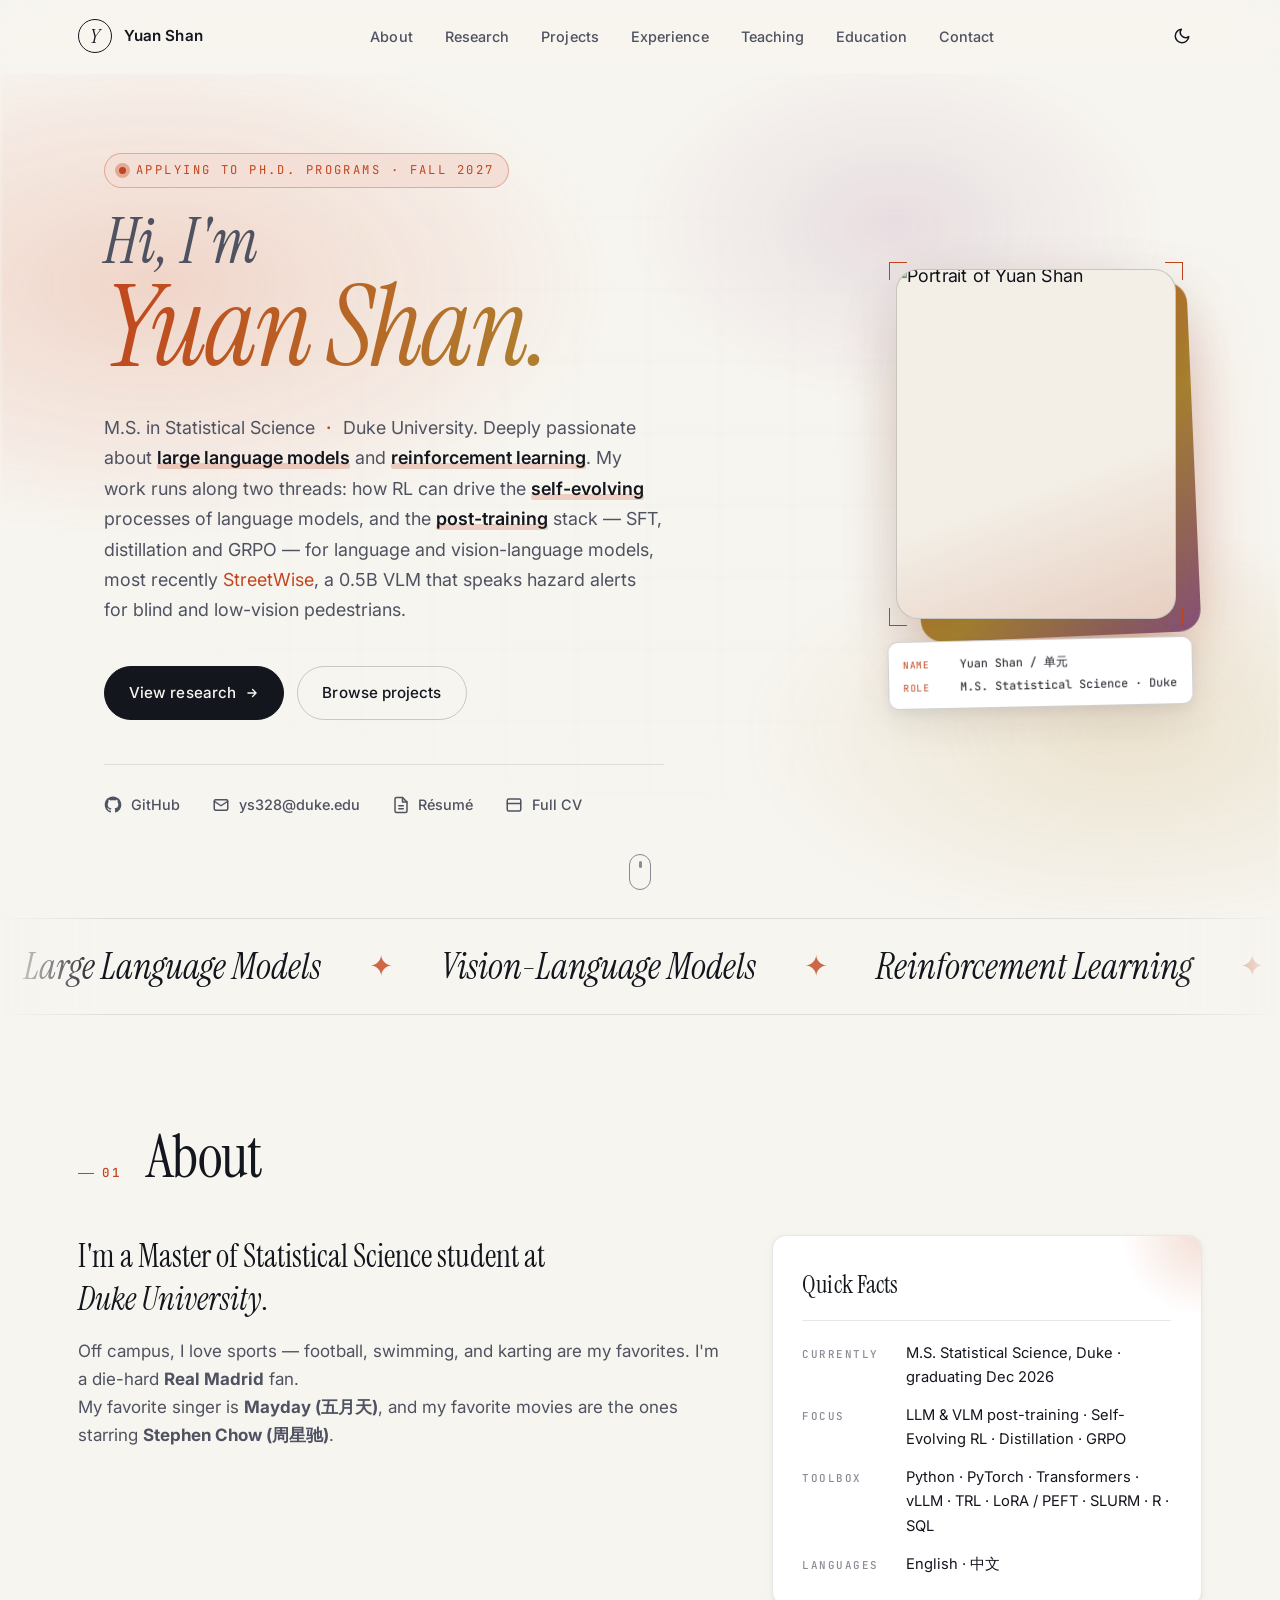
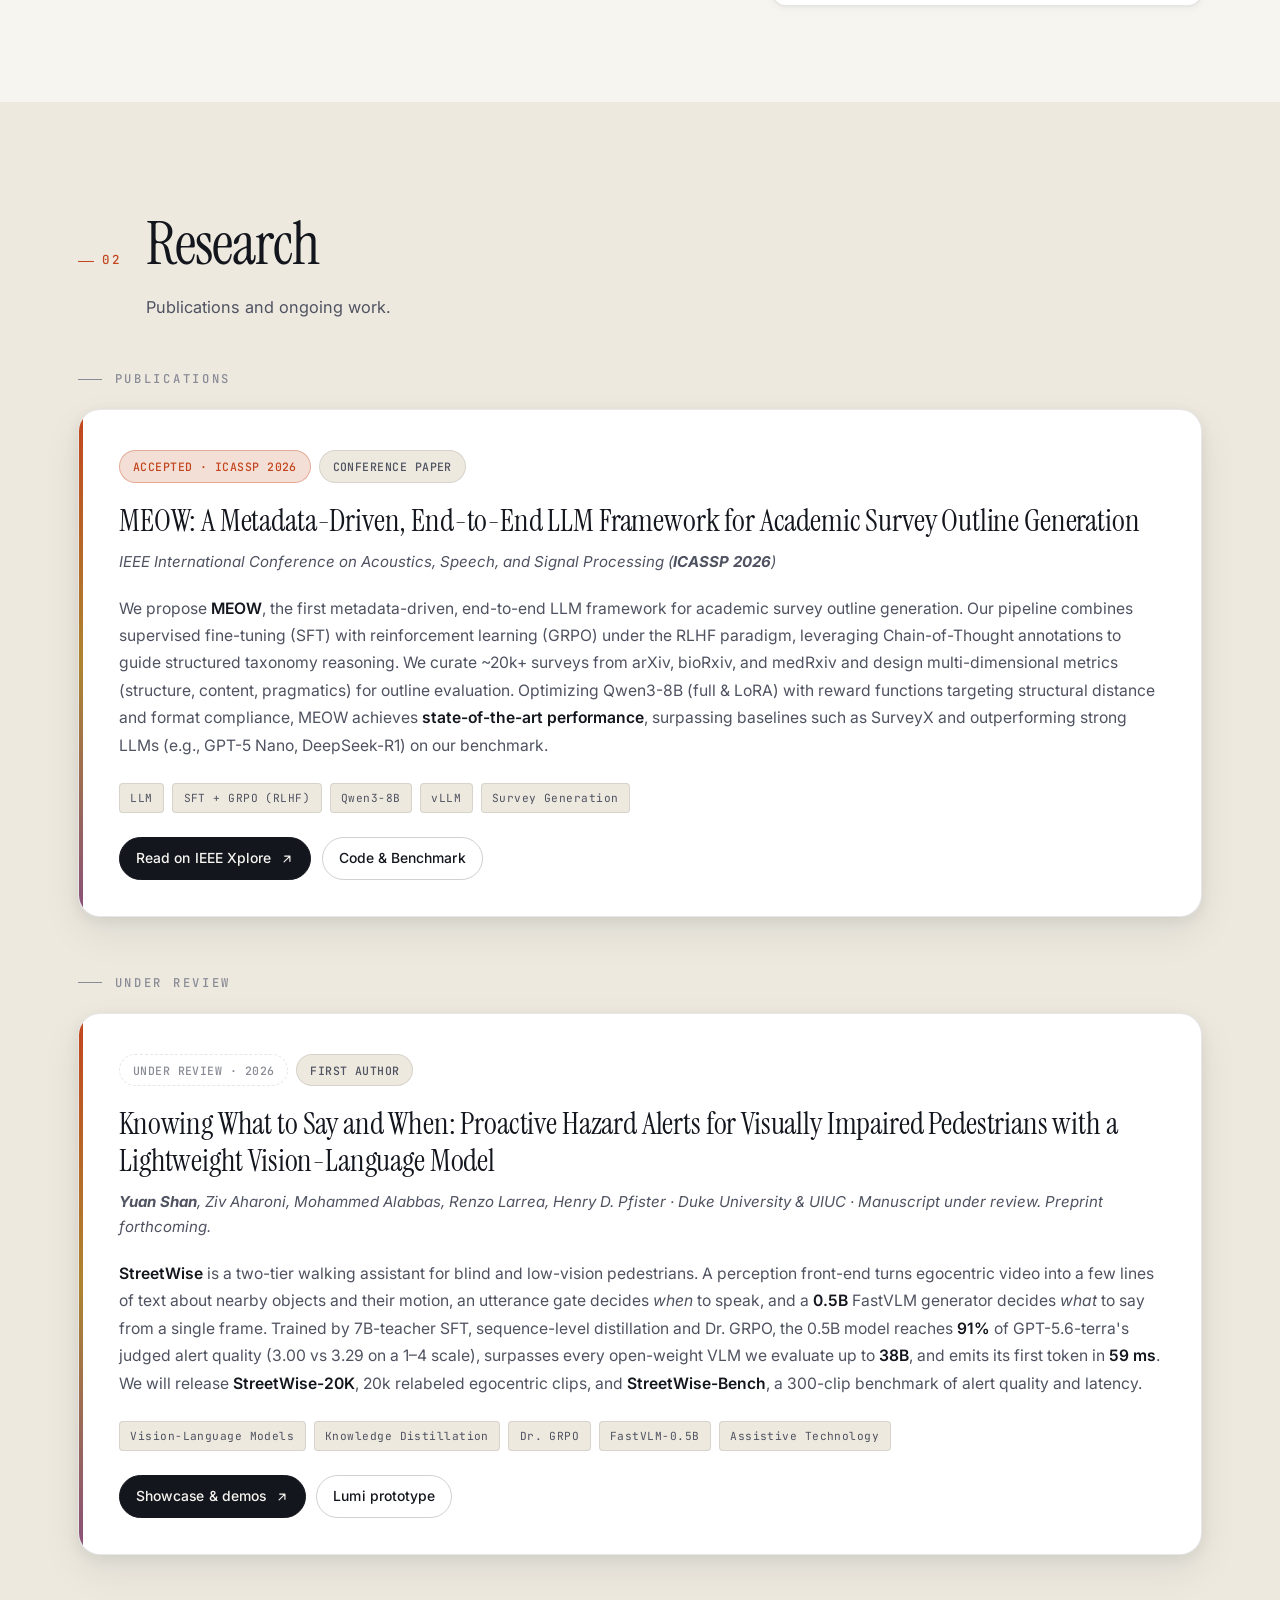
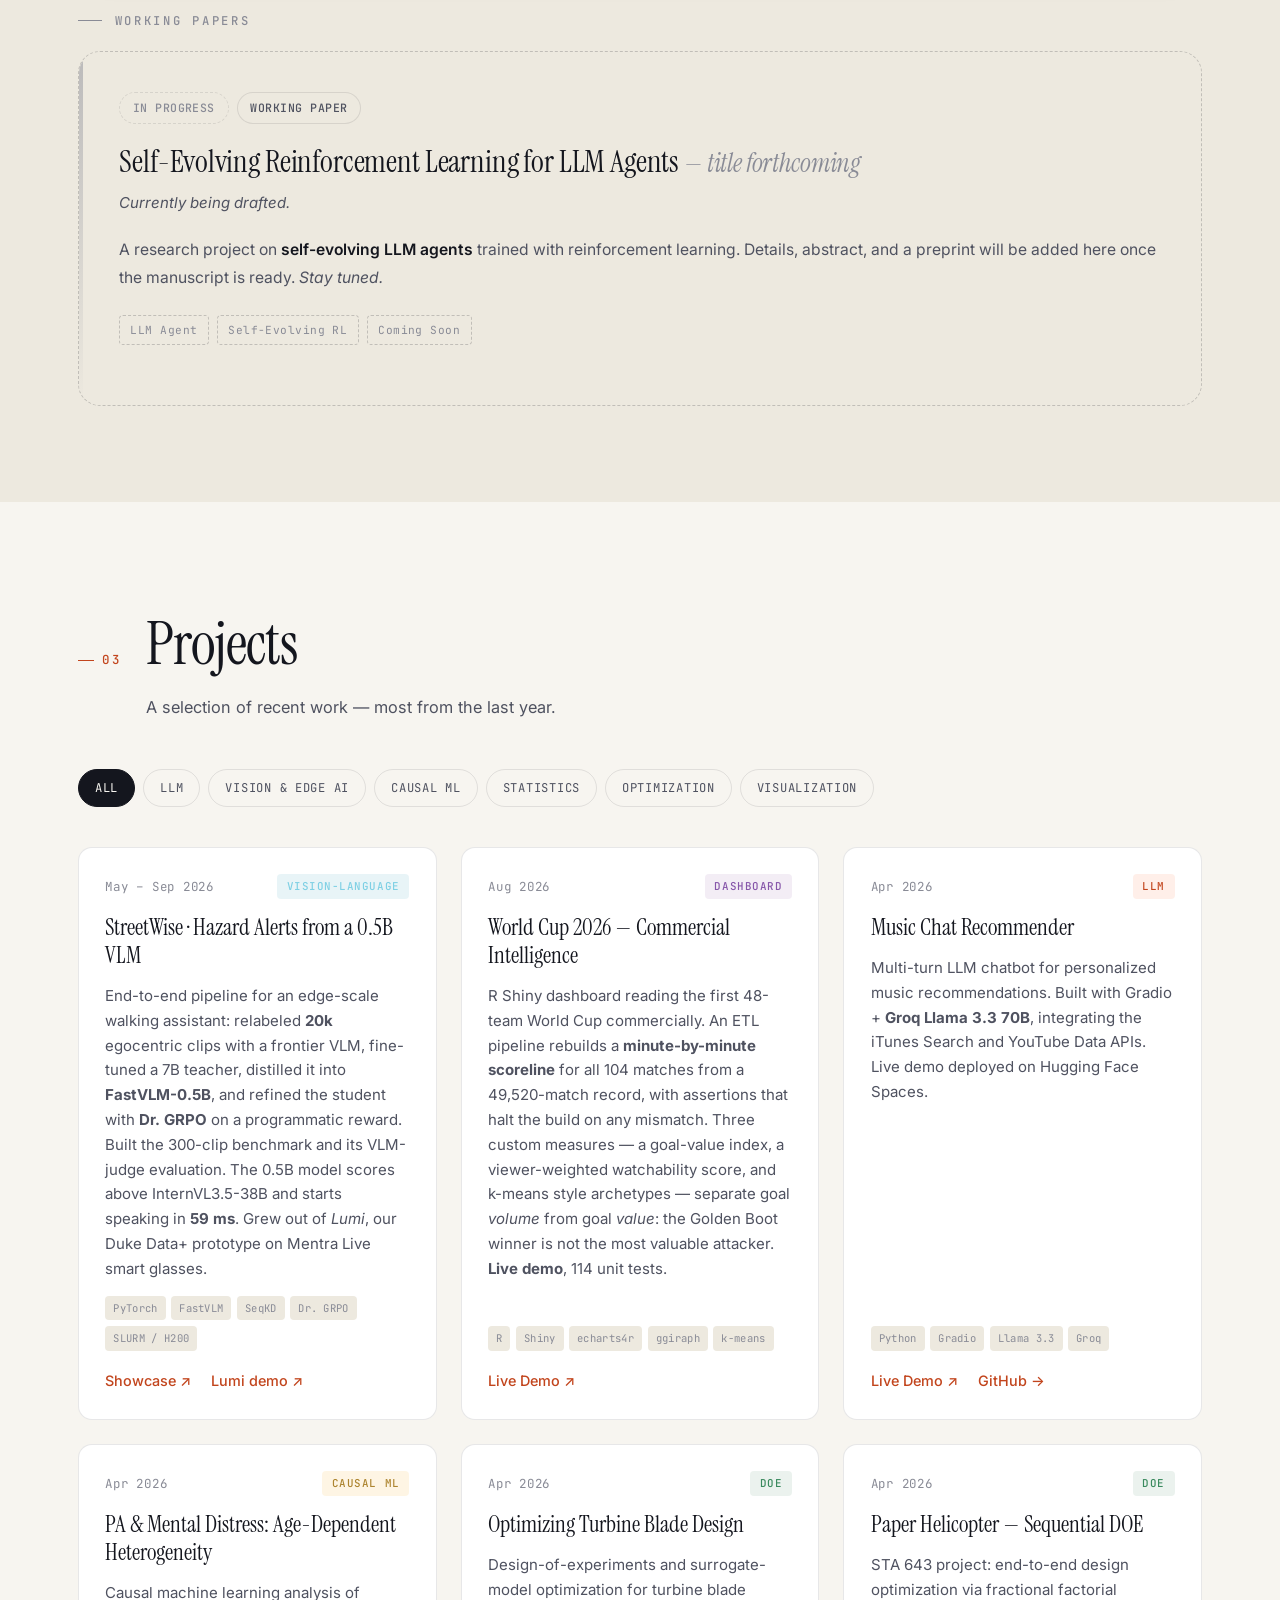
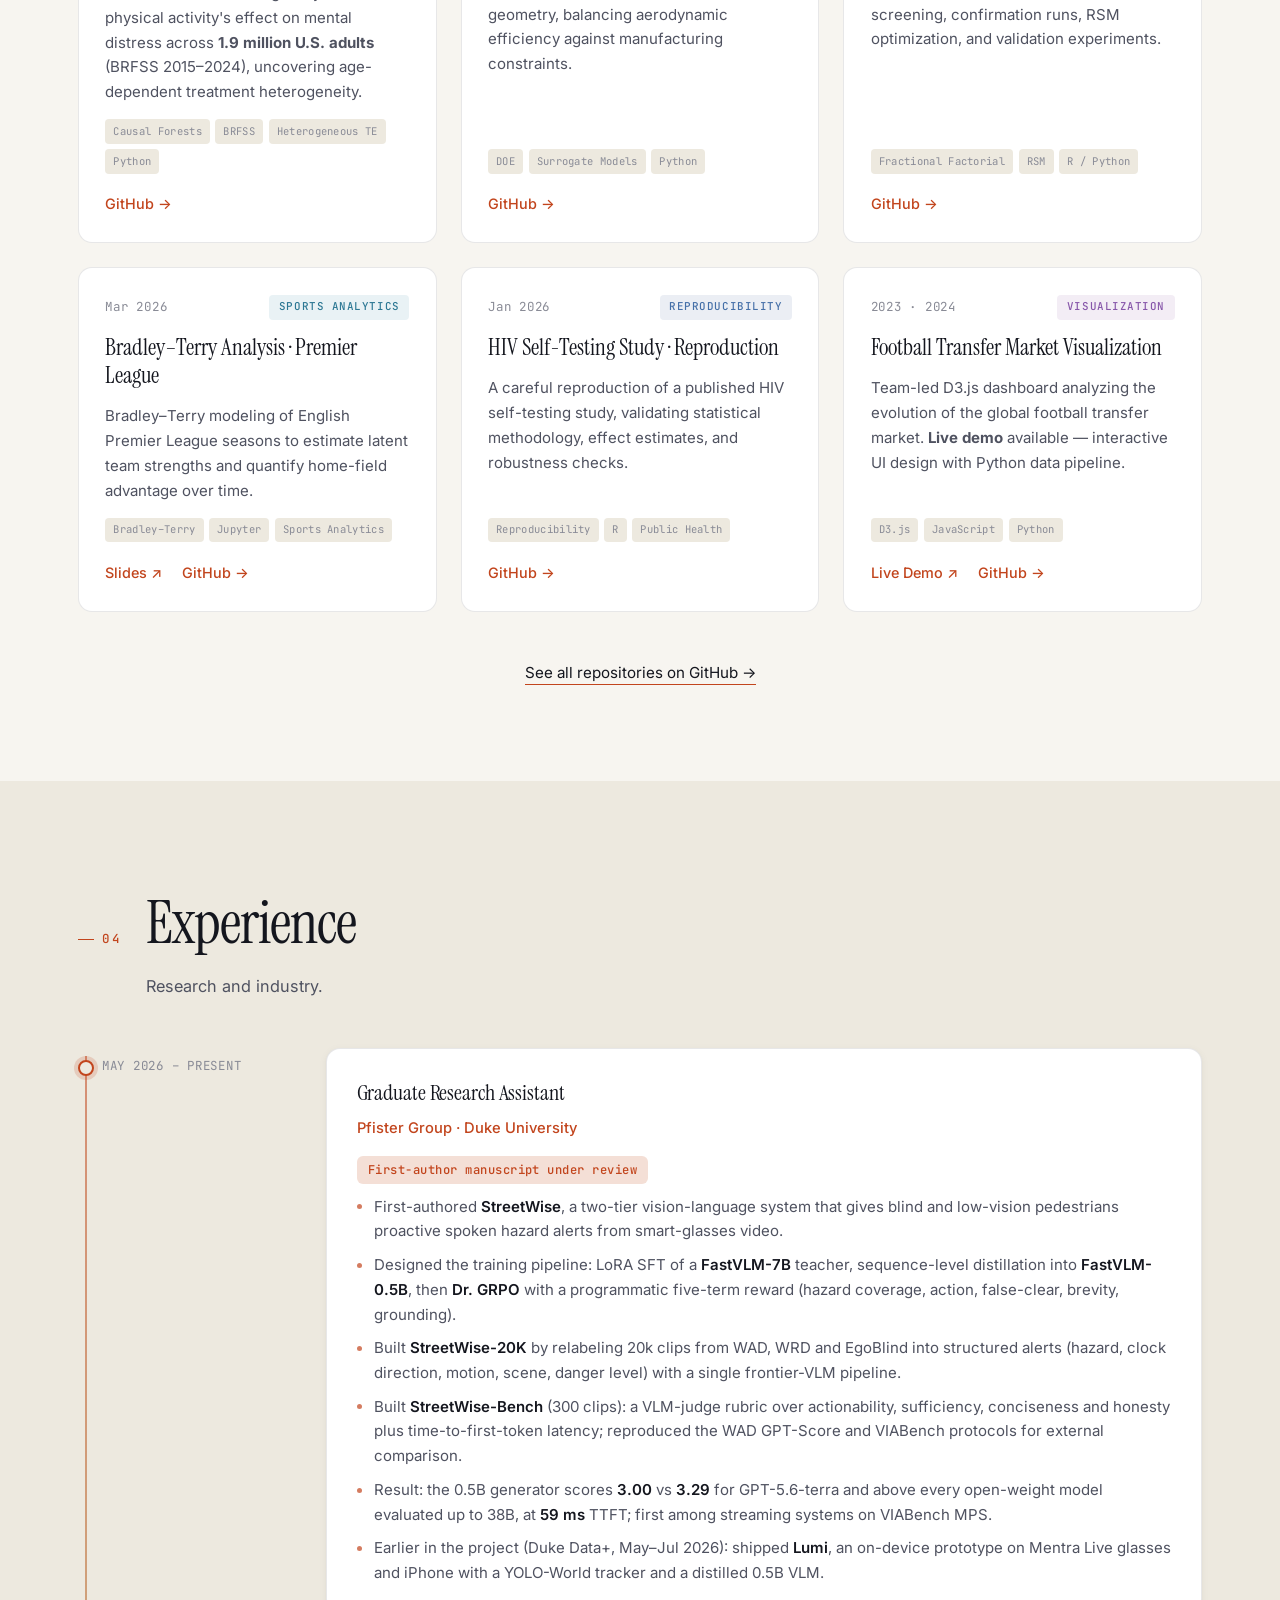
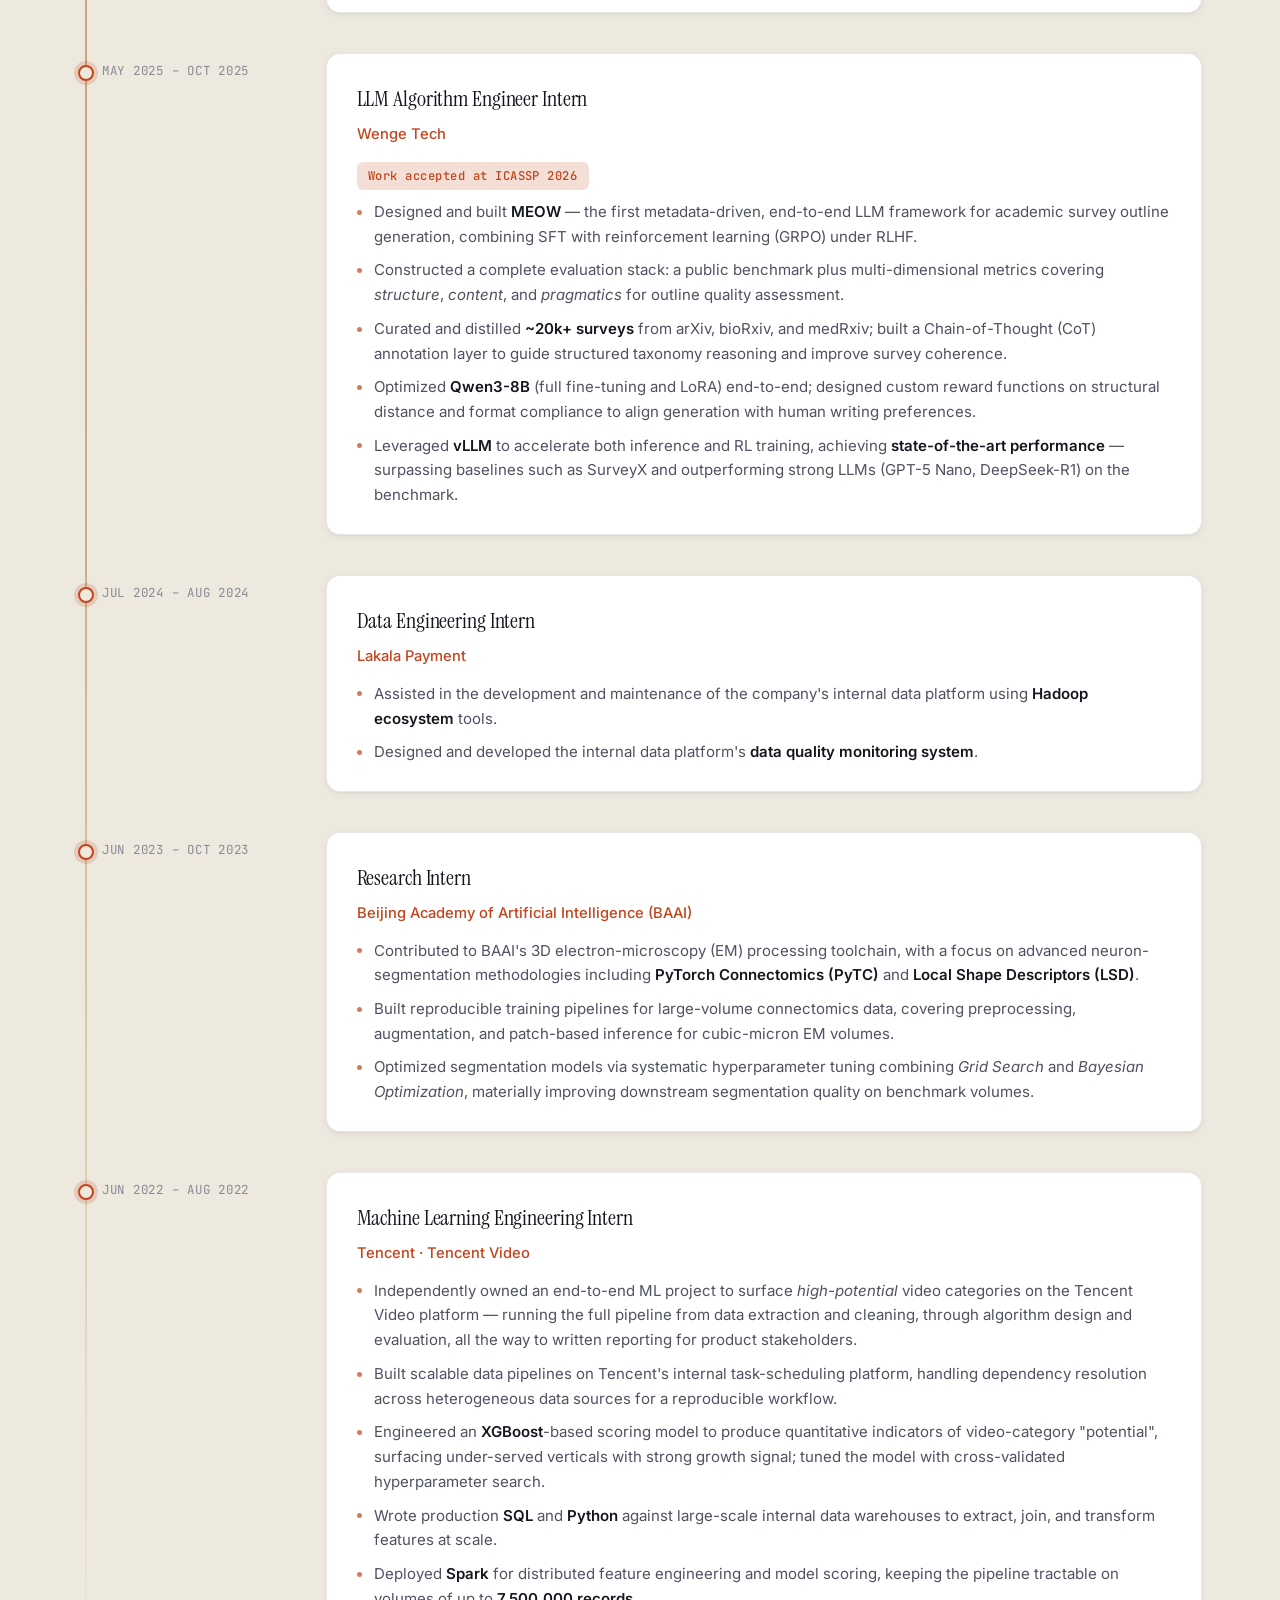
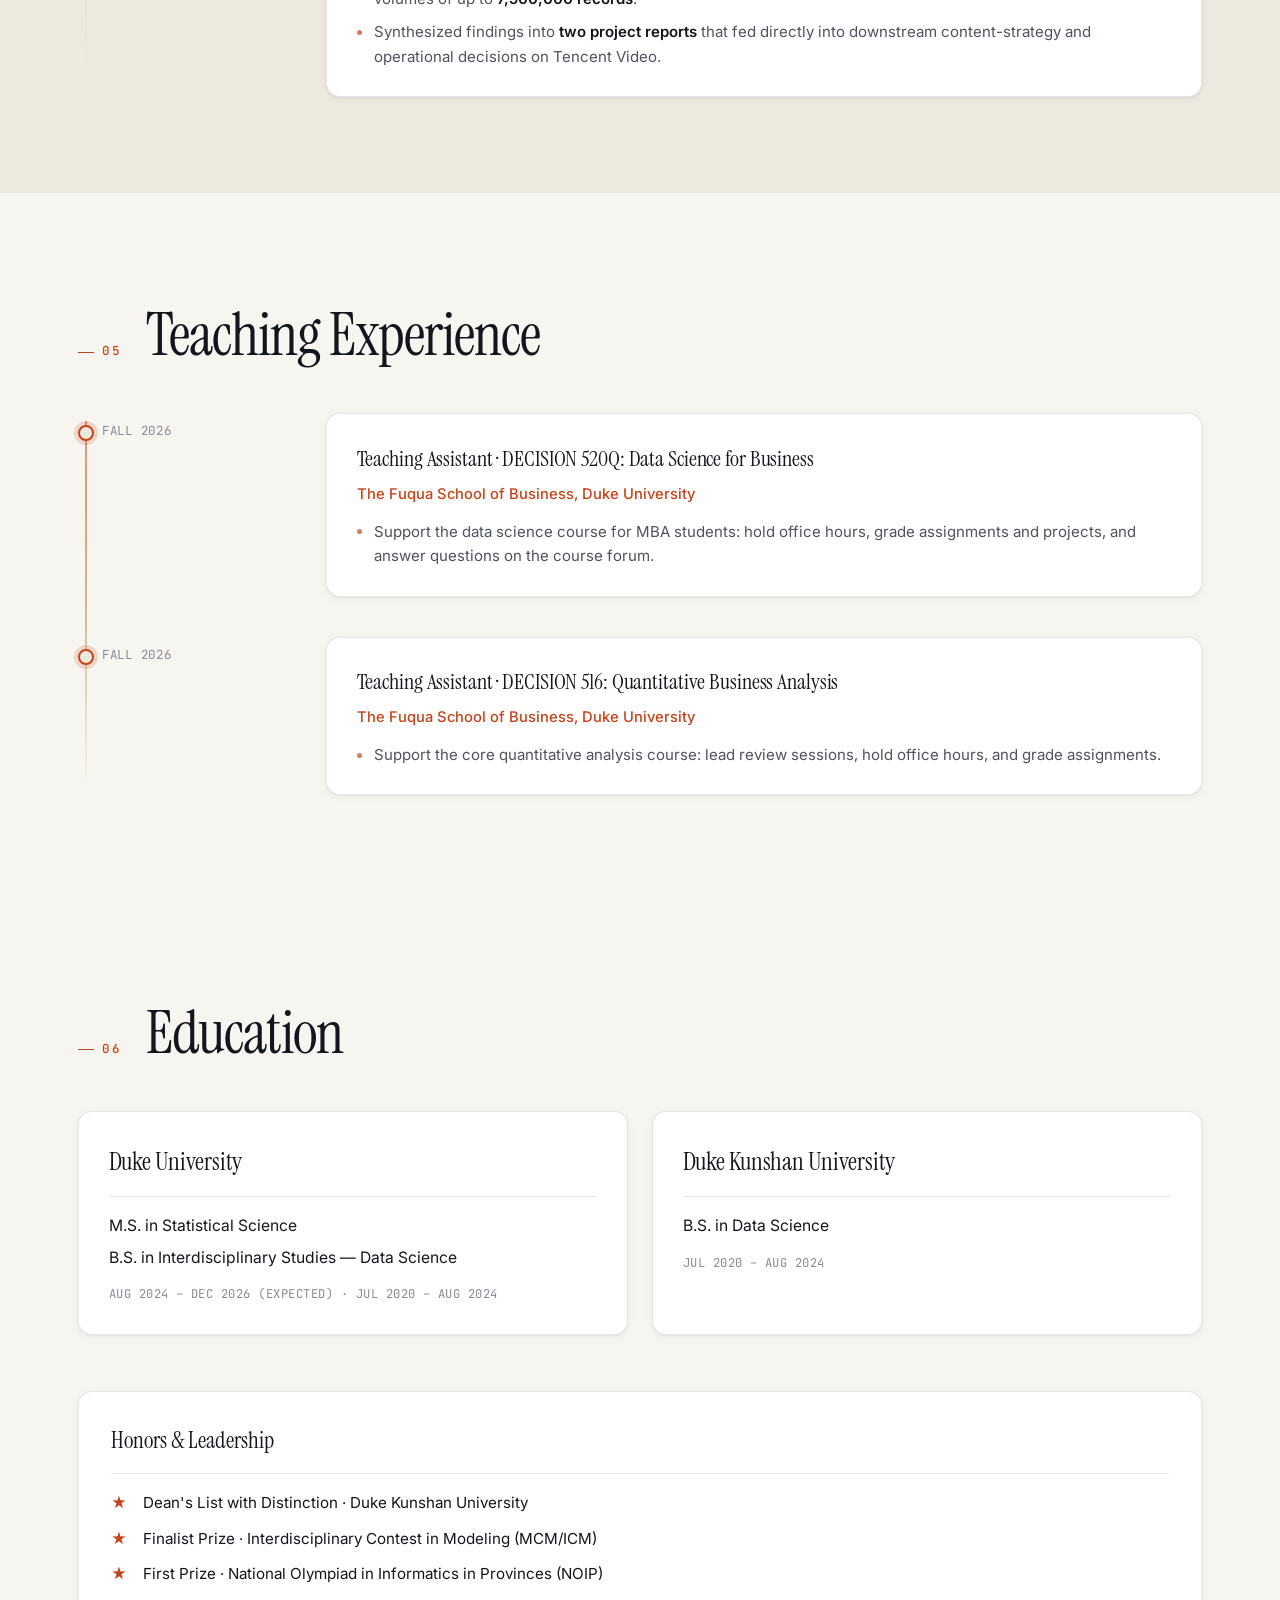
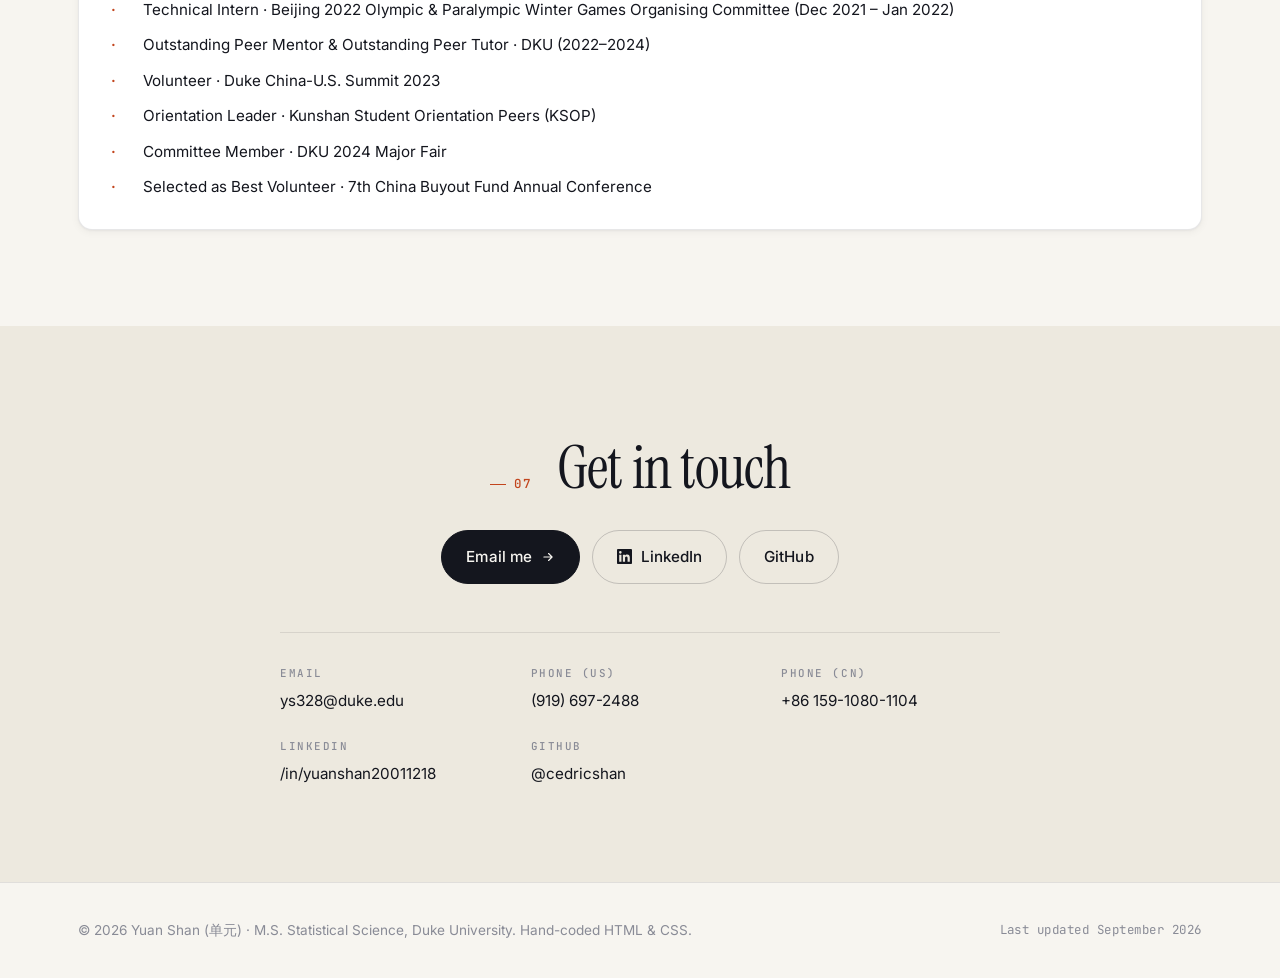
==== commit 4e13f421: "Teaching: add DECISION 520Q Data Science for Business TA entry (site + CV) Co-Authored-By: Claude Fa" ====
--- a/index.html
+++ b/index.html
@@ -746,6 +746,18 @@
             <div class="t-dot"></div>
             <div class="t-time">Fall 2026</div>
             <div class="t-card">
+              <h3>Teaching Assistant · DECISION 520Q: Data Science for Business</h3>
+              <p class="t-org">The Fuqua School of Business, Duke University</p>
+              <ul>
+                <li>Support the data science course for MBA students: hold office hours, grade assignments and projects, and answer questions on the course forum.</li>
+              </ul>
+            </div>
+          </li>
+
+          <li class="timeline-item reveal">
+            <div class="t-dot"></div>
+            <div class="t-time">Fall 2026</div>
+            <div class="t-card">
               <h3>Teaching Assistant · DECISION 516: Quantitative Business Analysis</h3>
               <p class="t-org">The Fuqua School of Business, Duke University</p>
               <ul>
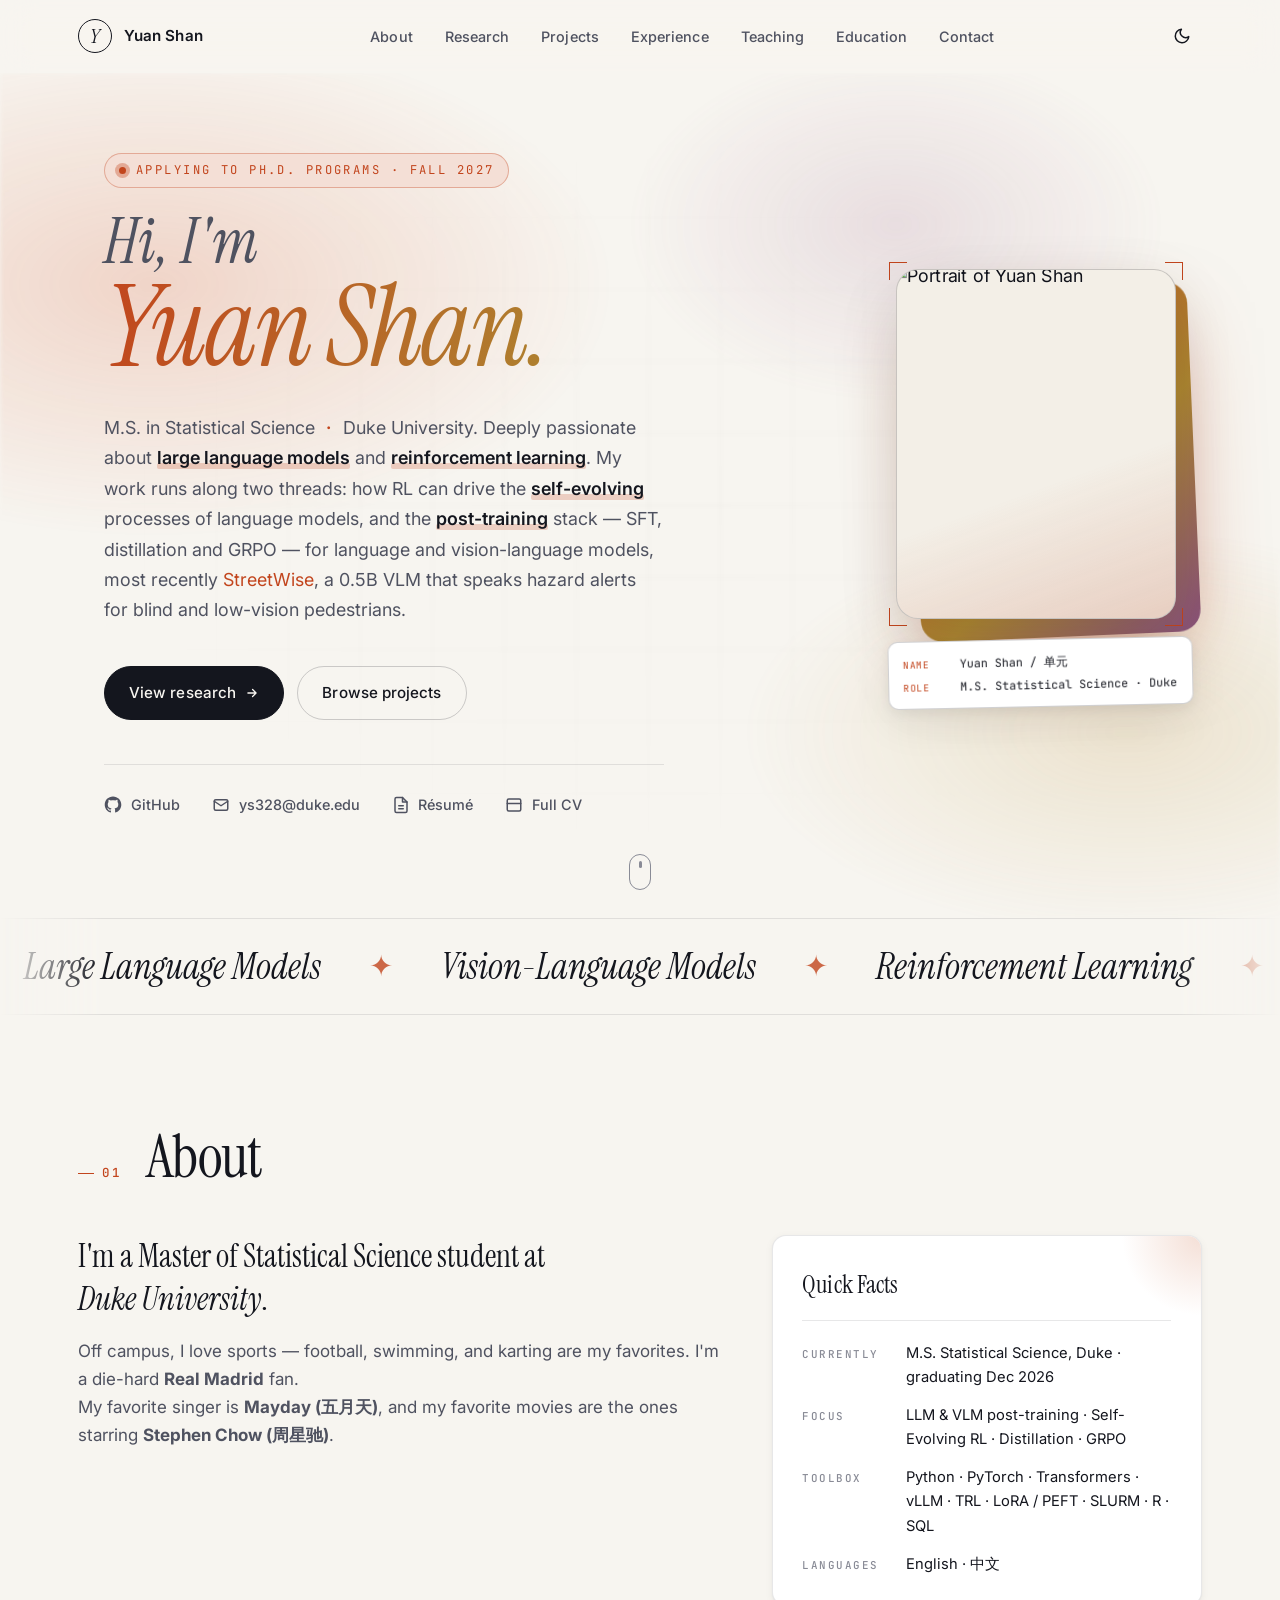
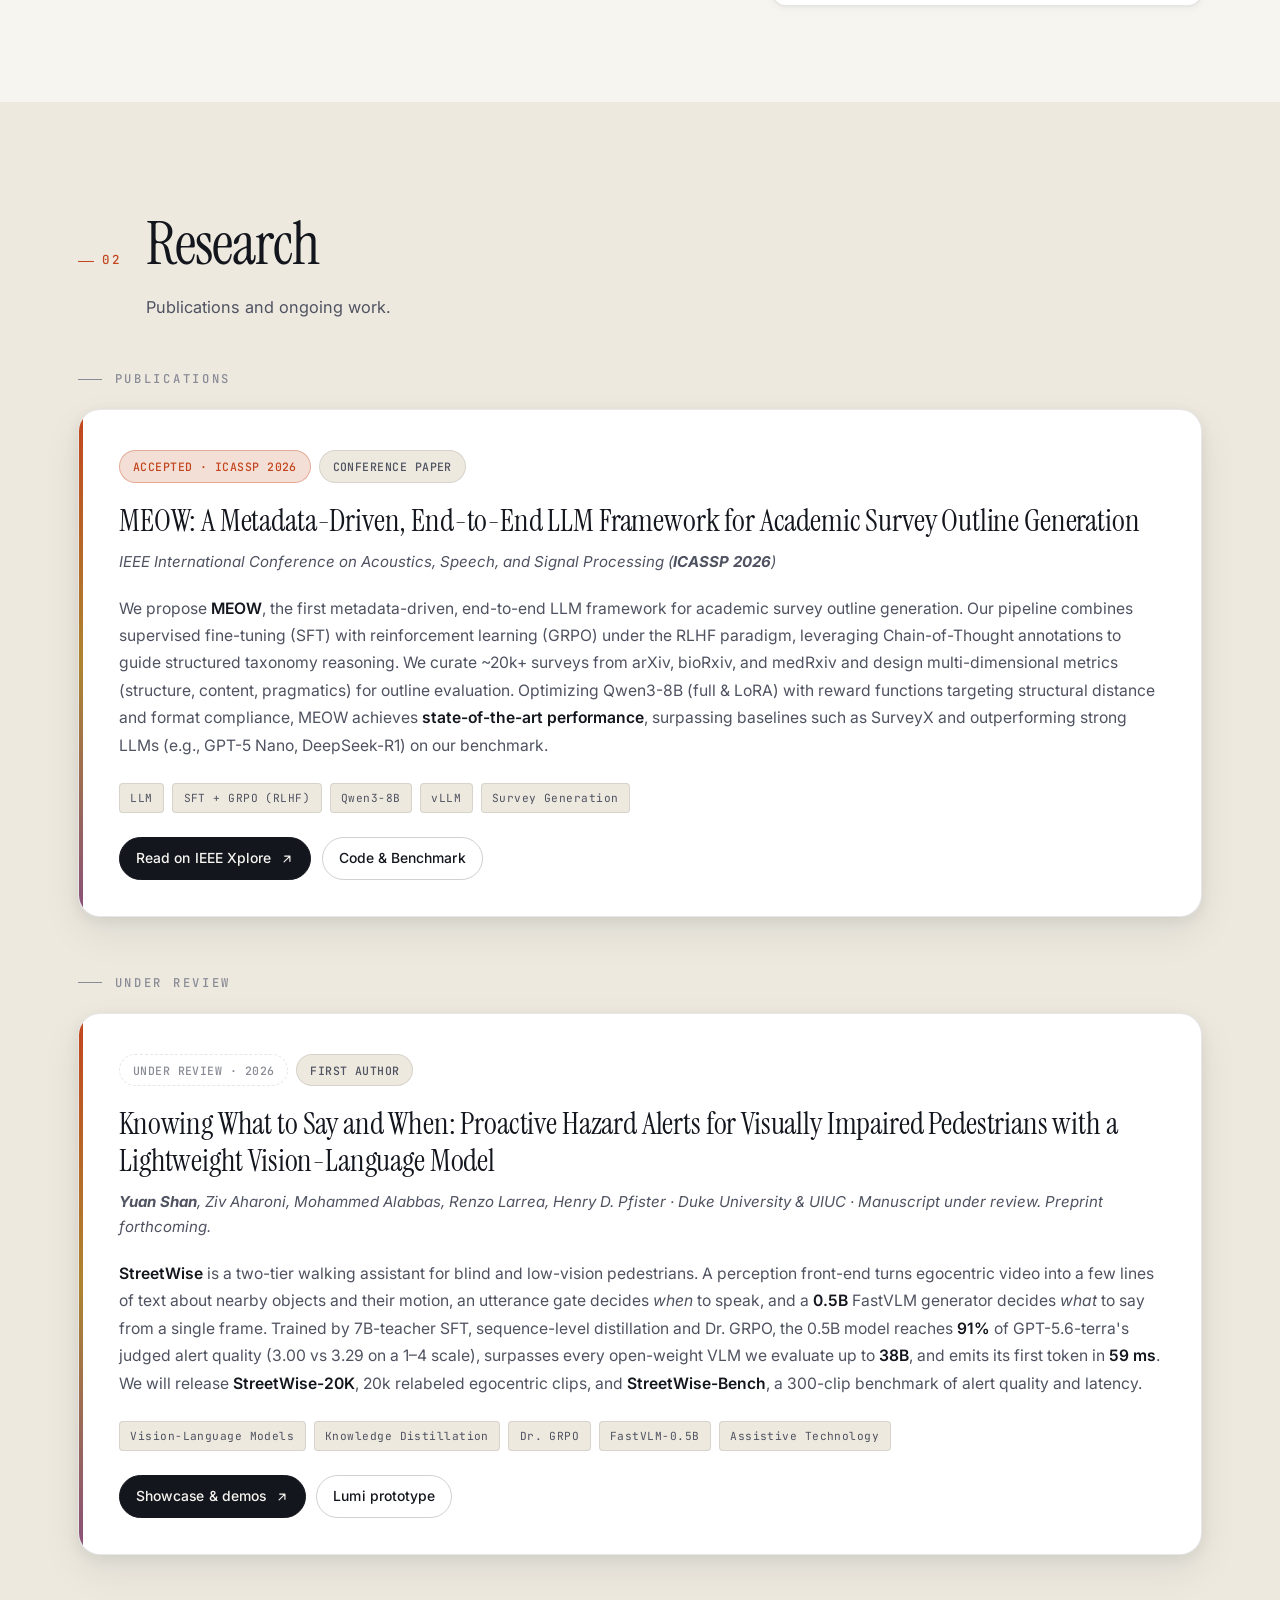
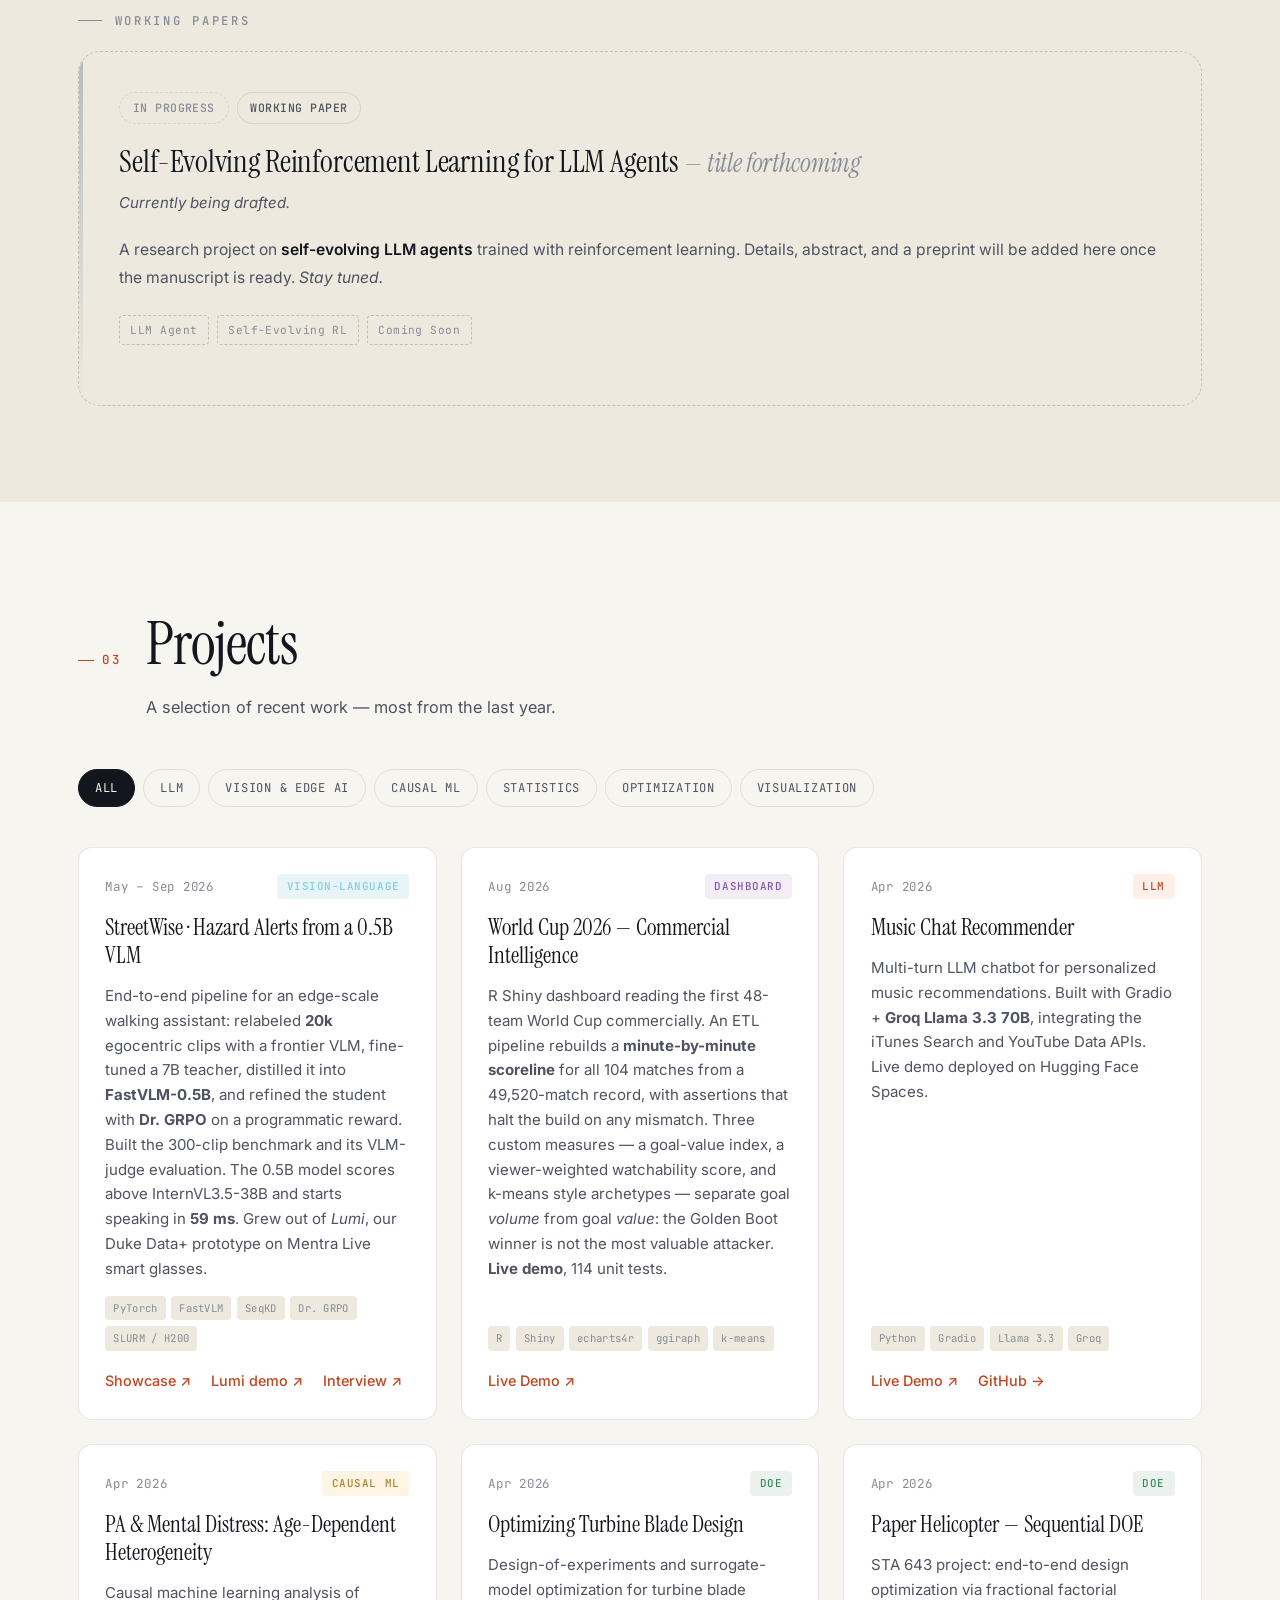
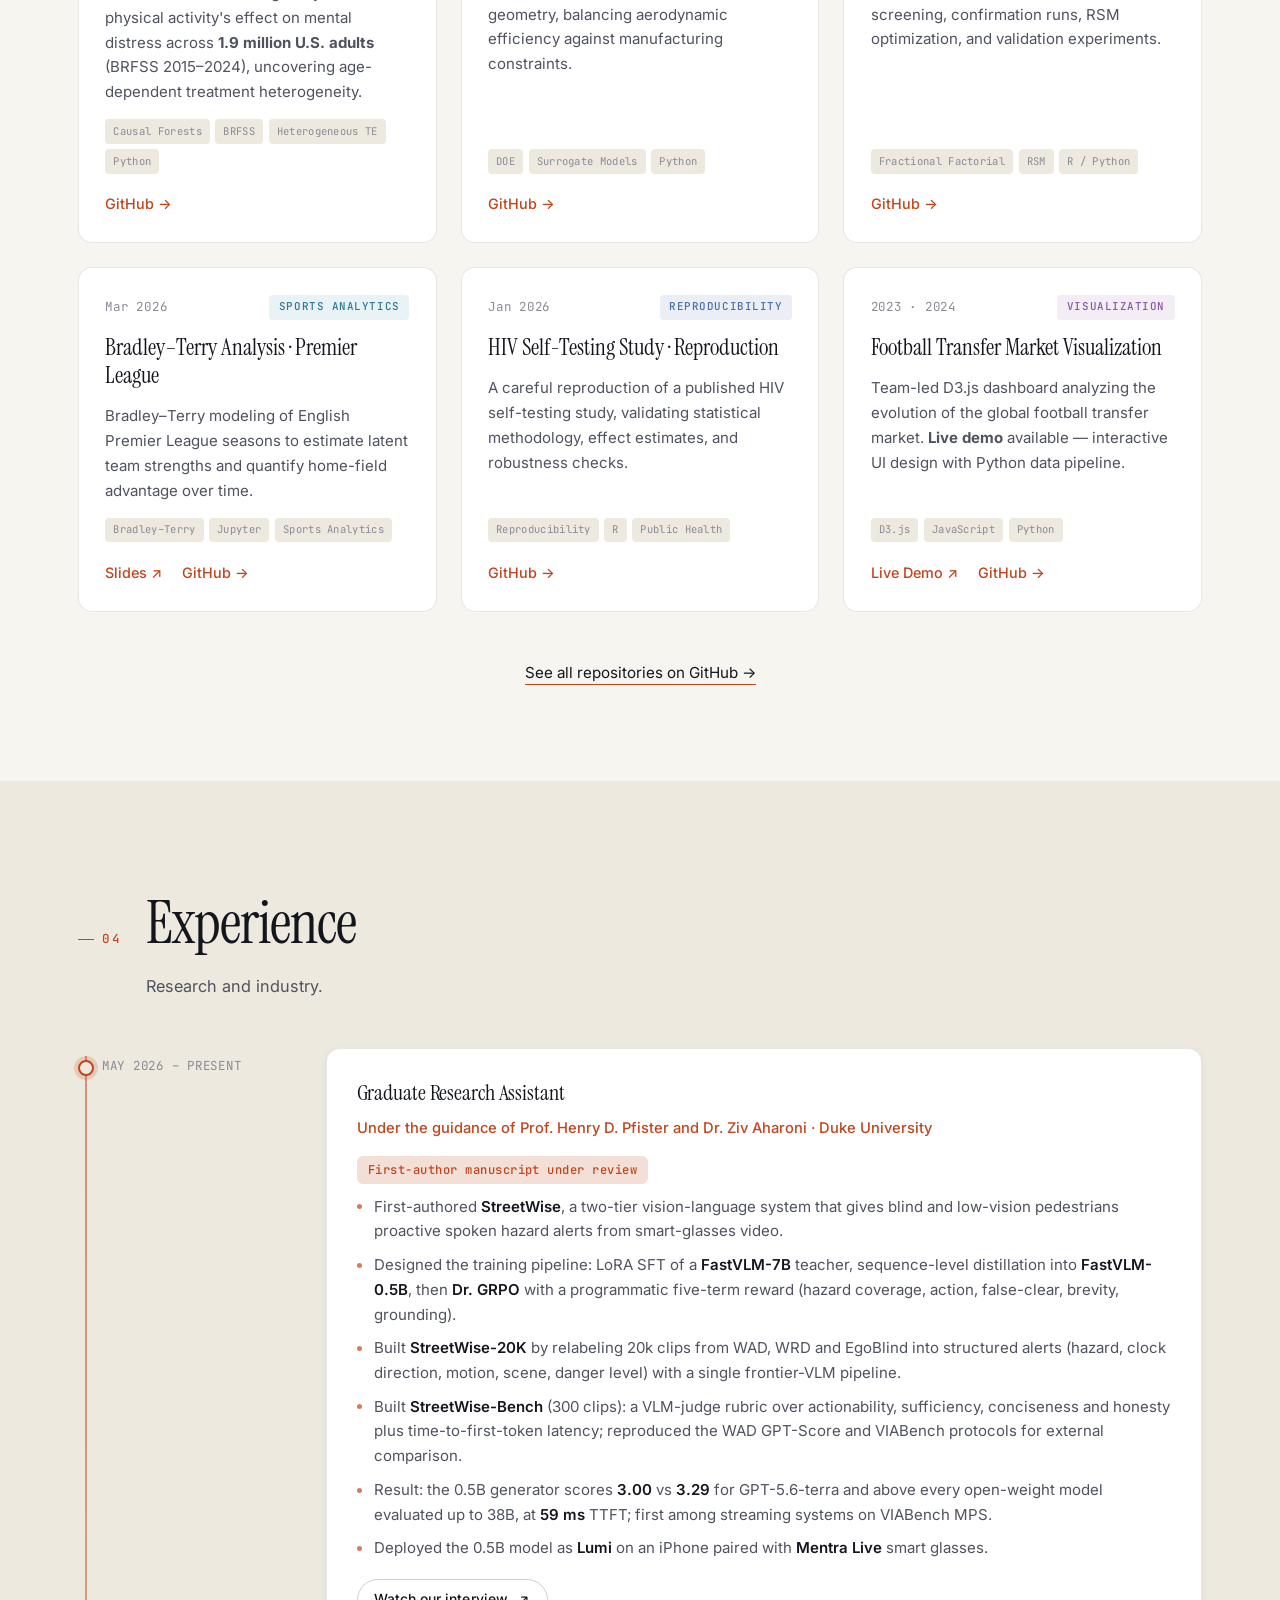
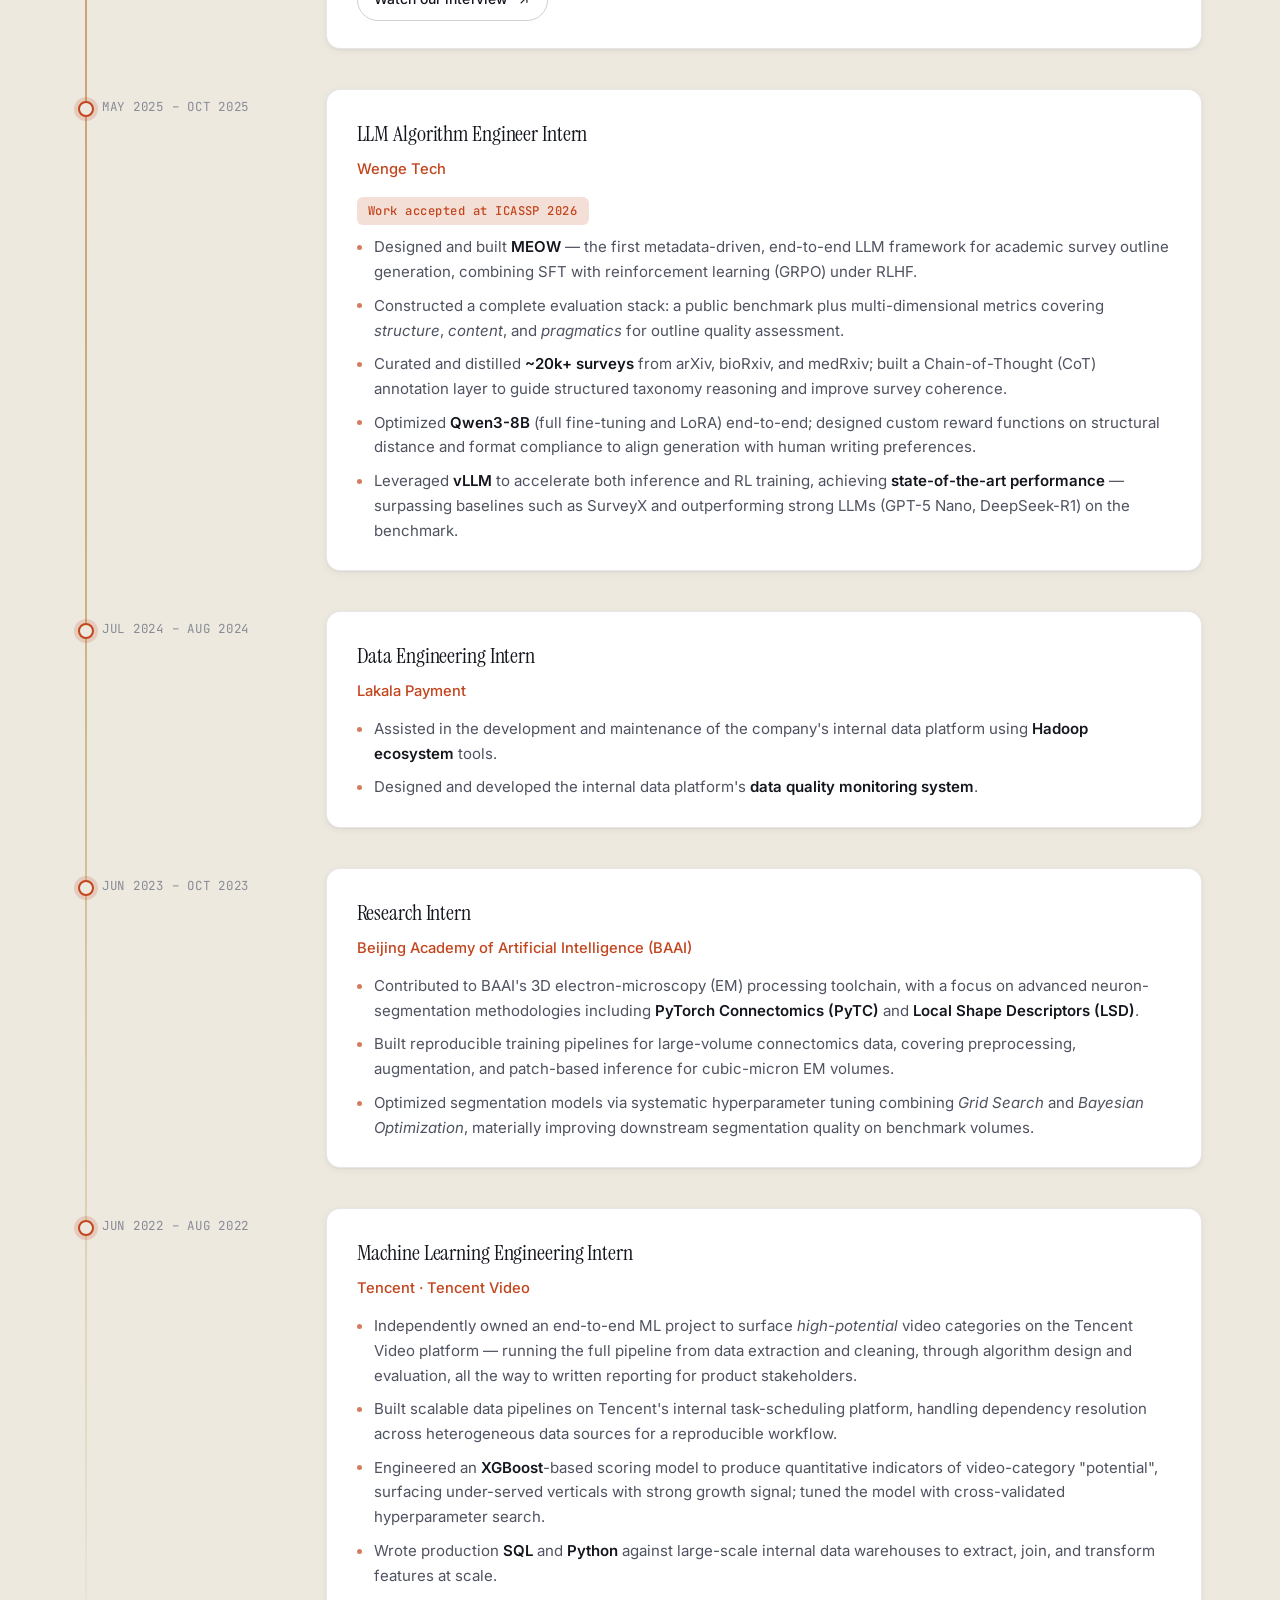
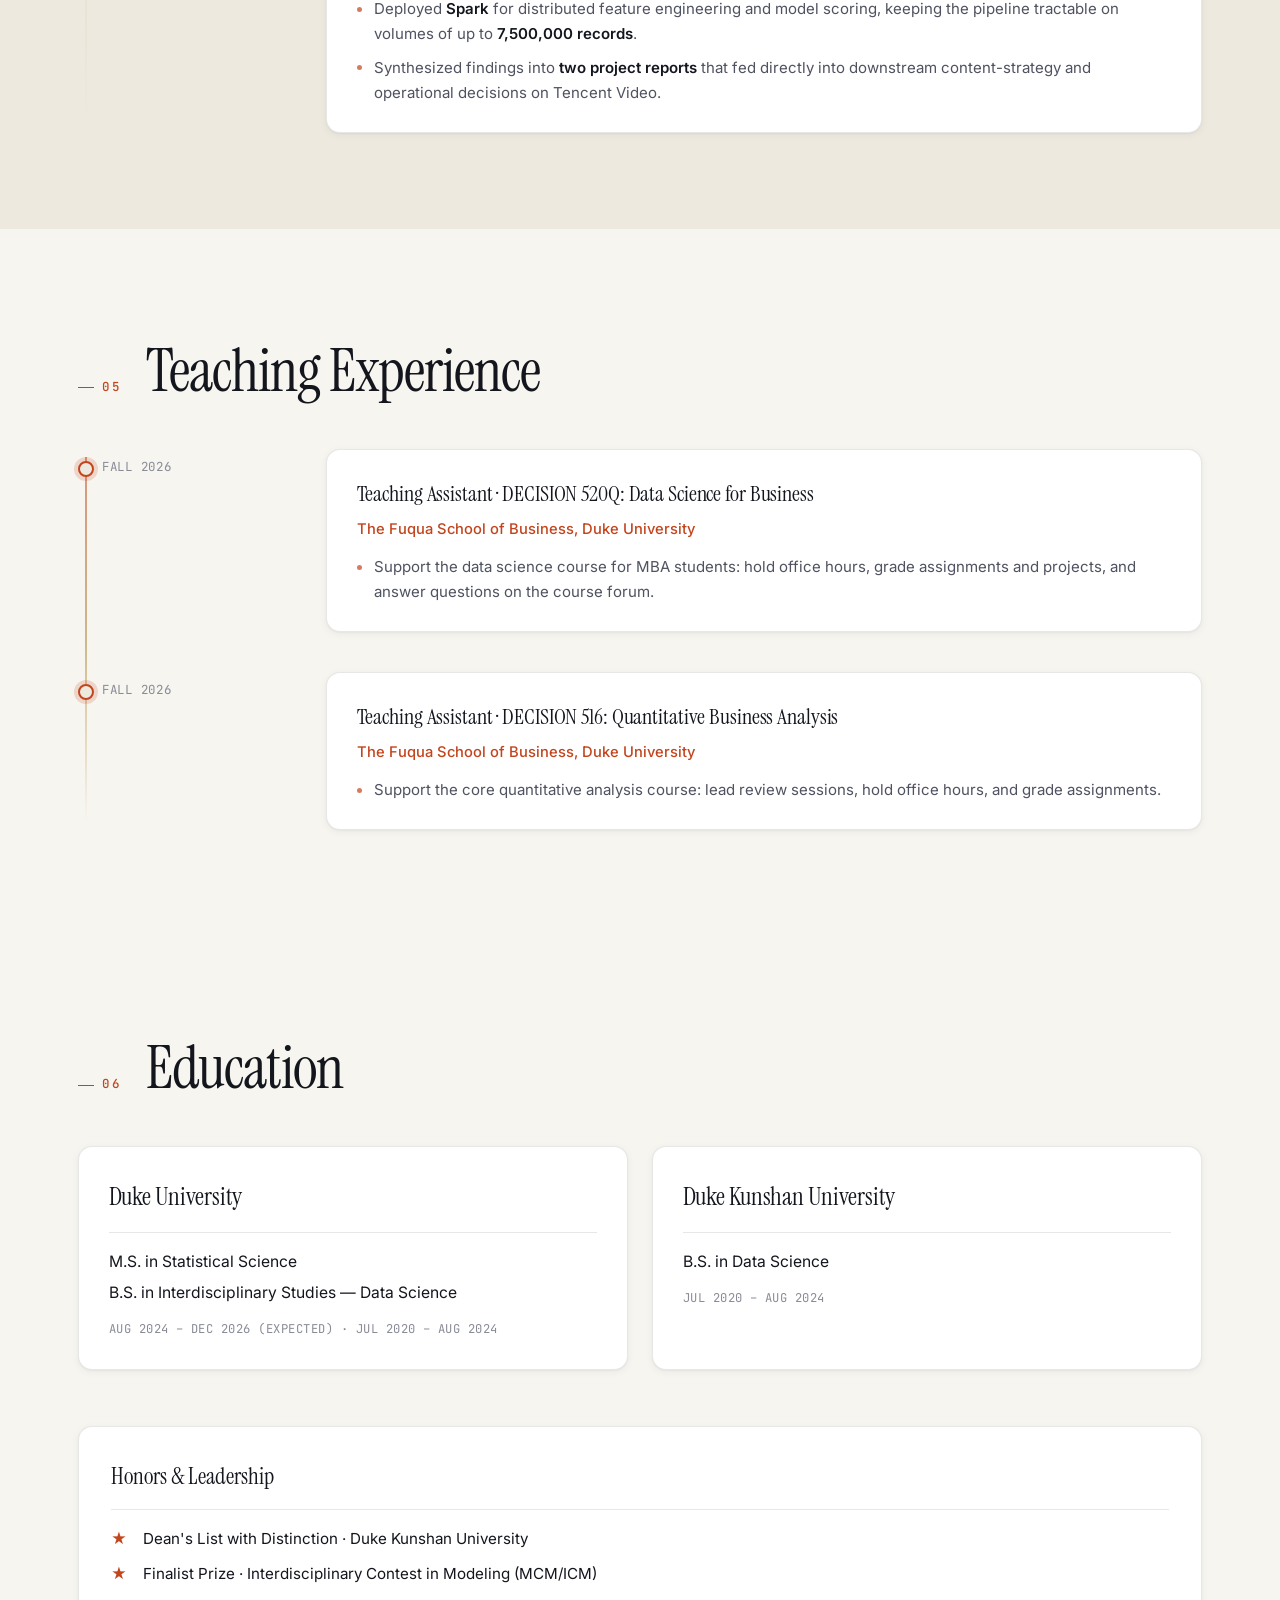
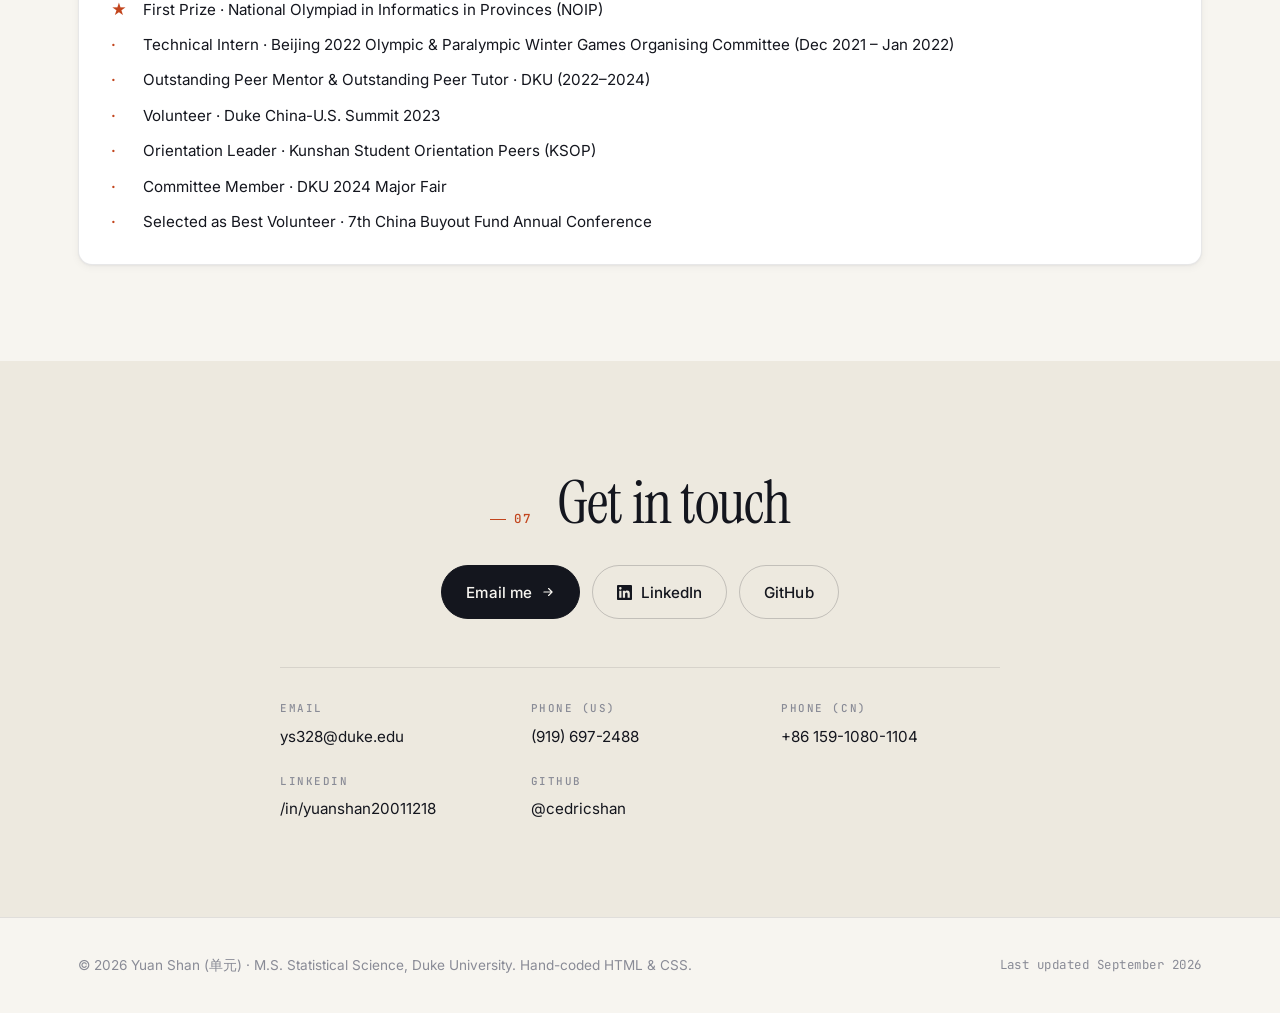
==== commit d531d557: "Experience: name advisors, add interview video, reword Lumi deployment bullet (site, CV, resume) Co-" ====
--- a/index.html
+++ b/index.html
@@ -464,6 +464,7 @@
             <div class="project-actions">
               <a href="https://cedricshan.github.io/streetwise/" target="_blank" rel="noopener">Showcase ↗</a>
               <a href="lumi/" target="_blank" rel="noopener">Lumi demo ↗</a>
+              <a href="https://www.youtube.com/watch?v=A2kWoNUxzRc&amp;t=81s" target="_blank" rel="noopener">Interview ↗</a>
             </div>
           </article>
 
@@ -654,7 +655,7 @@
             <div class="t-time">May 2026 – Present</div>
             <div class="t-card">
               <h3>Graduate Research Assistant</h3>
-              <p class="t-org">Pfister Group · Duke University</p>
+              <p class="t-org">Under the guidance of Prof. Henry D. Pfister and Dr. Ziv Aharoni · Duke University</p>
               <p class="t-note badge-inline">First-author manuscript under review</p>
               <ul>
                 <li>First-authored <strong>StreetWise</strong>, a two-tier vision-language system that gives blind and low-vision pedestrians proactive spoken hazard alerts from smart-glasses video.</li>
@@ -662,8 +663,14 @@
                 <li>Built <strong>StreetWise-20K</strong> by relabeling 20k clips from WAD, WRD and EgoBlind into structured alerts (hazard, clock direction, motion, scene, danger level) with a single frontier-VLM pipeline.</li>
                 <li>Built <strong>StreetWise-Bench</strong> (300 clips): a VLM-judge rubric over actionability, sufficiency, conciseness and honesty plus time-to-first-token latency; reproduced the WAD GPT-Score and VIABench protocols for external comparison.</li>
                 <li>Result: the 0.5B generator scores <strong>3.00</strong> vs <strong>3.29</strong> for GPT-5.6-terra and above every open-weight model evaluated up to 38B, at <strong>59&nbsp;ms</strong> TTFT; first among streaming systems on VIABench MPS.</li>
-                <li>Earlier in the project (Duke Data+, May–Jul 2026): shipped <strong>Lumi</strong>, an on-device prototype on Mentra Live glasses and iPhone with a YOLO-World tracker and a distilled 0.5B VLM.</li>
+                <li>Deployed the 0.5B model as <strong>Lumi</strong> on an iPhone paired with <strong>Mentra Live</strong> smart glasses.</li>
               </ul>
+              <p style="margin-top: 1.1rem;">
+                <a class="btn btn-ghost btn-sm" href="https://www.youtube.com/watch?v=A2kWoNUxzRc&amp;t=81s" target="_blank" rel="noopener">
+                  Watch our interview
+                  <svg width="14" height="14" viewBox="0 0 24 24" fill="none" stroke="currentColor" stroke-width="2" stroke-linecap="round" stroke-linejoin="round"><path d="M7 17 17 7M8 7h9v9"/></svg>
+                </a>
+              </p>
             </div>
           </li>
 
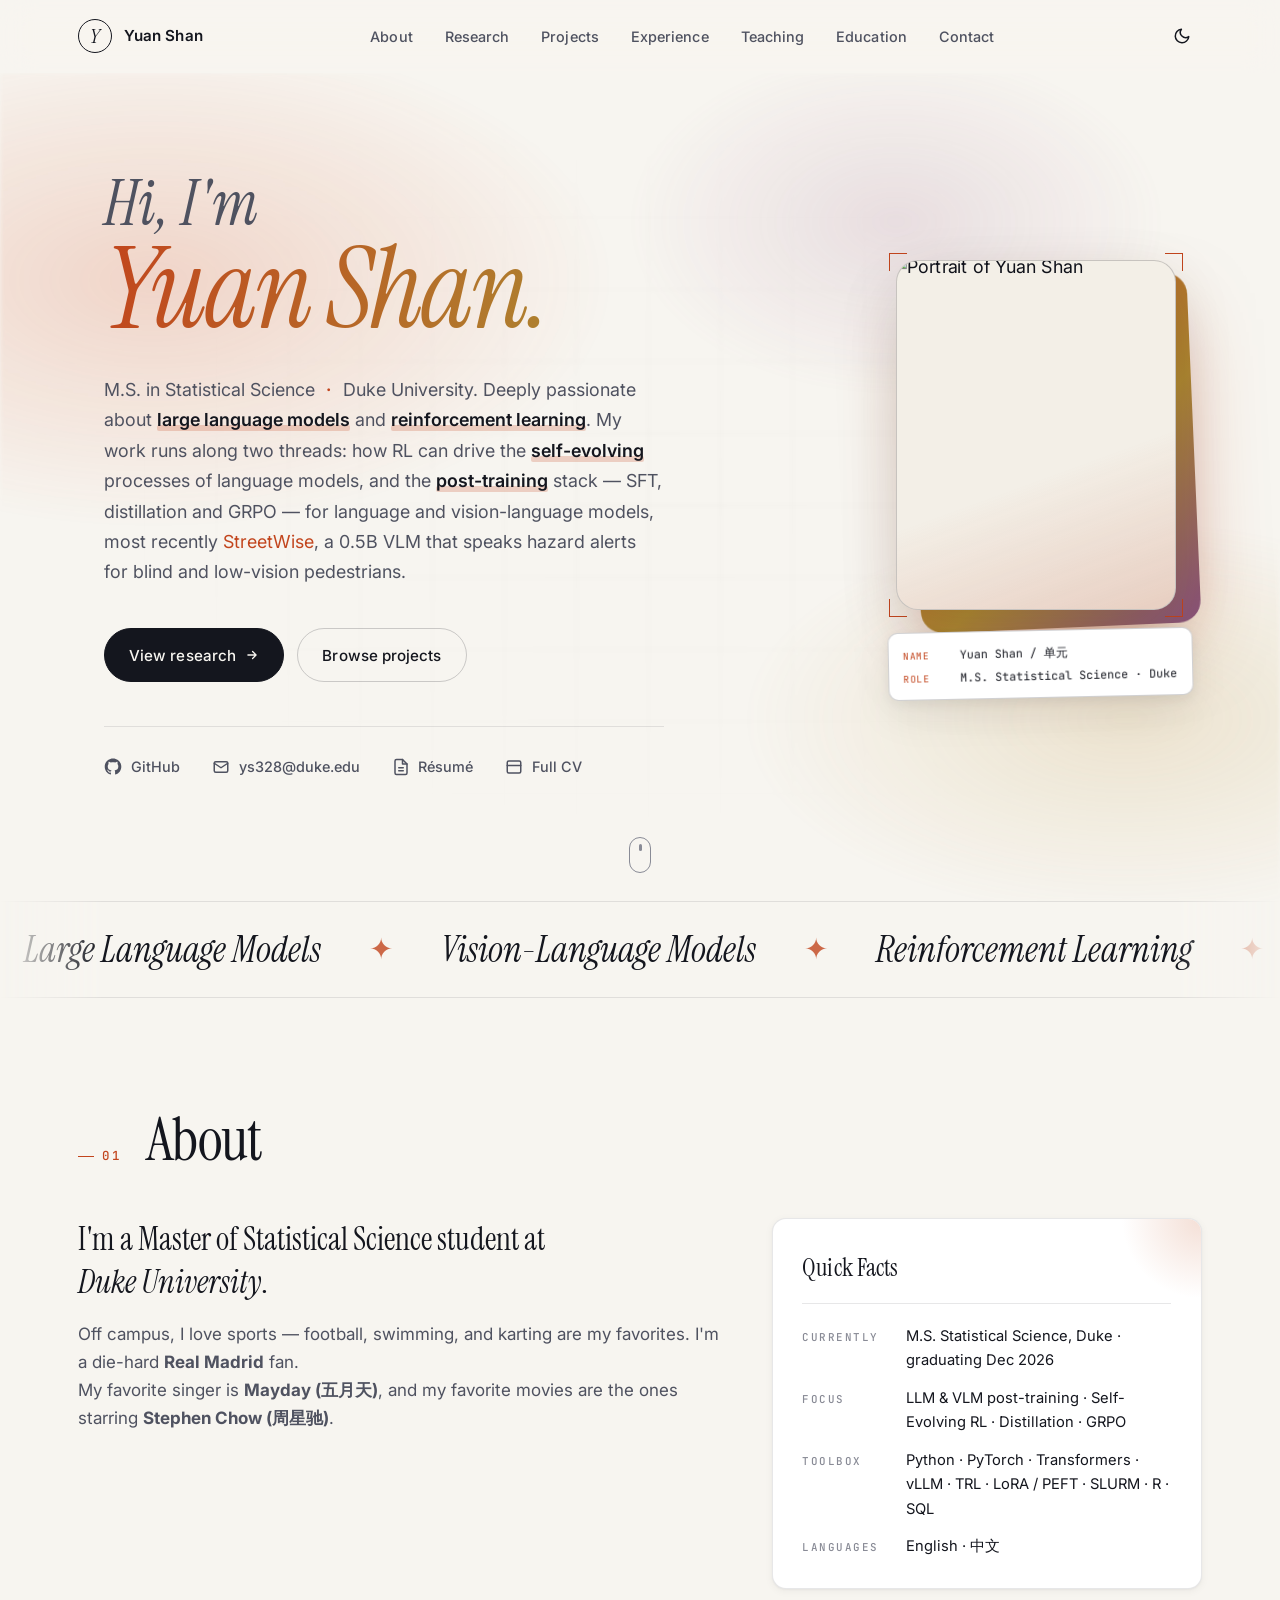
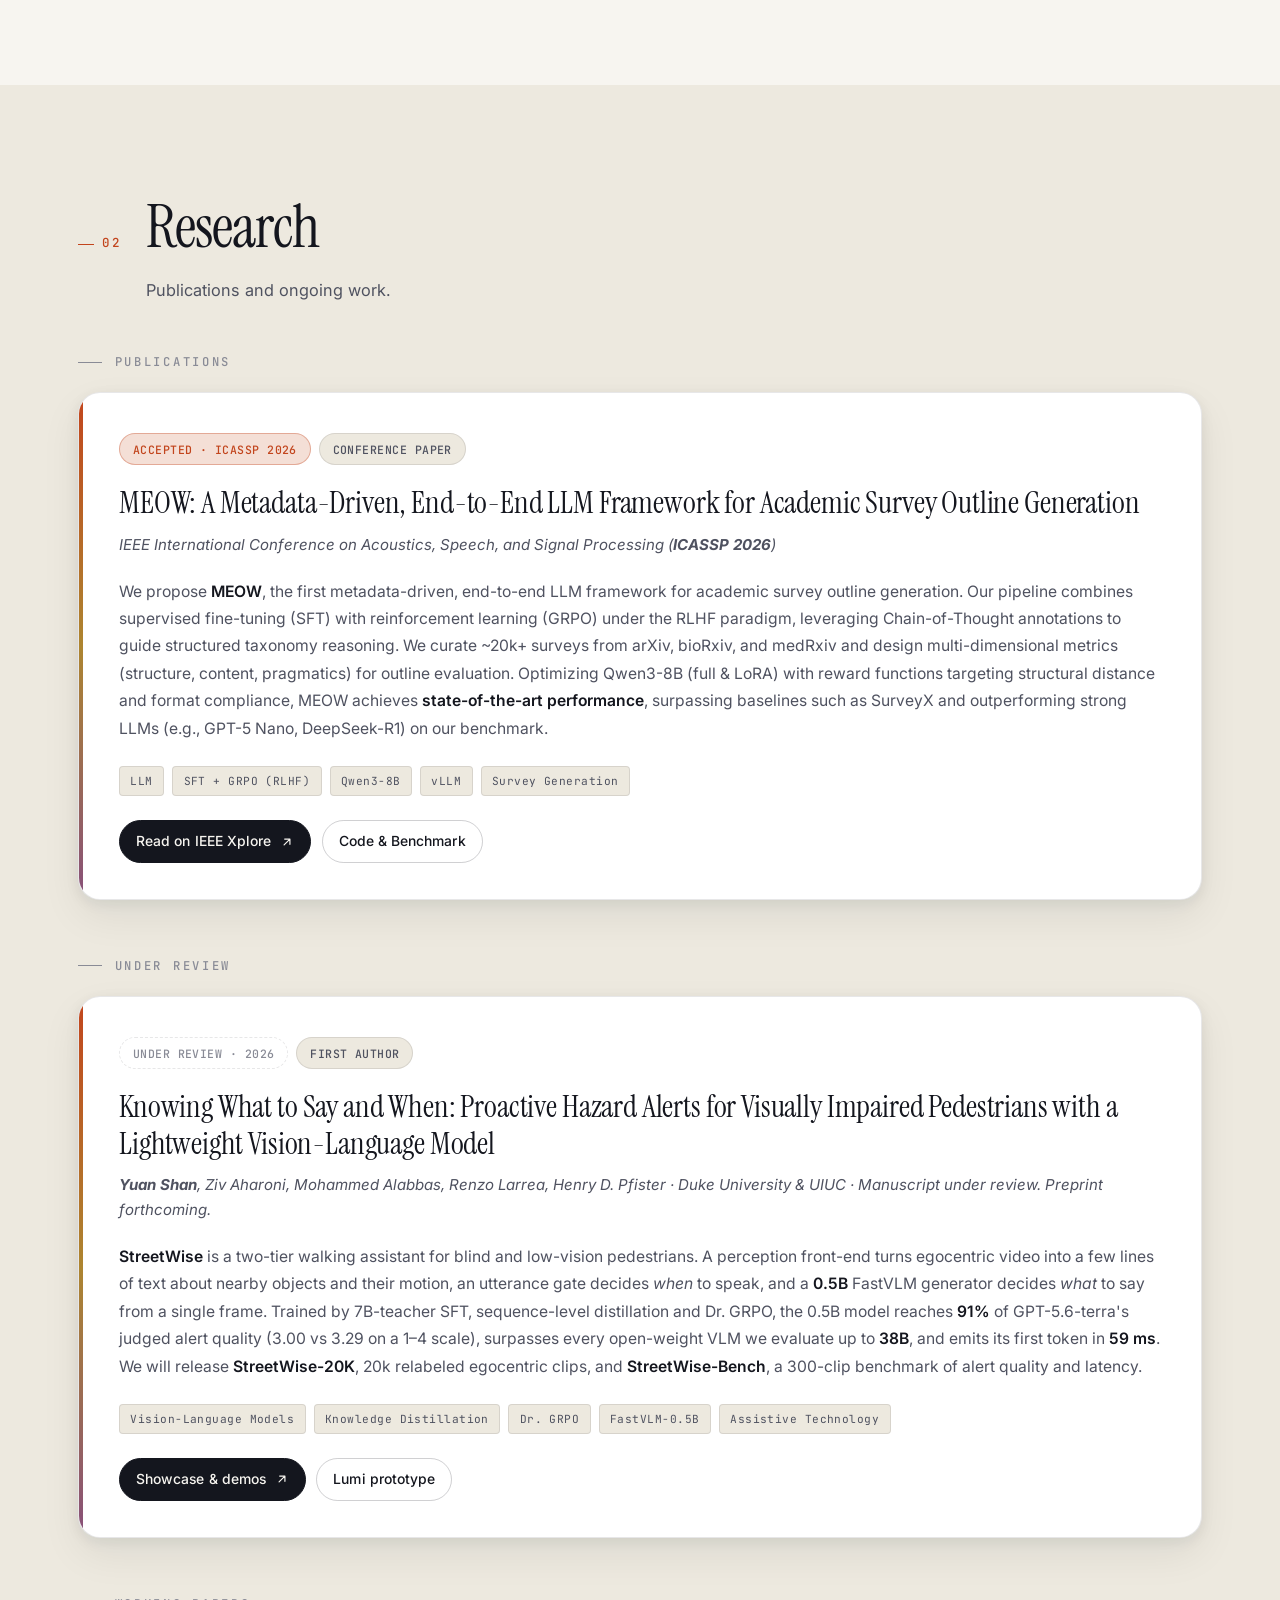
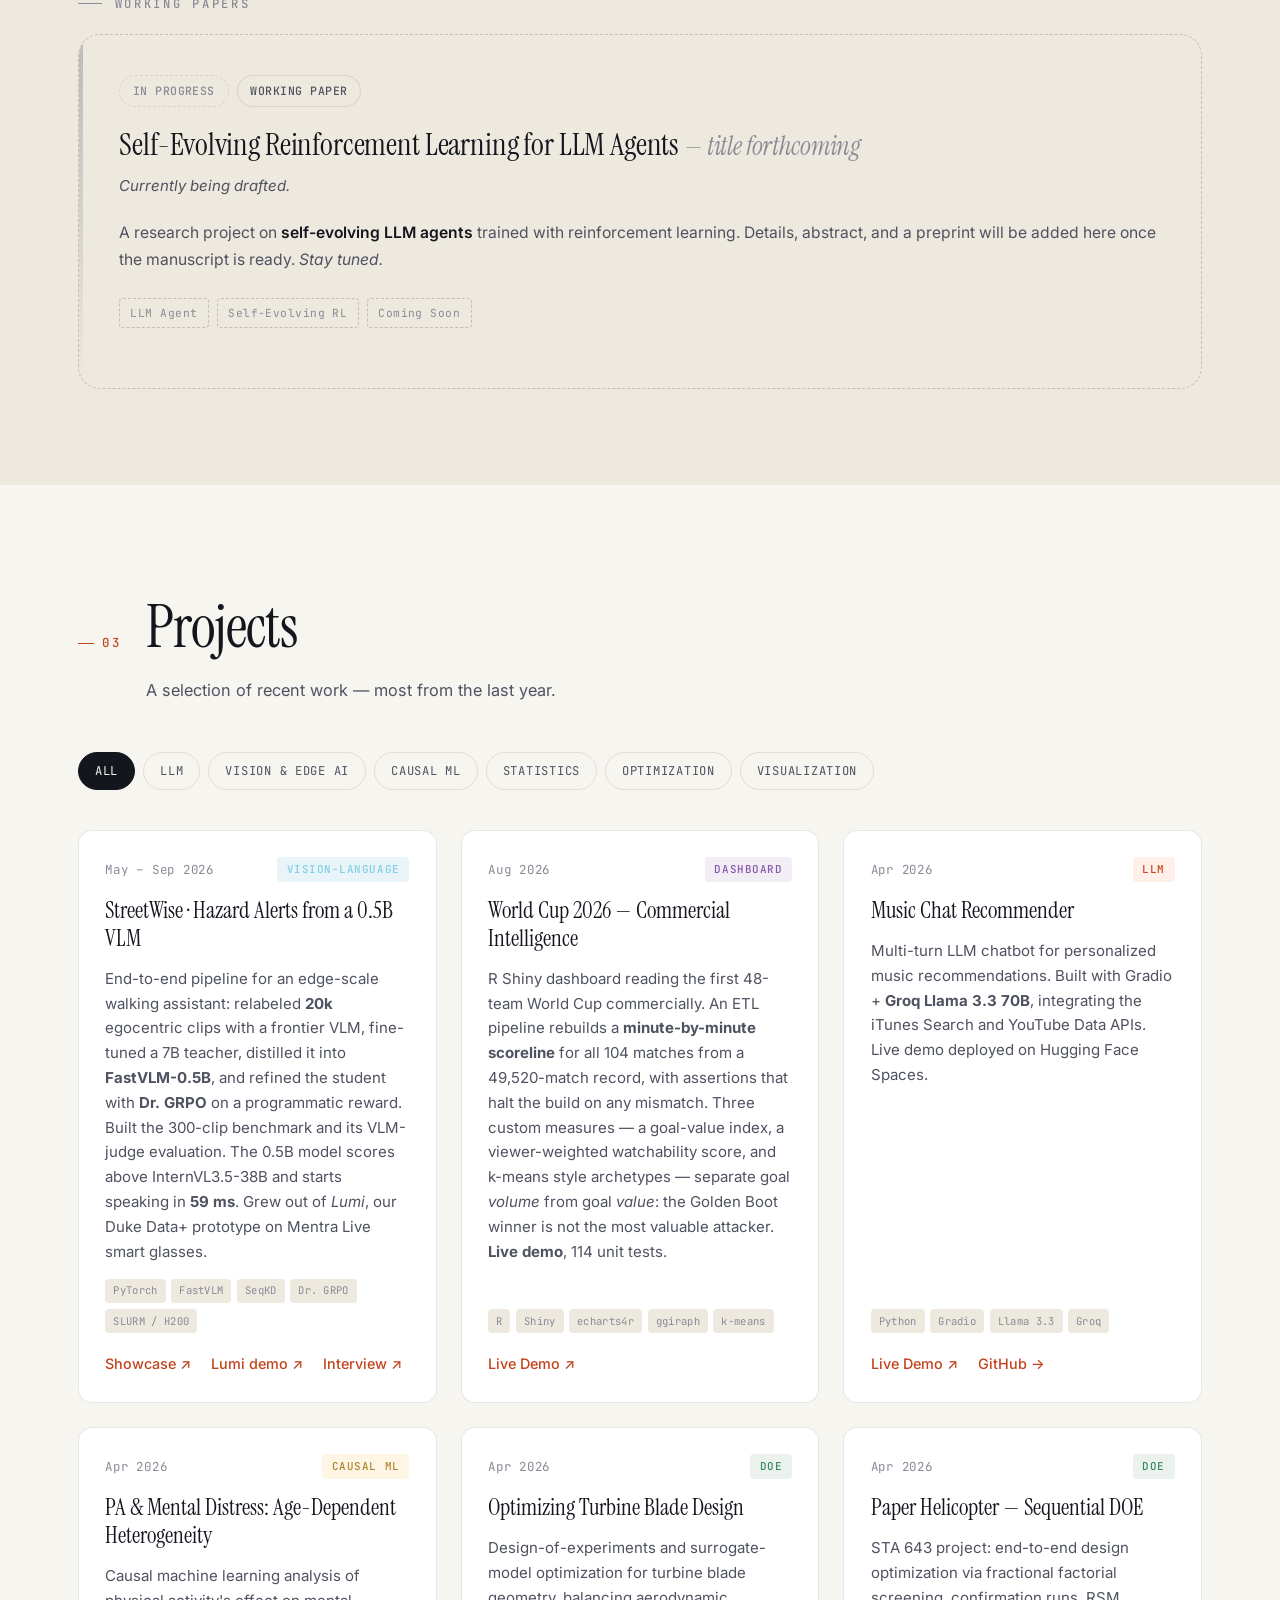
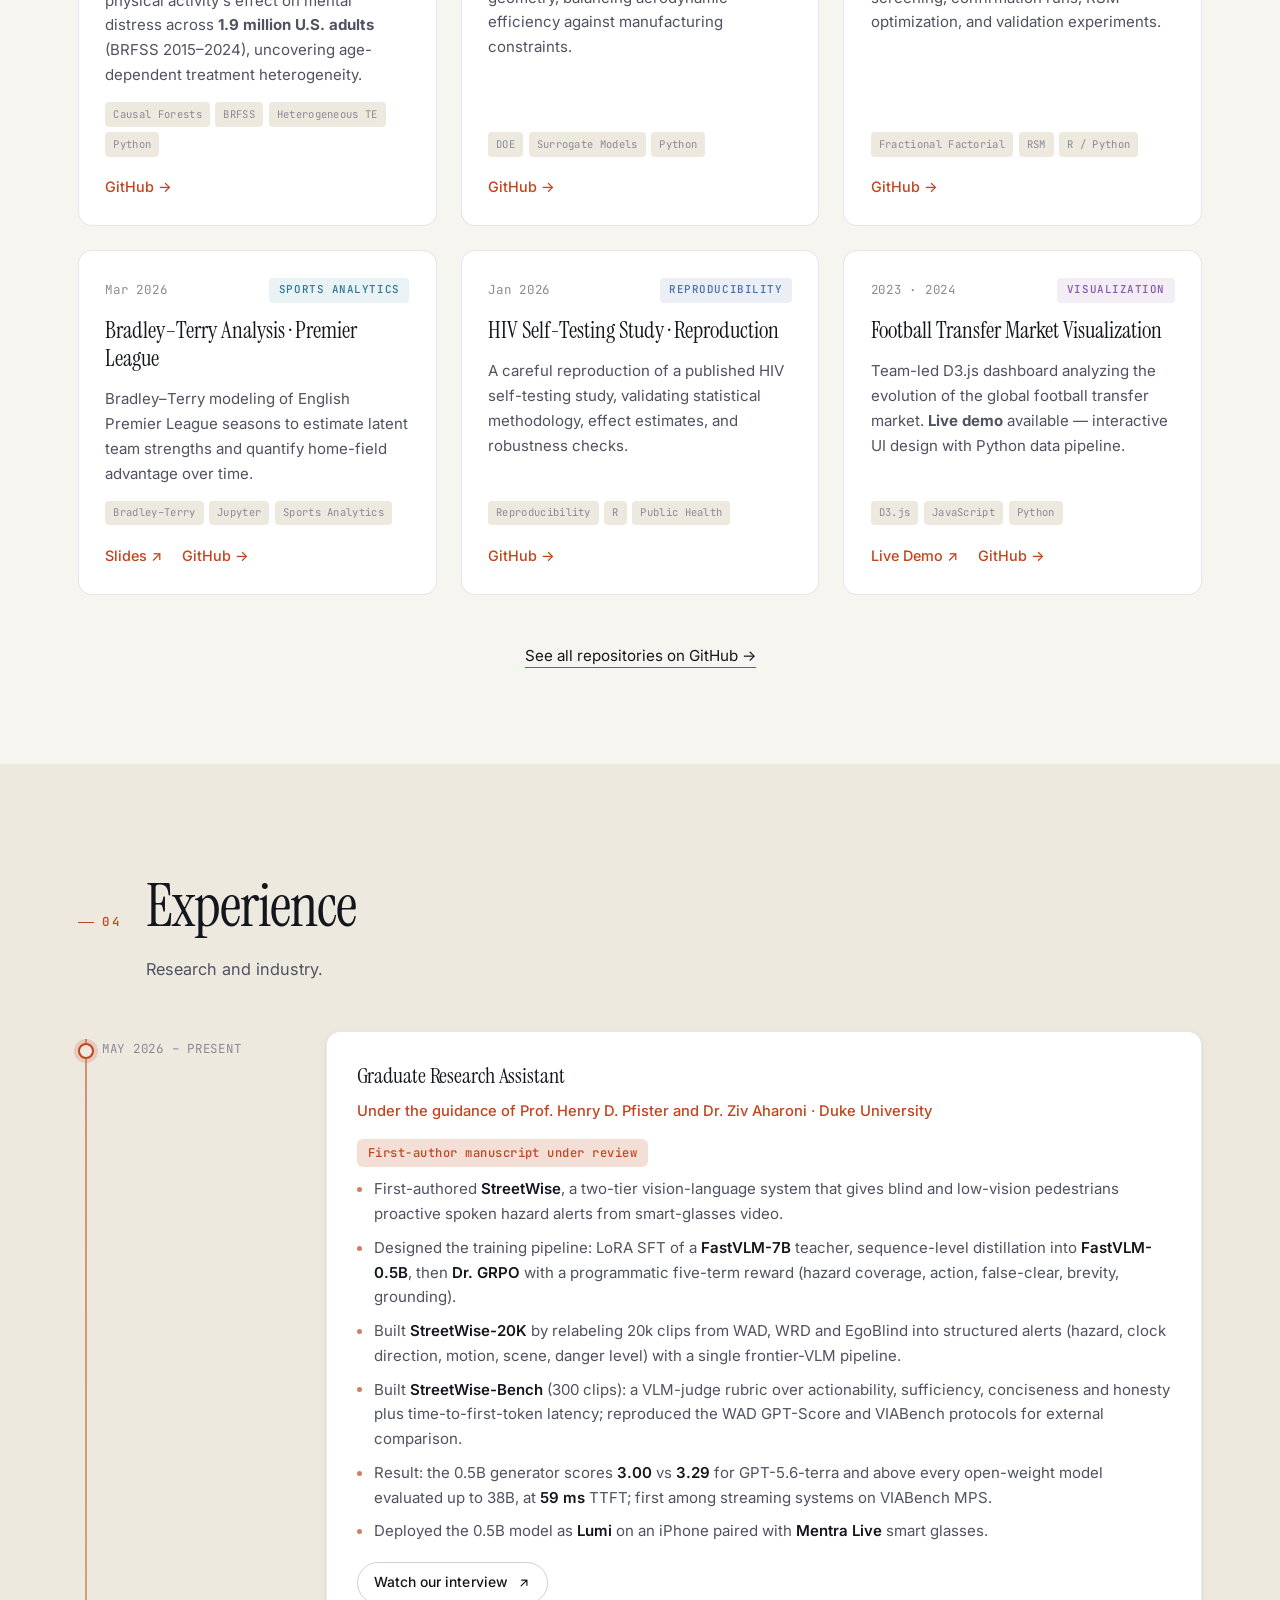
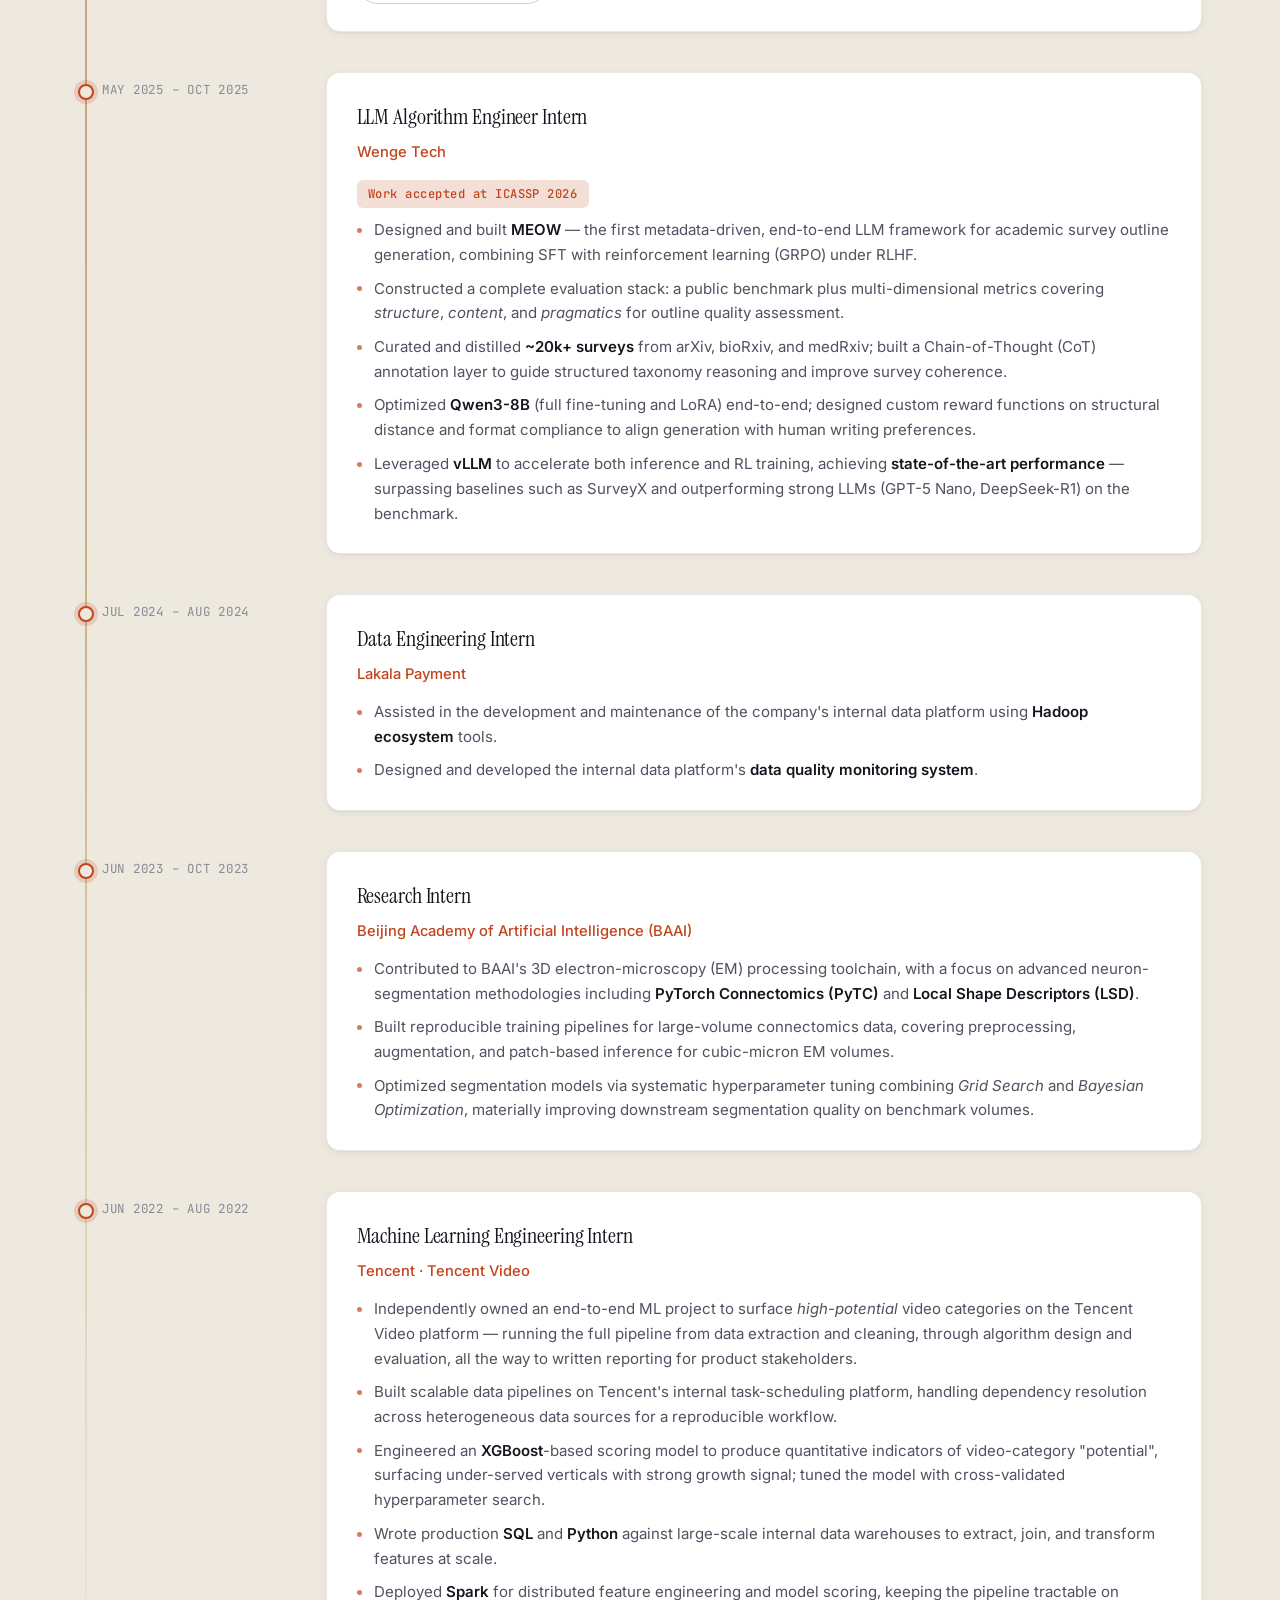
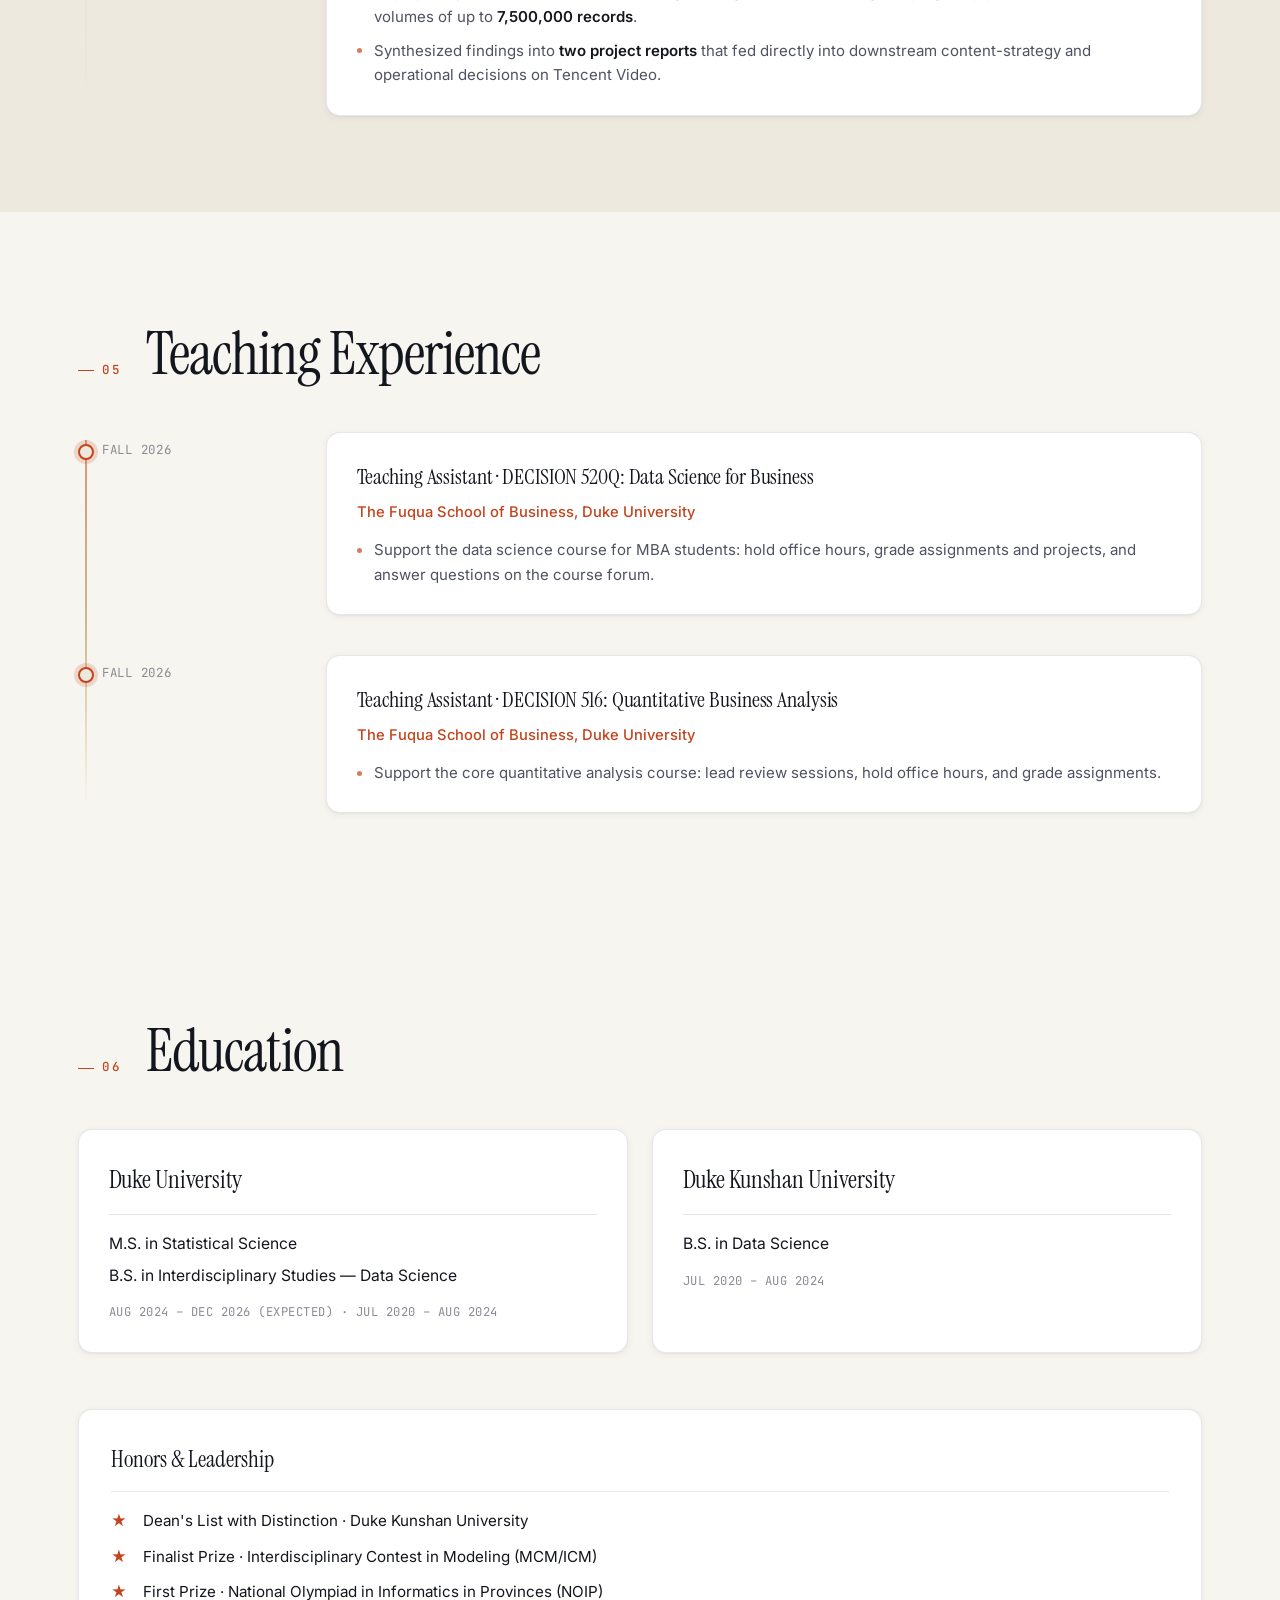
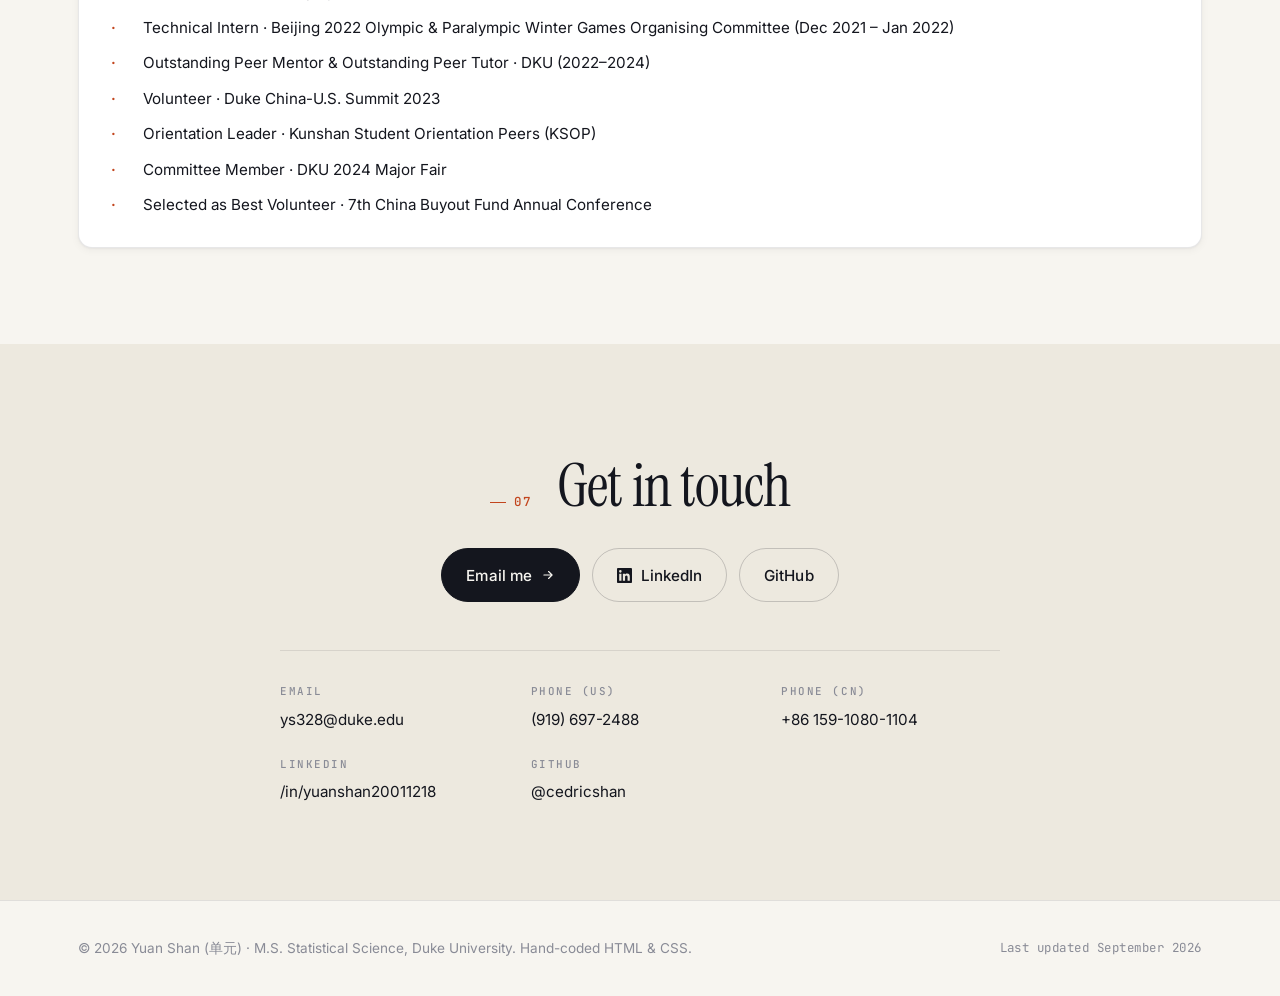
==== commit 1afa2242: "Hero: remove the status eyebrow line Co-Authored-By: Claude Fable 5.1 <noreply@anthropic.com>" ====
--- a/index.html
+++ b/index.html
@@ -137,10 +137,6 @@
       <div class="container hero-grid">
 
         <div class="hero-text">
-          <p class="eyebrow reveal">
-            <span class="status-dot" aria-hidden="true"></span>
-            Applying to Ph.D. programs · Fall 2027
-          </p>
           <h1 class="hero-title reveal">
             <span class="title-line">Hi, I'm</span>
             <span class="title-name"><em>Yuan&nbsp;Shan.</em></span>
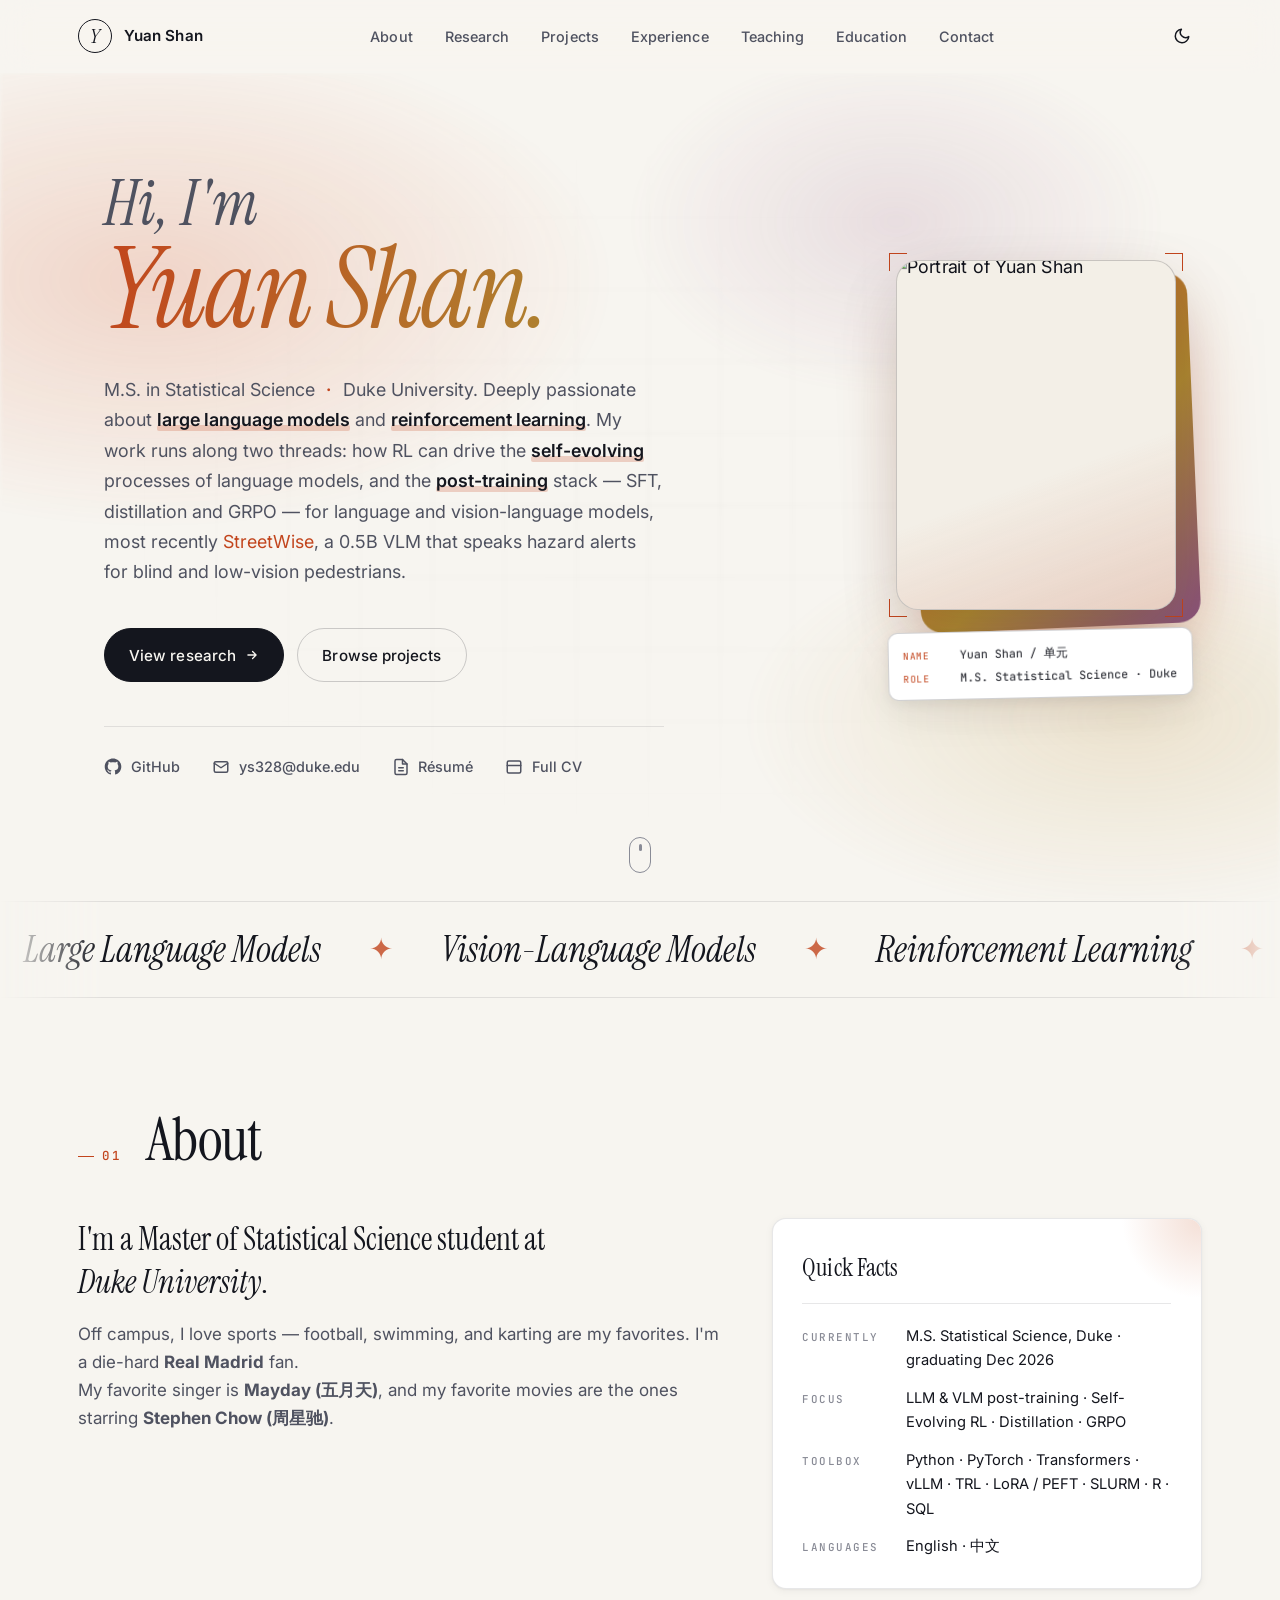
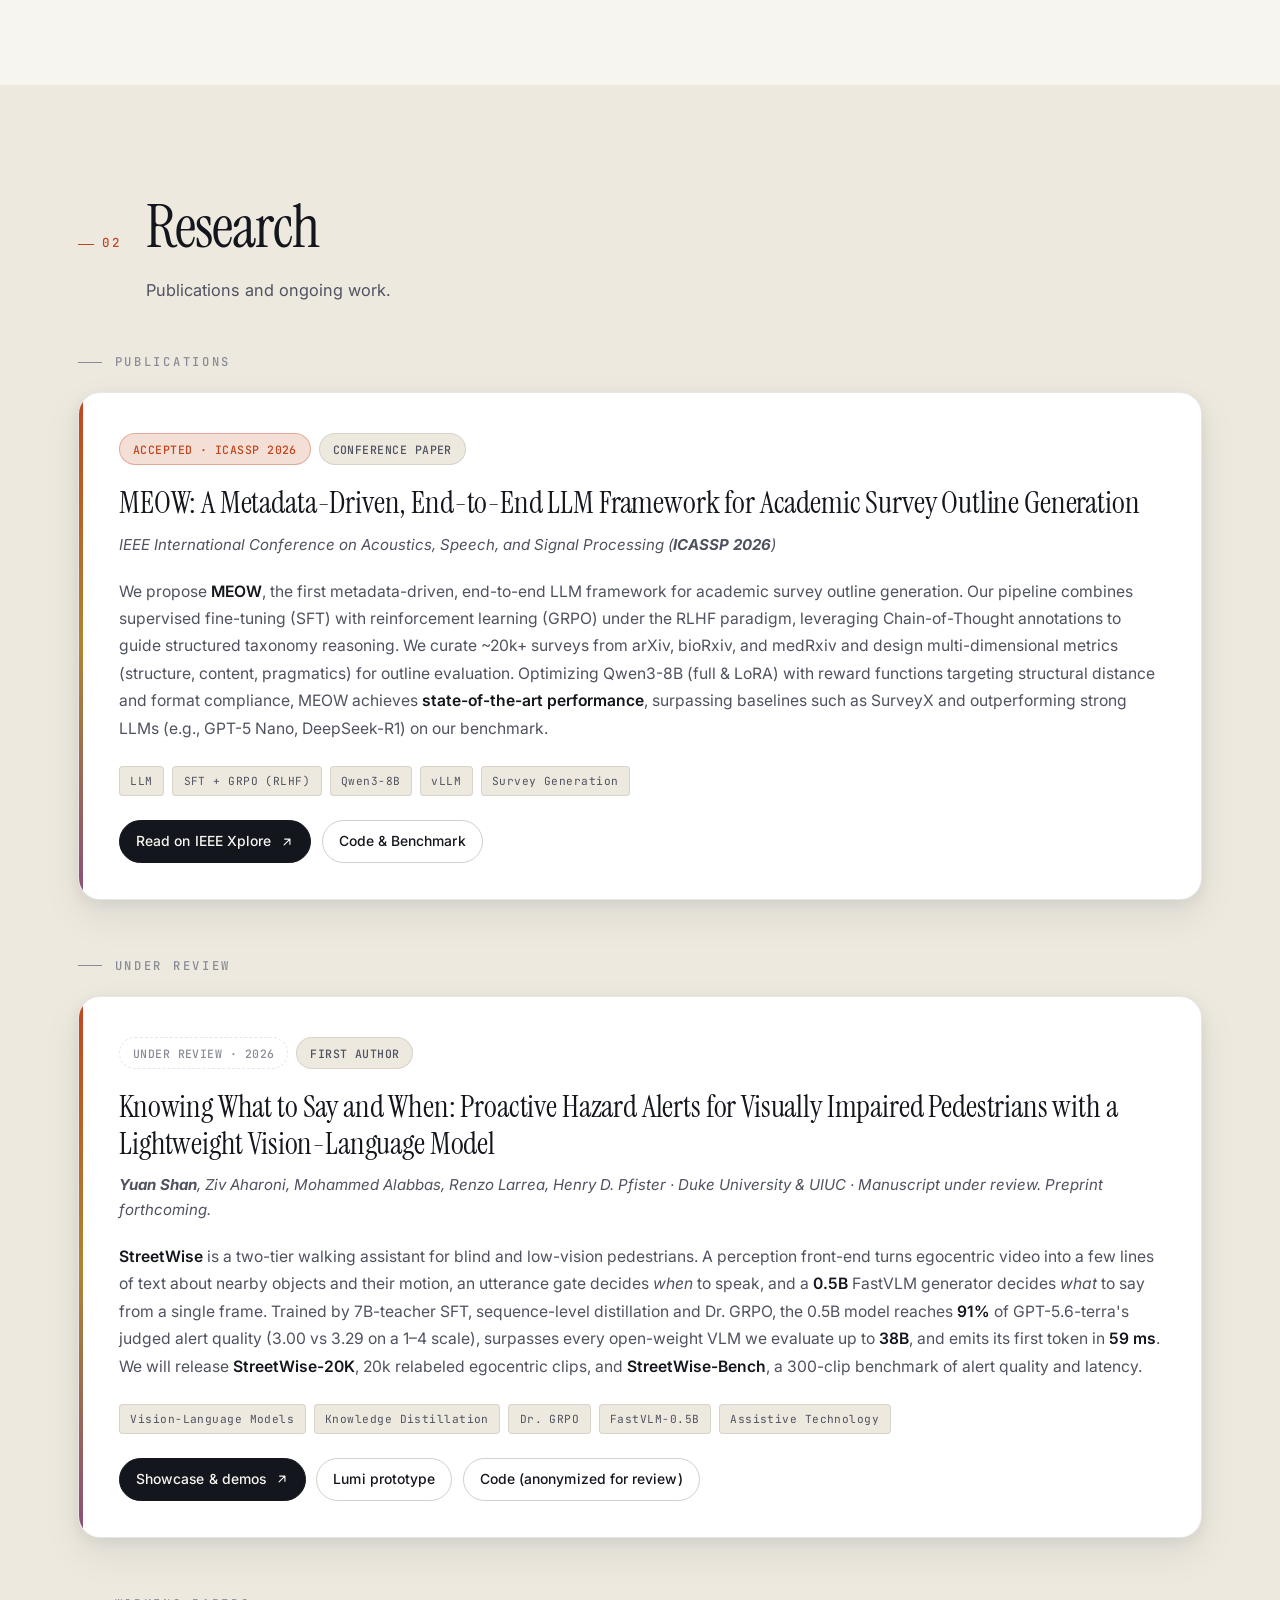
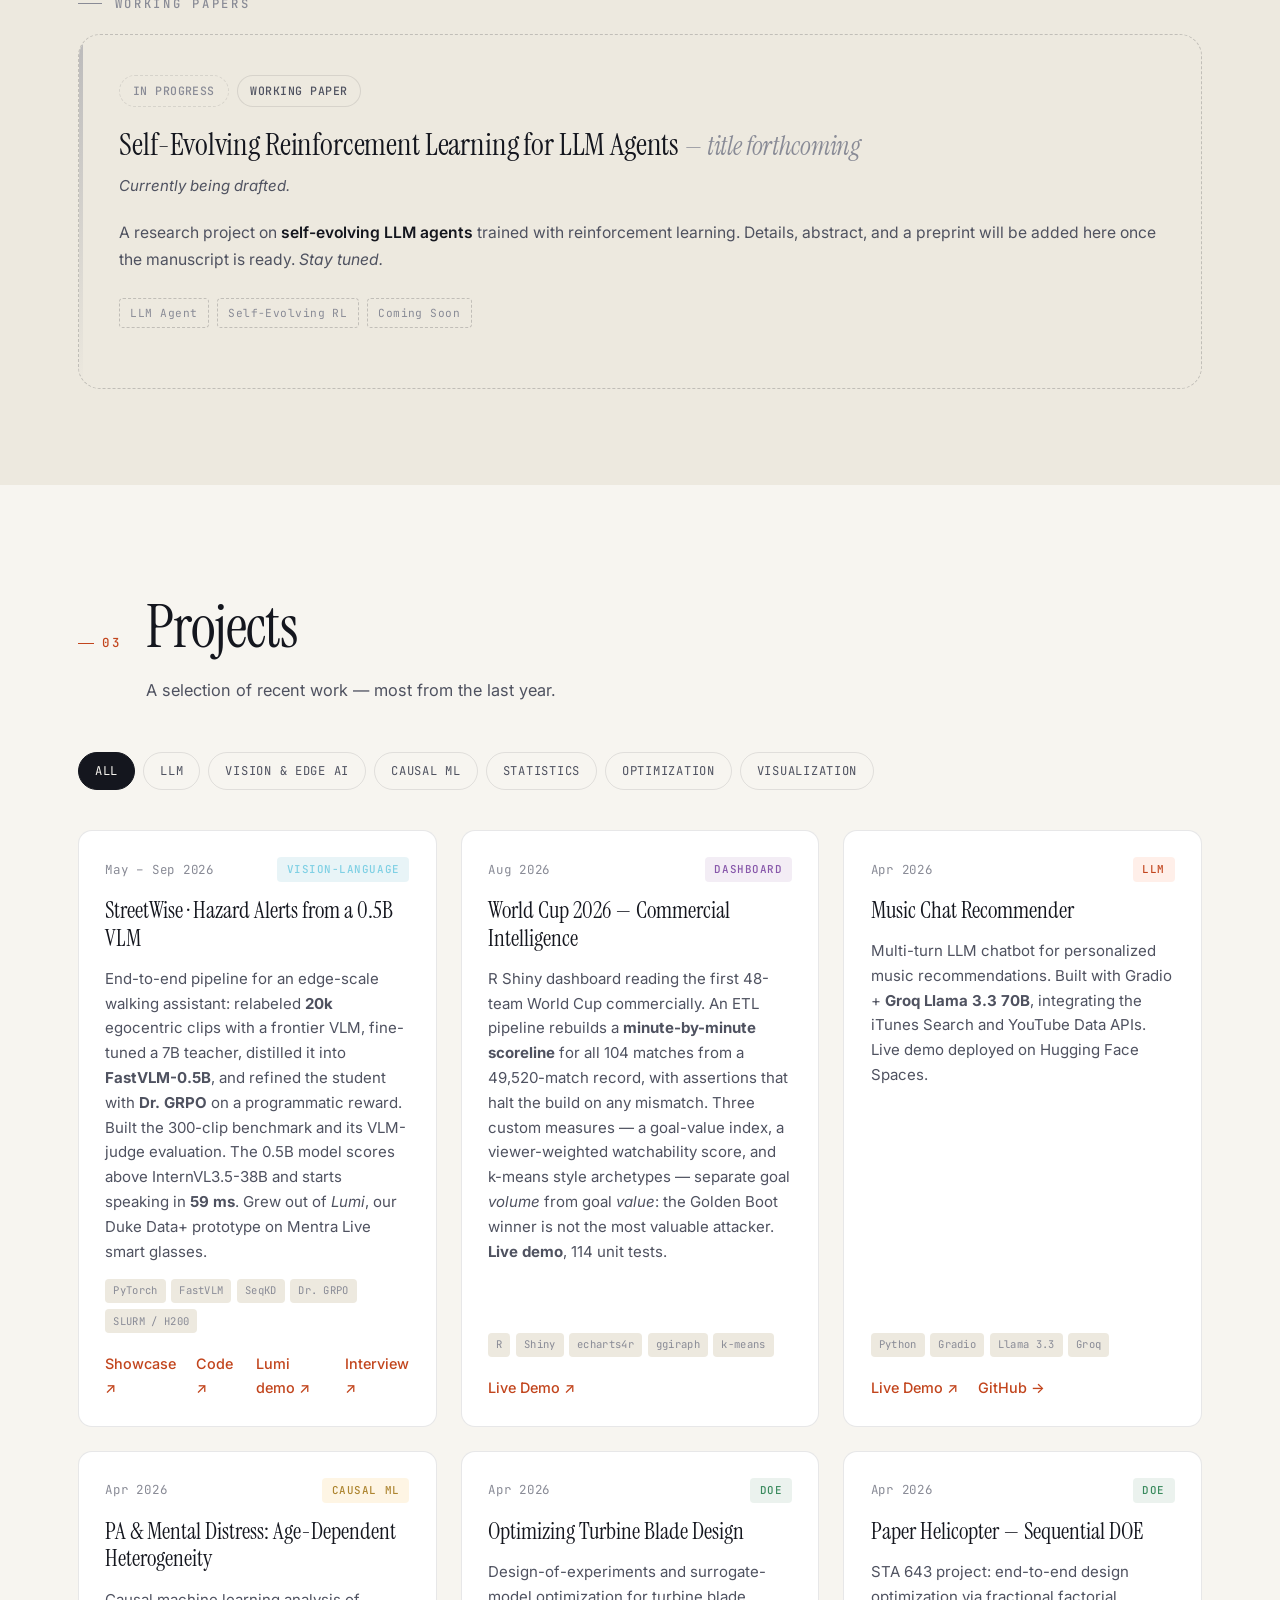
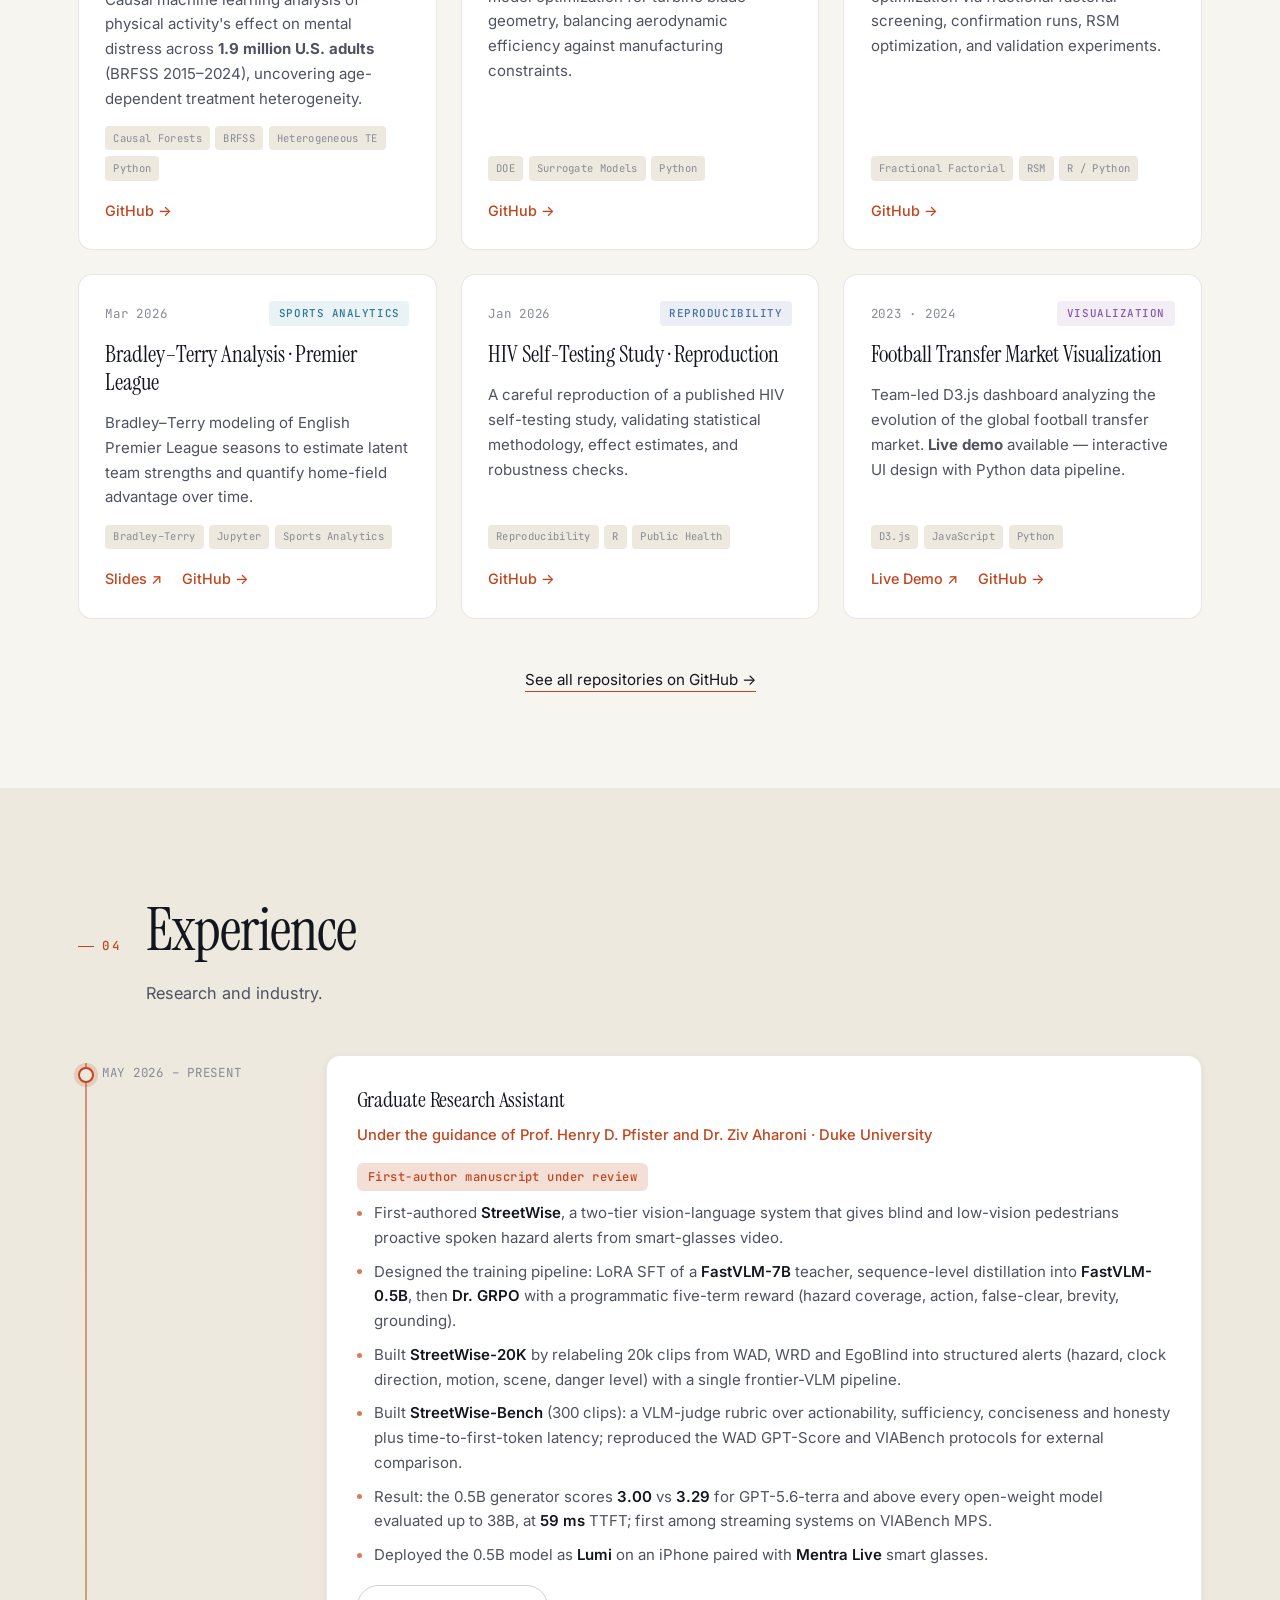
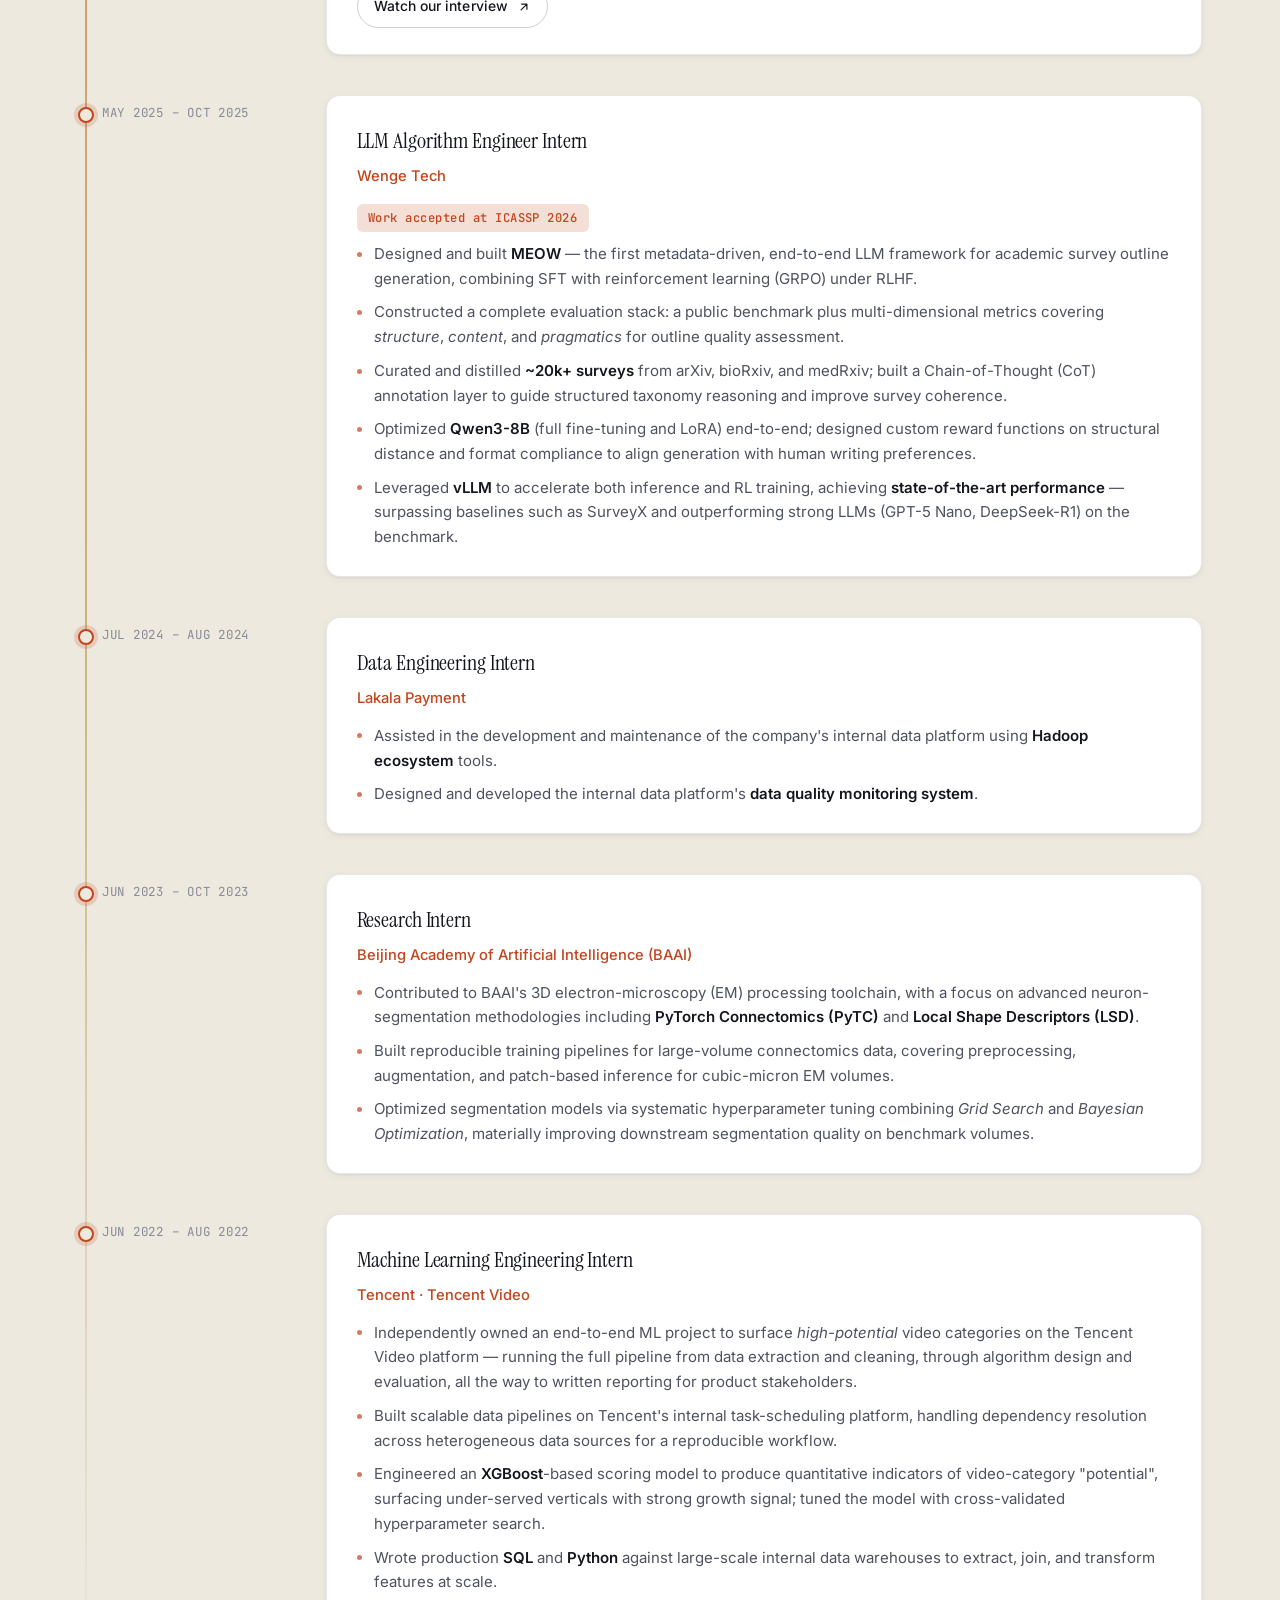
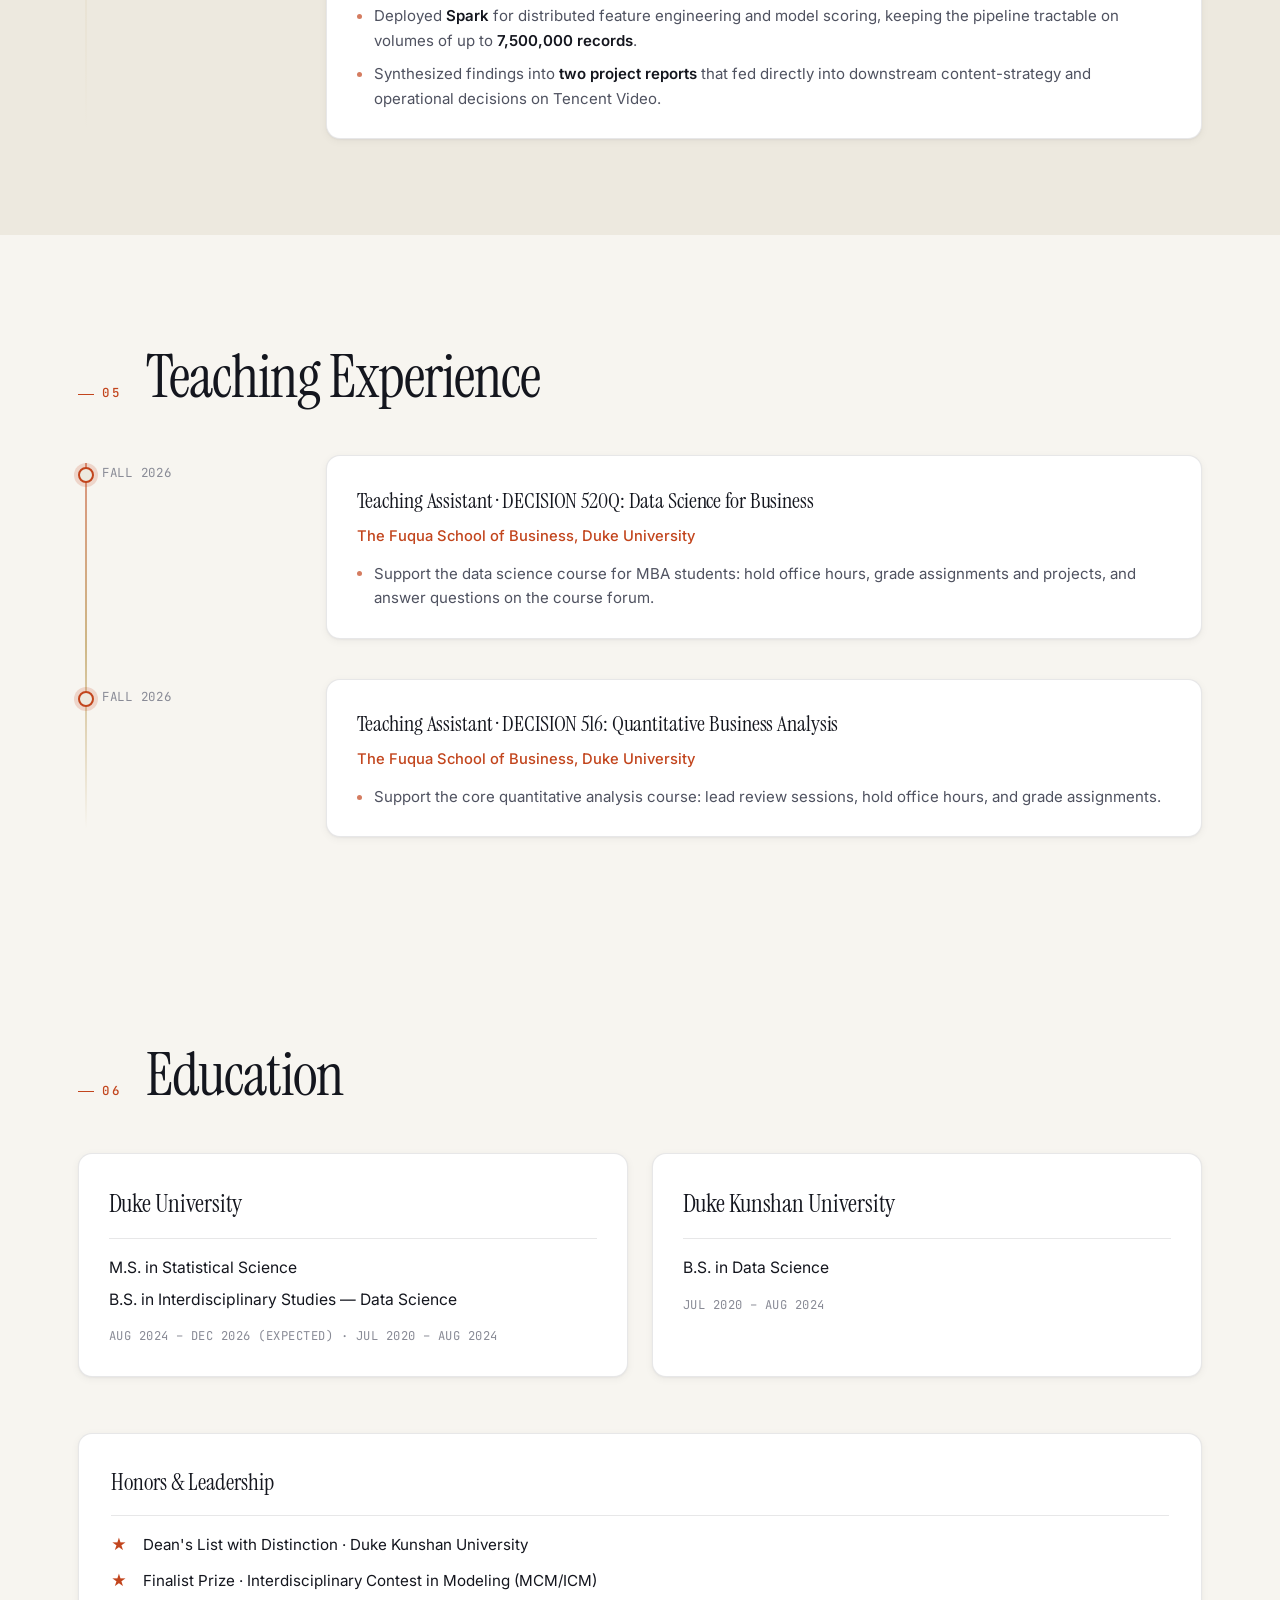
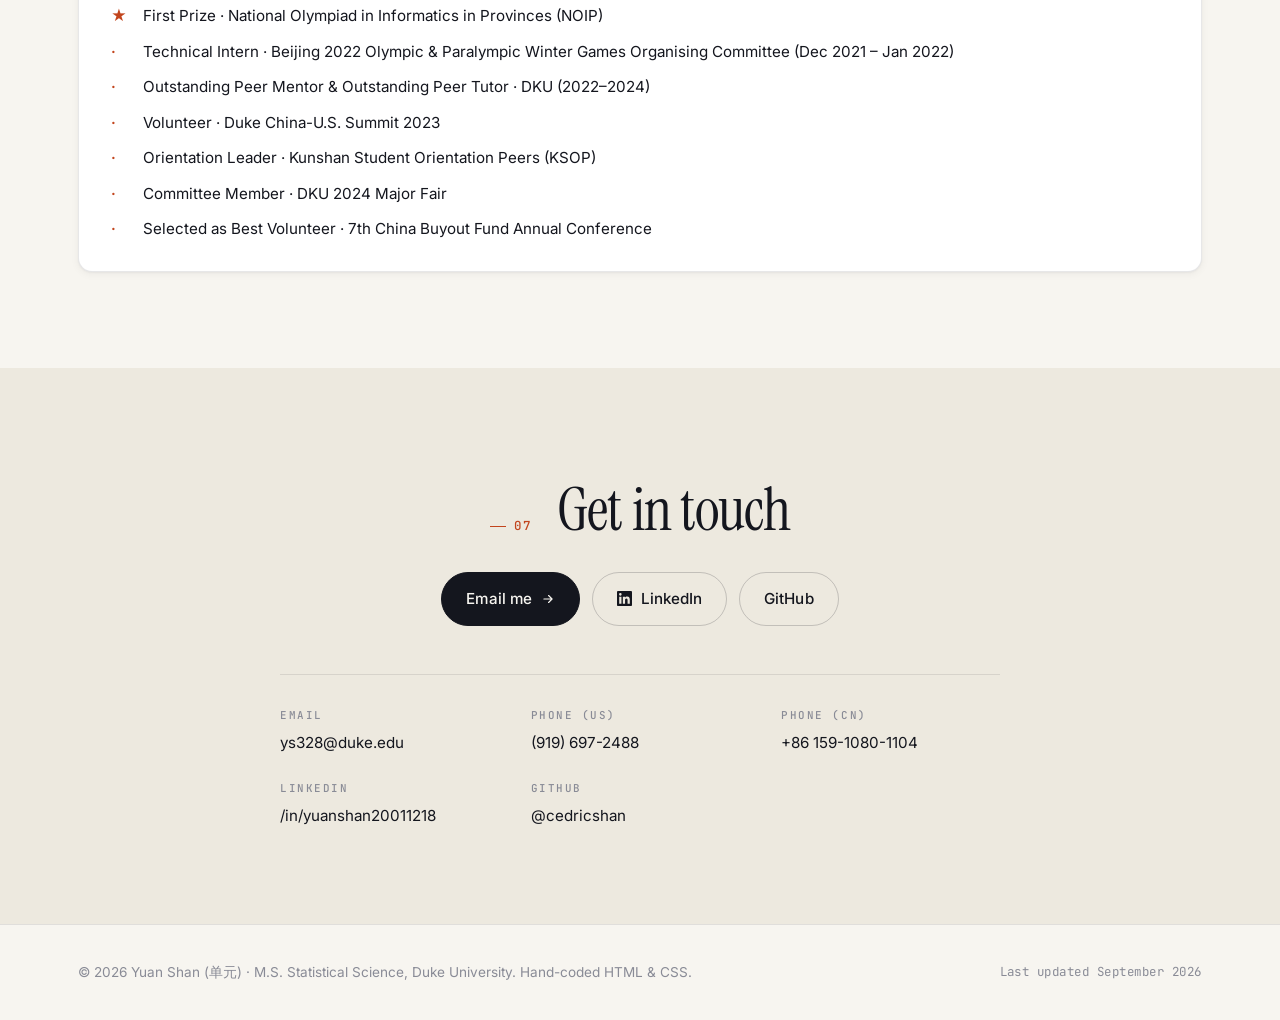
==== commit eadc119a: "Add anonymized StreetWise code link to the site, resume and CV Links the anonymous review mirror (an" ====
--- a/index.html
+++ b/index.html
@@ -383,7 +383,10 @@
             <a class="btn btn-ghost btn-sm" href="lumi/" target="_blank" rel="noopener">
               Lumi prototype
             </a>
-            <!-- After the review decision (2026-10-09), add:
+            <a class="btn btn-ghost btn-sm" href="https://anonymous.4open.science/r/streetwise-B7E9" target="_blank" rel="noopener">
+              Code (anonymized for review)
+            </a>
+            <!-- After the review decision, point Code at the public repo instead:
             <a class="btn btn-ghost btn-sm" href="https://github.com/cedricshan/streetwise" target="_blank" rel="noopener">Code</a>
             -->
           </div>
@@ -459,6 +462,7 @@
             </ul>
             <div class="project-actions">
               <a href="https://cedricshan.github.io/streetwise/" target="_blank" rel="noopener">Showcase ↗</a>
+              <a href="https://anonymous.4open.science/r/streetwise-B7E9" target="_blank" rel="noopener">Code ↗</a>
               <a href="lumi/" target="_blank" rel="noopener">Lumi demo ↗</a>
               <a href="https://www.youtube.com/watch?v=A2kWoNUxzRc&amp;t=81s" target="_blank" rel="noopener">Interview ↗</a>
             </div>
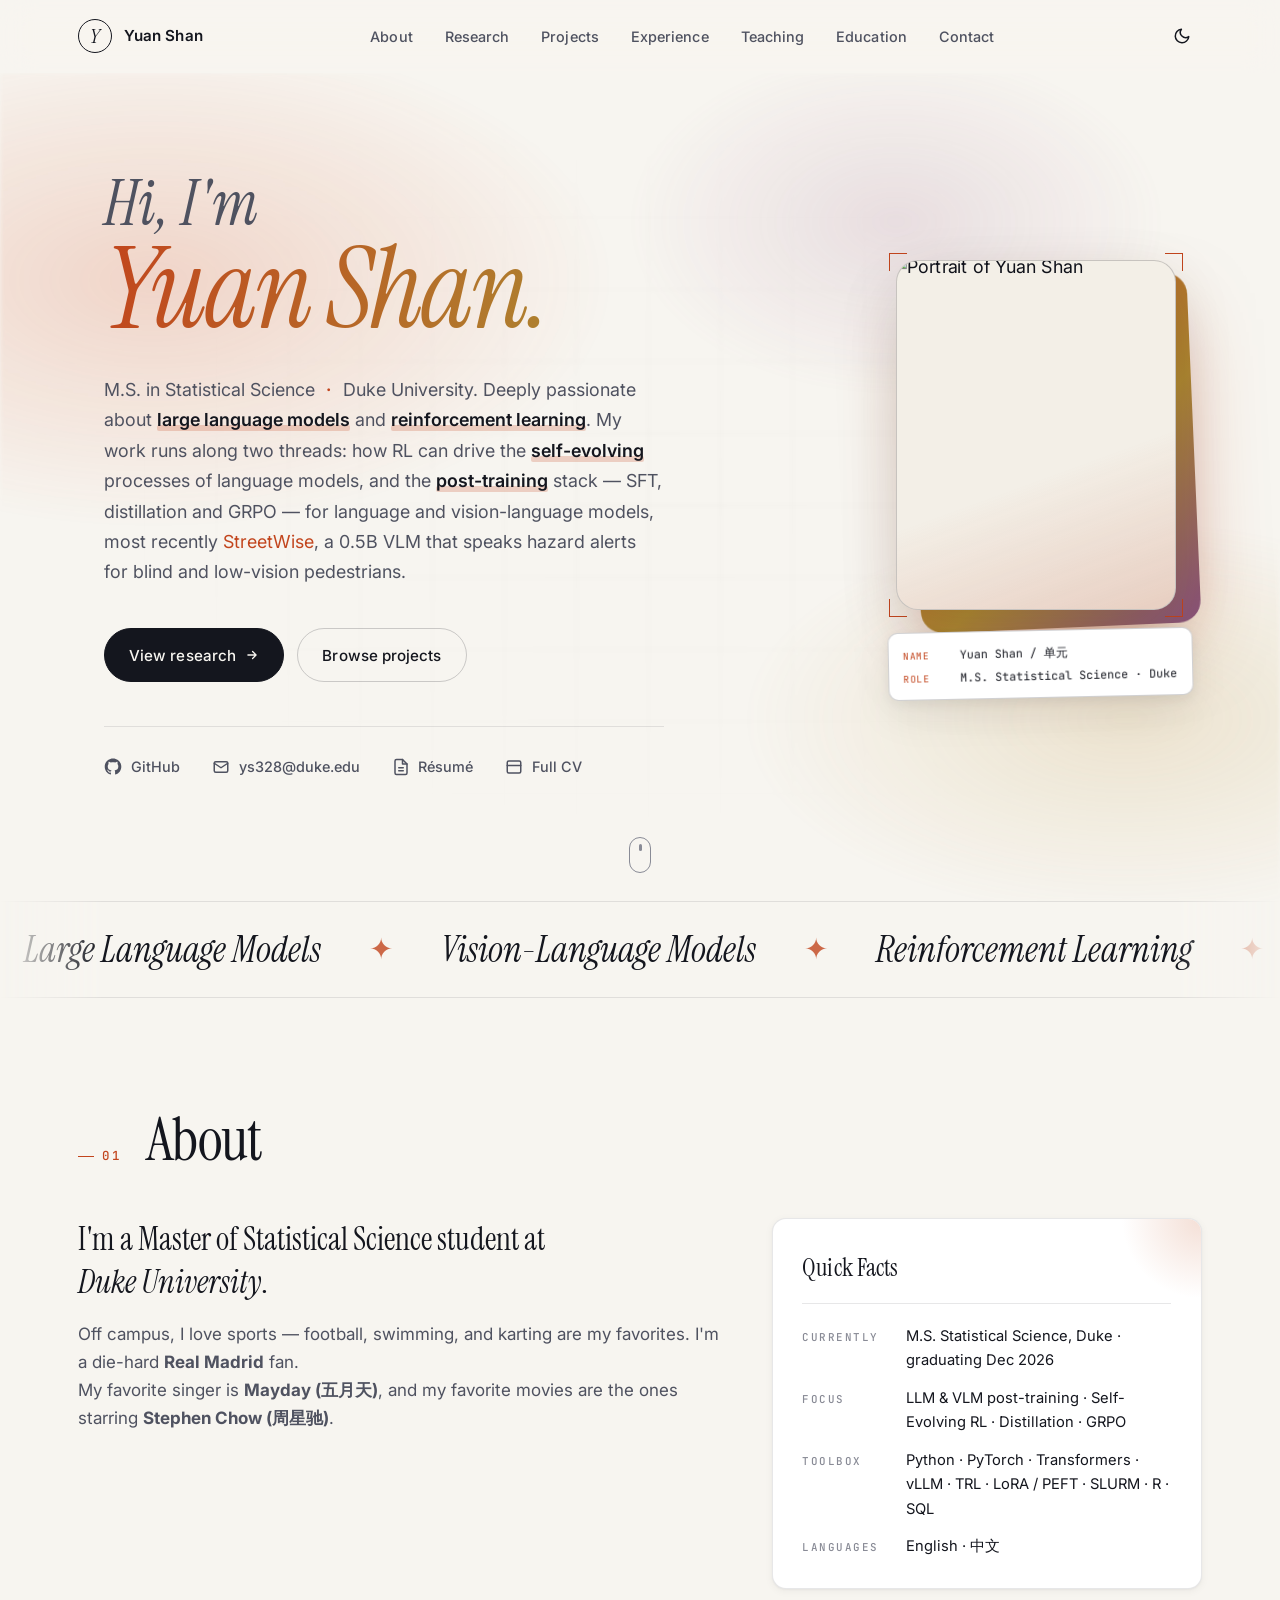
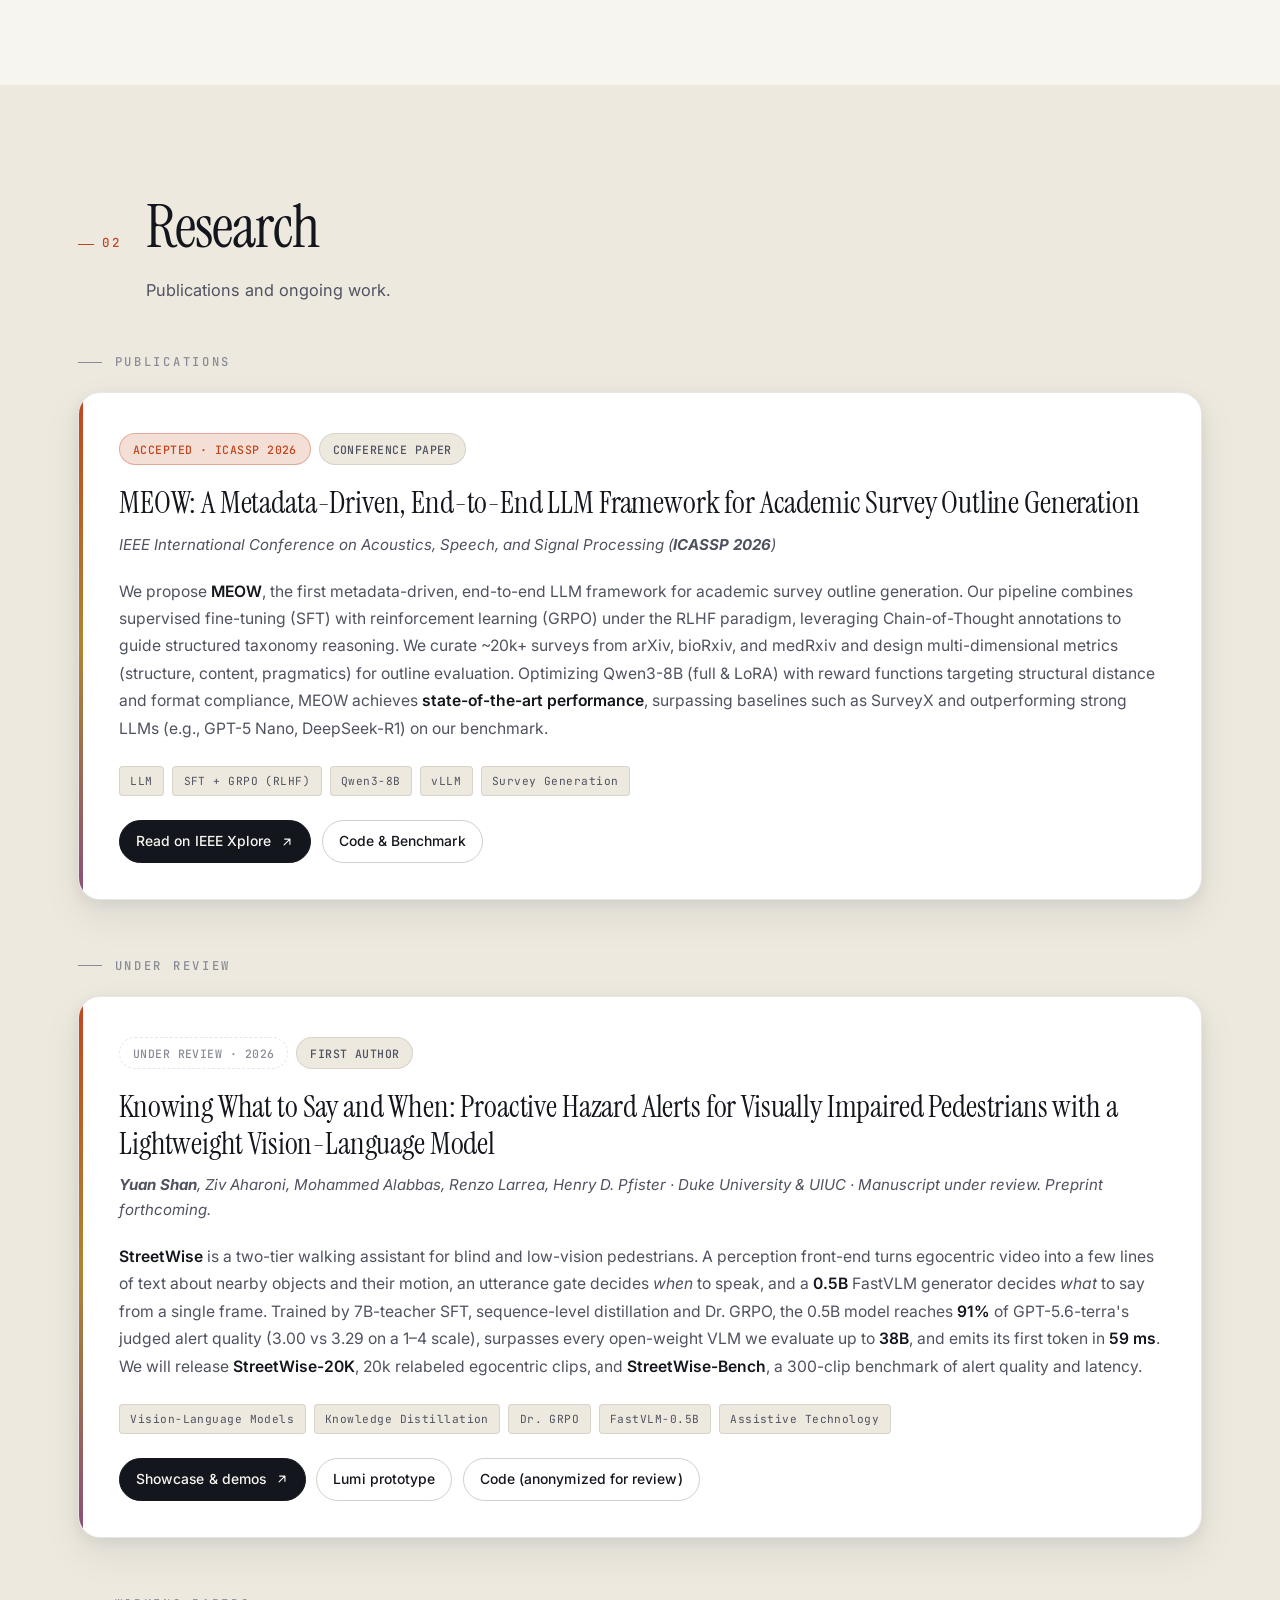
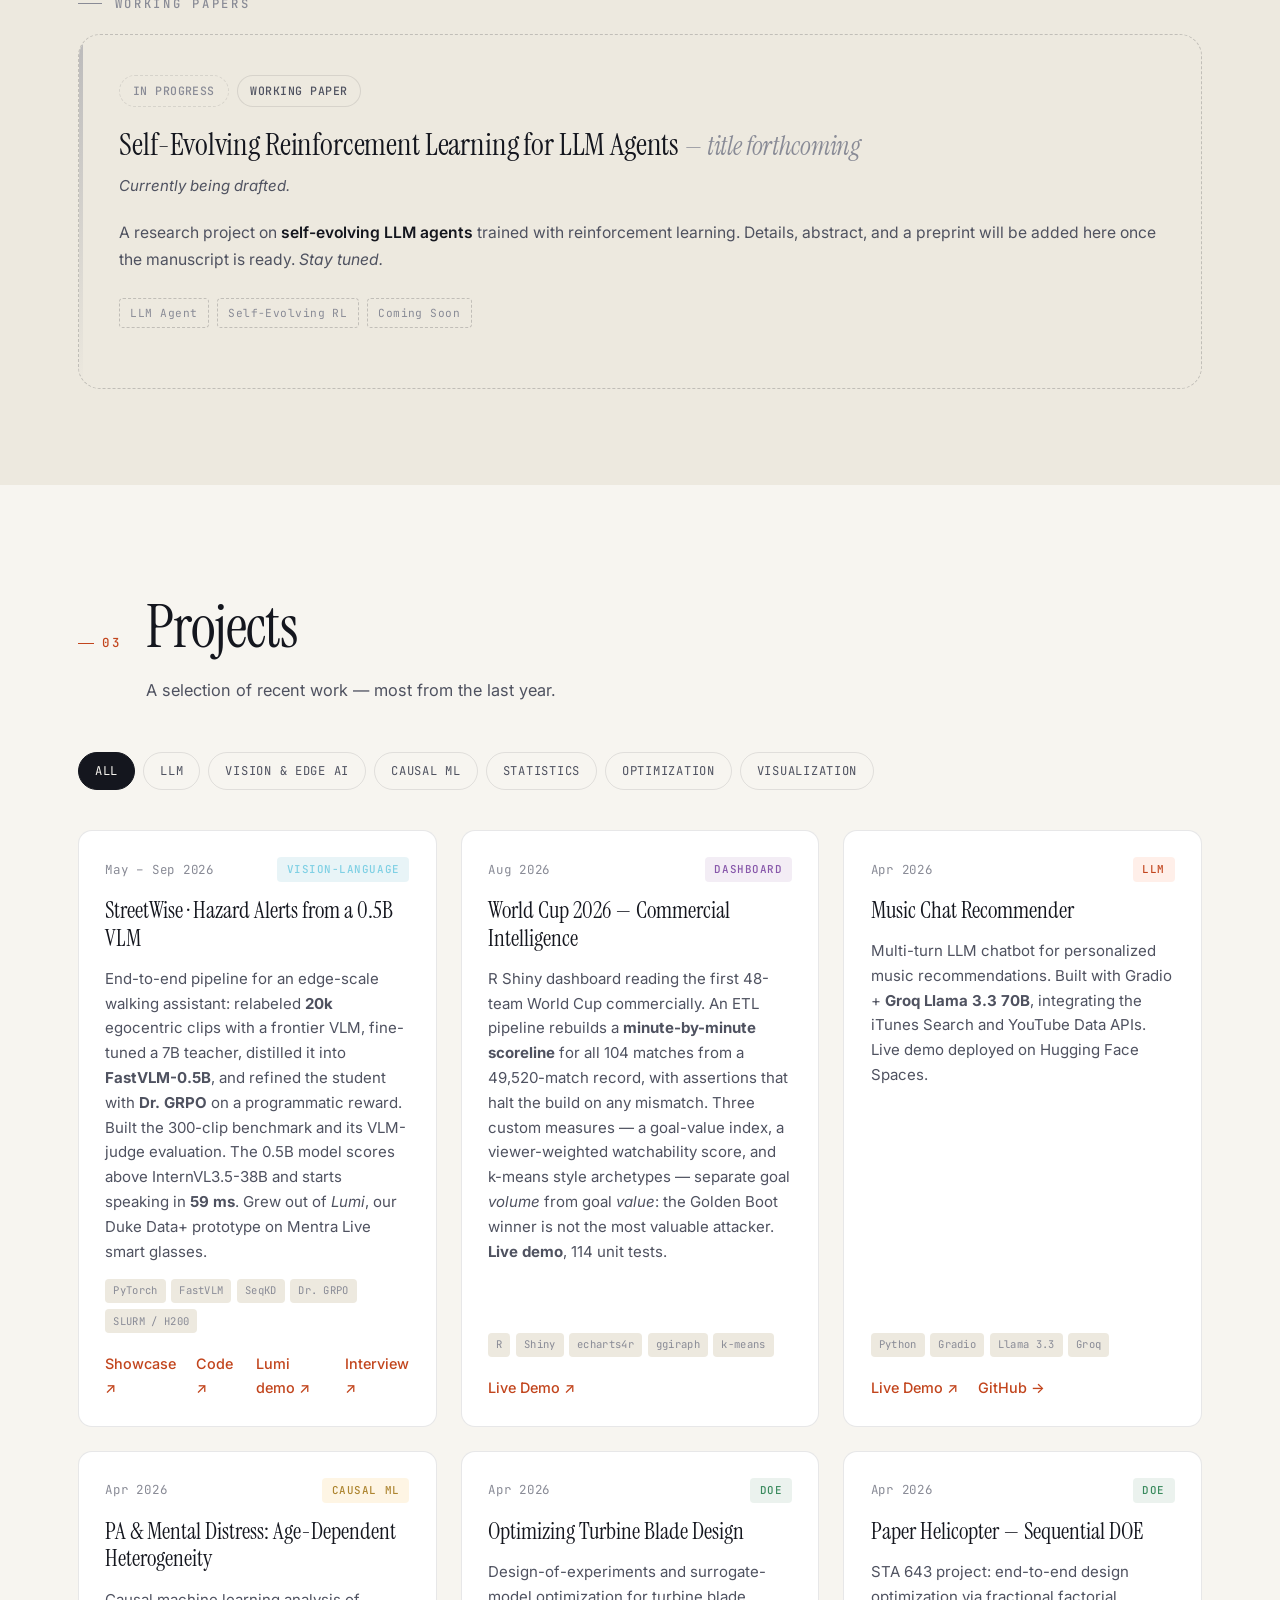
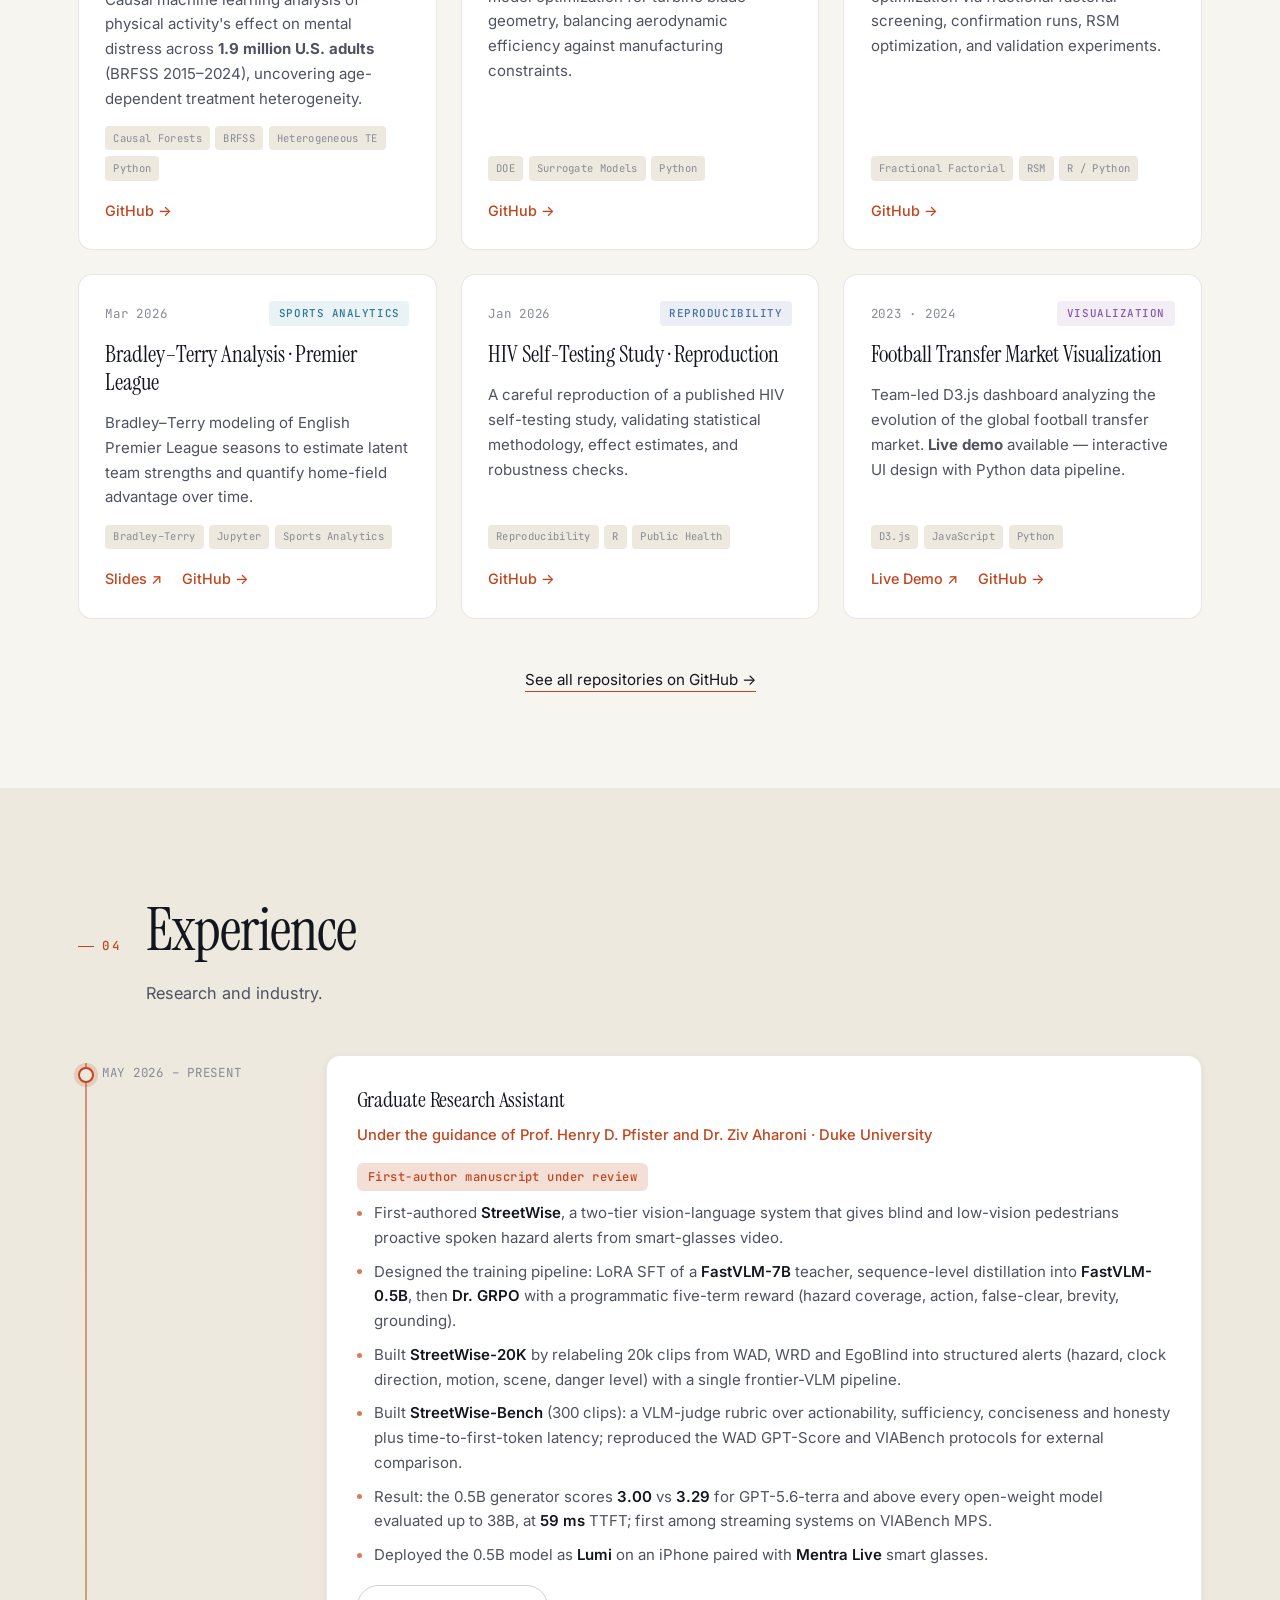
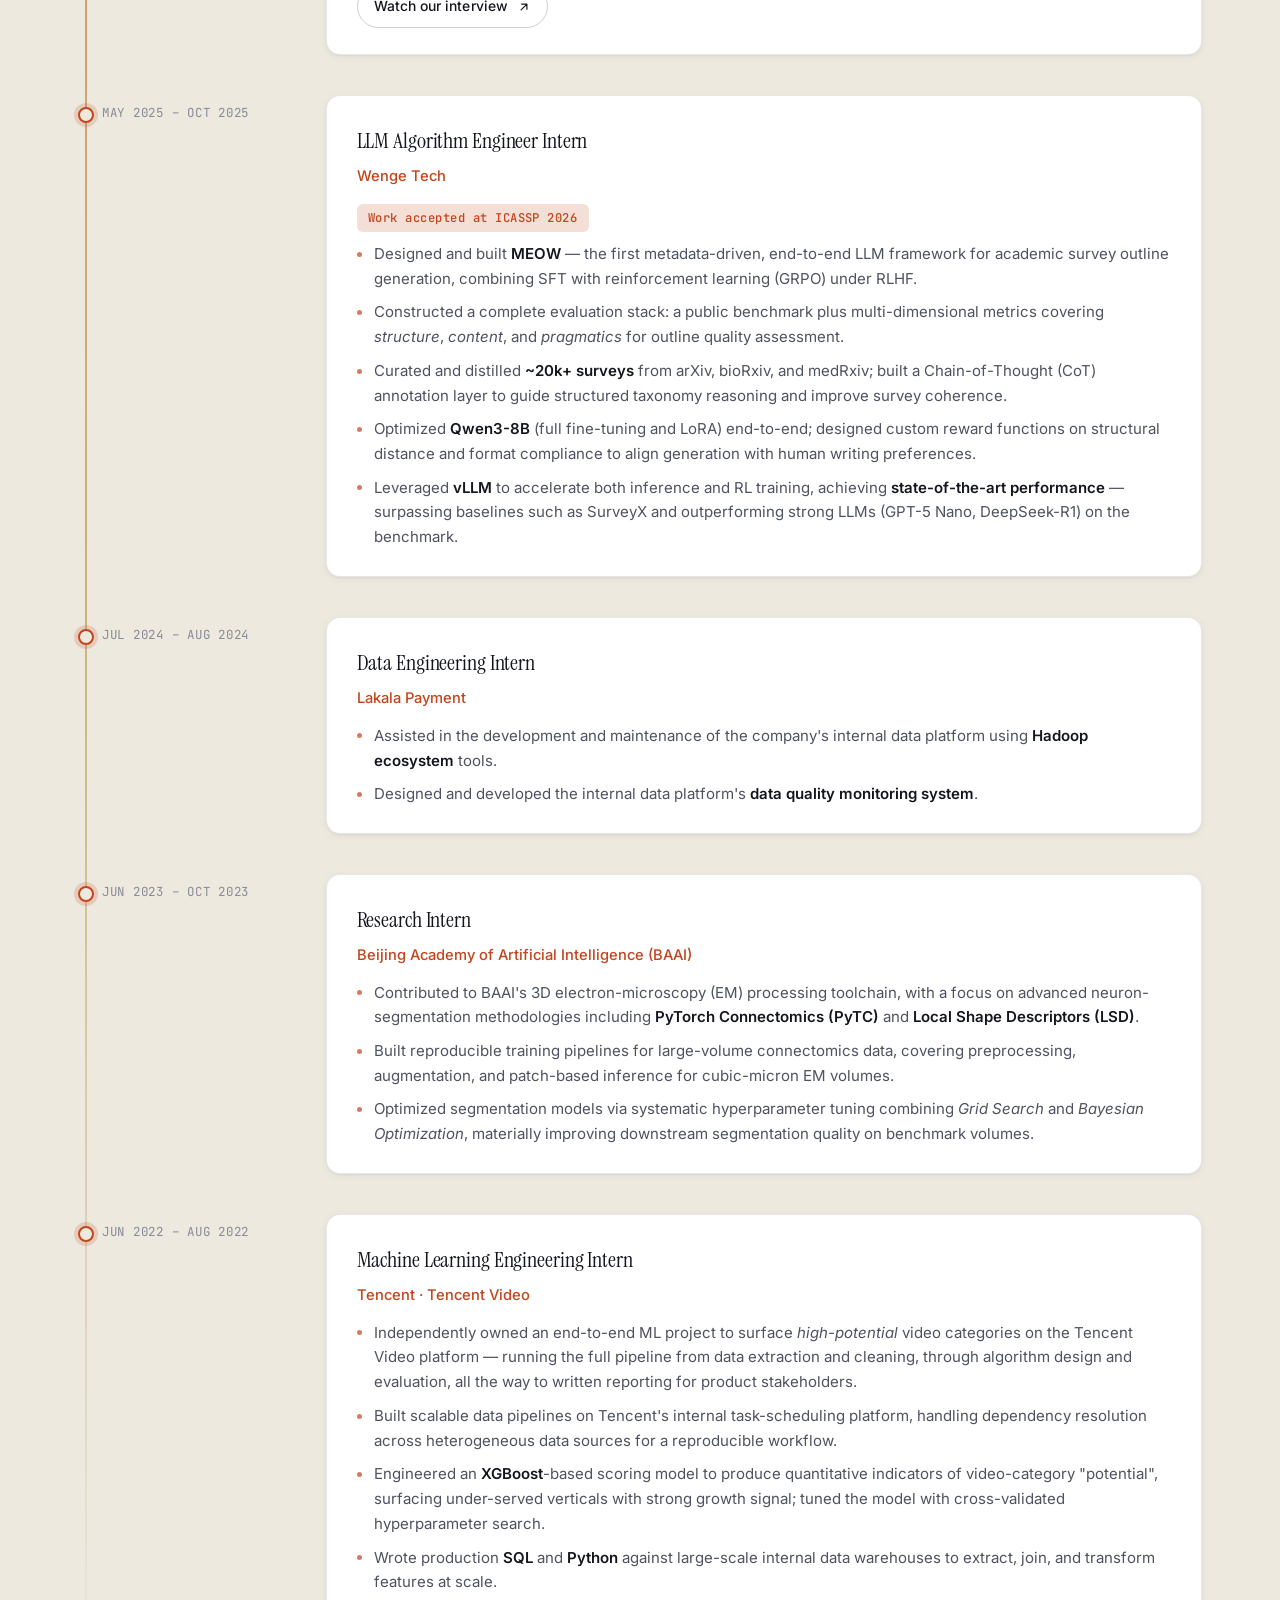
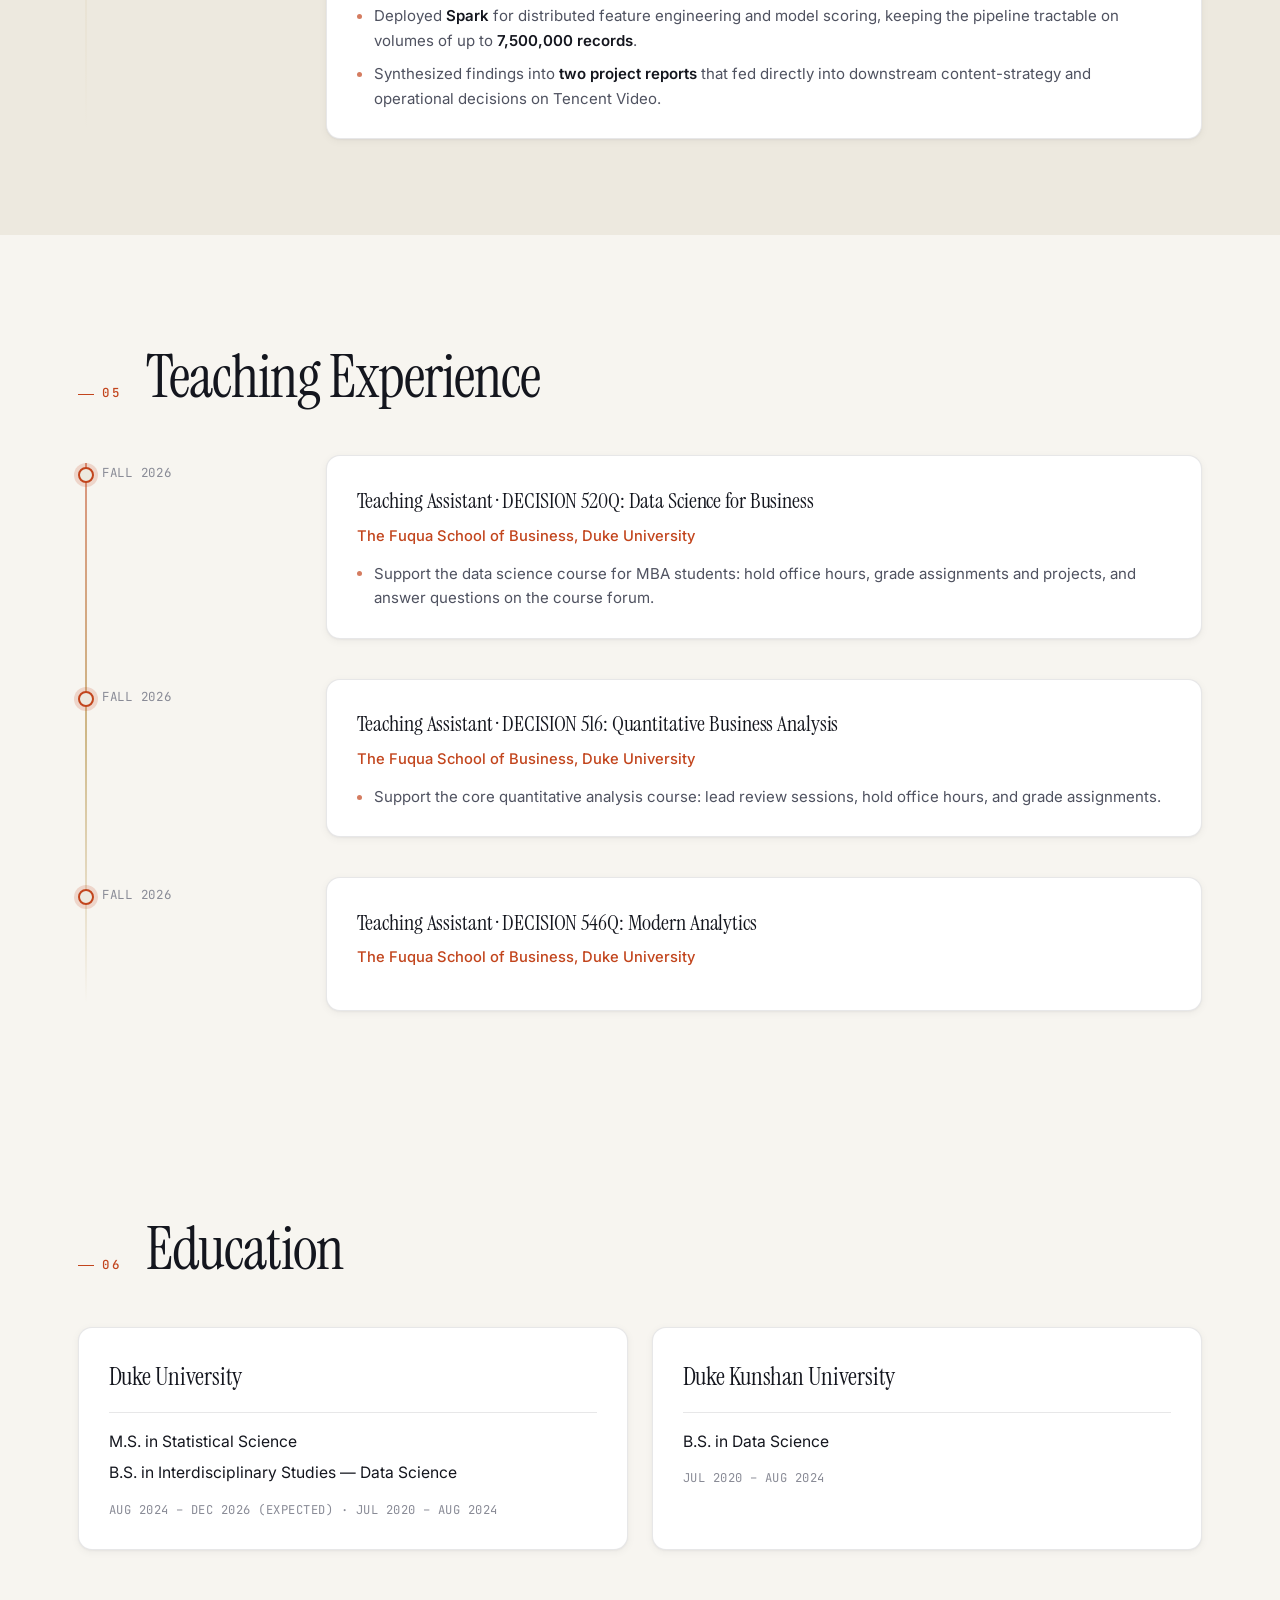
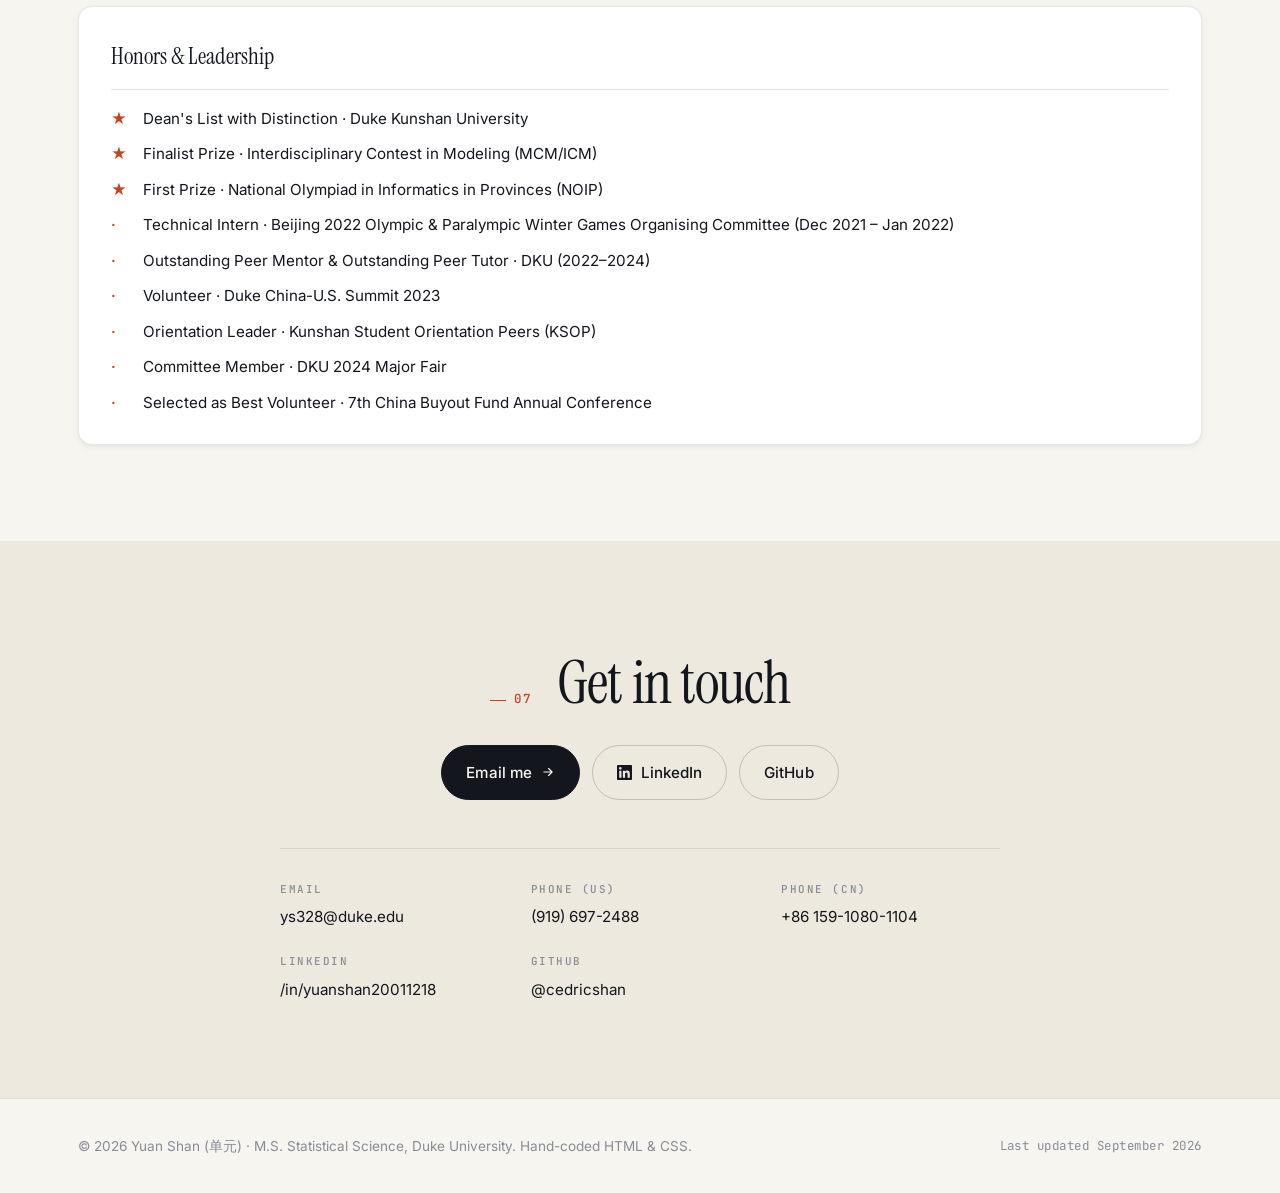
==== commit 98324be0: "Add third teaching assistant course (DECISION 546Q: Modern Analytics) Add the course to the Teaching" ====
--- a/index.html
+++ b/index.html
@@ -772,6 +772,15 @@
               </ul>
             </div>
           </li>
+
+          <li class="timeline-item reveal">
+            <div class="t-dot"></div>
+            <div class="t-time">Fall 2026</div>
+            <div class="t-card">
+              <h3>Teaching Assistant · DECISION 546Q: Modern Analytics</h3>
+              <p class="t-org">The Fuqua School of Business, Duke University</p>
+            </div>
+          </li>
         </ol>
       </div>
     </section>
